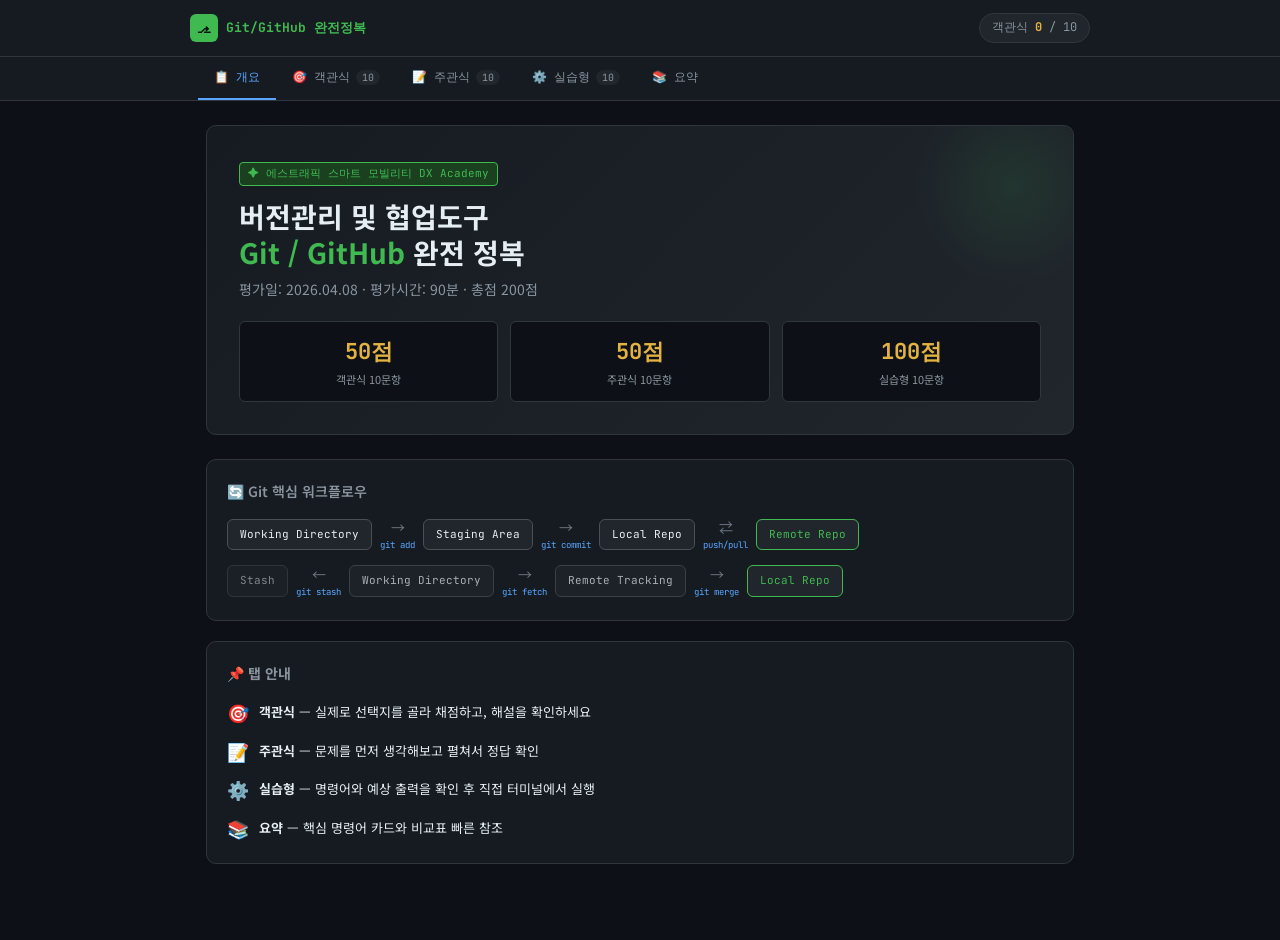
==== python/index.html @ 519155ac "python, git 시험 대비 추가" ====
<!DOCTYPE html>
<html lang="ko">
<head>
<meta charset="UTF-8">
<meta name="viewport" content="width=device-width, initial-scale=1.0">
<title>Git/GitHub 완전 정복 — 버전관리 학습 가이드</title>
<link rel="preconnect" href="https://fonts.googleapis.com">
<link href="https://fonts.googleapis.com/css2?family=JetBrains+Mono:wght@300;400;600;700&family=Noto+Sans+KR:wght@300;400;500;700&display=swap" rel="stylesheet">
<style>
/* ── TOKENS ── */
:root {
  --bg:        #0d1117;
  --bg2:       #161b22;
  --bg3:       #21262d;
  --border:    #30363d;
  --border2:   #484f58;
  --text:      #e6edf3;
  --text2:     #8b949e;
  --text3:     #6e7681;
  --green:     #3fb950;
  --green-dim: #1a4020;
  --blue:      #58a6ff;
  --blue-dim:  #0d2149;
  --orange:    #f0883e;
  --orange-dim:#3d2012;
  --red:       #f85149;
  --red-dim:   #3d0b09;
  --purple:    #bc8cff;
  --yellow:    #e3b341;
  --radius:    10px;
  --radius-sm: 6px;
}

/* ── RESET ── */
*, *::before, *::after { box-sizing: border-box; margin: 0; padding: 0; }
html { scroll-behavior: smooth; }
body {
  font-family: 'Noto Sans KR', sans-serif;
  background: var(--bg);
  color: var(--text);
  line-height: 1.6;
  min-height: 100vh;
}
a { color: var(--blue); text-decoration: none; }

/* ── HEADER ── */
.site-header {
  background: var(--bg2);
  border-bottom: 1px solid var(--border);
  padding: 0 16px;
  position: sticky;
  top: 0;
  z-index: 100;
  backdrop-filter: blur(12px);
}
.header-inner {
  max-width: 900px;
  margin: 0 auto;
  display: flex;
  align-items: center;
  gap: 12px;
  height: 56px;
}
.logo {
  font-family: 'JetBrains Mono', monospace;
  font-size: 13px;
  font-weight: 700;
  color: var(--green);
  white-space: nowrap;
  display: flex;
  align-items: center;
  gap: 8px;
}
.logo-icon {
  width: 28px; height: 28px;
  background: var(--green);
  border-radius: 6px;
  display: grid;
  place-items: center;
  font-size: 14px;
  color: var(--bg);
}
.score-badge {
  margin-left: auto;
  font-family: 'JetBrains Mono', monospace;
  font-size: 12px;
  background: var(--bg3);
  border: 1px solid var(--border);
  border-radius: 20px;
  padding: 4px 12px;
  color: var(--text2);
  white-space: nowrap;
}
.score-badge span { color: var(--yellow); font-weight: 700; }

/* ── NAV ── */
.nav-tabs {
  background: var(--bg2);
  border-bottom: 1px solid var(--border);
  position: sticky;
  top: 56px;
  z-index: 99;
}
.nav-inner {
  max-width: 900px;
  margin: 0 auto;
  display: flex;
  padding: 0 8px;
  overflow-x: auto;
  scrollbar-width: none;
}
.nav-inner::-webkit-scrollbar { display: none; }
.nav-tab {
  font-family: 'JetBrains Mono', monospace;
  font-size: 12px;
  padding: 12px 16px;
  cursor: pointer;
  border-bottom: 2px solid transparent;
  color: var(--text2);
  white-space: nowrap;
  transition: all .2s;
  background: none;
  border-top: none;
  border-left: none;
  border-right: none;
  display: flex;
  align-items: center;
  gap: 6px;
}
.nav-tab:hover { color: var(--text); }
.nav-tab.active { color: var(--blue); border-bottom-color: var(--blue); }
.tab-badge {
  font-size: 10px;
  background: var(--bg3);
  border-radius: 10px;
  padding: 1px 6px;
}
.nav-tab.active .tab-badge { background: var(--blue-dim); color: var(--blue); }

/* ── MAIN ── */
.main {
  max-width: 900px;
  margin: 0 auto;
  padding: 24px 16px 60px;
}
.section { display: none; }
.section.active { display: block; }

/* ── HERO ── */
.hero {
  background: linear-gradient(135deg, var(--bg2) 0%, var(--bg3) 100%);
  border: 1px solid var(--border);
  border-radius: var(--radius);
  padding: 32px;
  margin-bottom: 24px;
  position: relative;
  overflow: hidden;
}
.hero::before {
  content: '';
  position: absolute;
  top: -40px; right: -40px;
  width: 200px; height: 200px;
  background: radial-gradient(circle, rgba(63,185,80,.12) 0%, transparent 70%);
  pointer-events: none;
}
.hero-tag {
  font-family: 'JetBrains Mono', monospace;
  font-size: 11px;
  color: var(--green);
  background: var(--green-dim);
  border: 1px solid var(--green);
  border-radius: 4px;
  padding: 2px 8px;
  display: inline-block;
  margin-bottom: 12px;
}
.hero h1 {
  font-size: clamp(20px, 4vw, 28px);
  font-weight: 700;
  line-height: 1.3;
  margin-bottom: 8px;
}
.hero h1 em { color: var(--green); font-style: normal; }
.hero p { color: var(--text2); font-size: 14px; margin-bottom: 20px; }
.score-grid {
  display: grid;
  grid-template-columns: repeat(3, 1fr);
  gap: 12px;
}
.score-card {
  background: var(--bg);
  border: 1px solid var(--border);
  border-radius: var(--radius-sm);
  padding: 12px;
  text-align: center;
}
.score-card .num {
  font-family: 'JetBrains Mono', monospace;
  font-size: 22px;
  font-weight: 700;
  color: var(--yellow);
}
.score-card .label { font-size: 11px; color: var(--text2); margin-top: 2px; }

/* ── SECTION HEADING ── */
.section-head {
  display: flex;
  align-items: center;
  gap: 10px;
  margin-bottom: 20px;
  padding-bottom: 12px;
  border-bottom: 1px solid var(--border);
}
.section-head h2 {
  font-size: 16px;
  font-weight: 700;
}
.section-head .badge {
  font-family: 'JetBrains Mono', monospace;
  font-size: 11px;
  background: var(--blue-dim);
  color: var(--blue);
  border-radius: 4px;
  padding: 2px 8px;
}

/* ── QUIZ CARD ── */
.quiz-card {
  background: var(--bg2);
  border: 1px solid var(--border);
  border-radius: var(--radius);
  margin-bottom: 16px;
  overflow: hidden;
  transition: border-color .2s;
}
.quiz-card.correct { border-color: var(--green); }
.quiz-card.wrong   { border-color: var(--red); }

.quiz-header {
  padding: 16px 20px 12px;
  display: flex;
  gap: 12px;
  align-items: flex-start;
}
.q-num {
  font-family: 'JetBrains Mono', monospace;
  font-size: 11px;
  font-weight: 700;
  color: var(--bg);
  background: var(--blue);
  border-radius: 4px;
  padding: 2px 8px;
  white-space: nowrap;
  flex-shrink: 0;
  margin-top: 2px;
}
.quiz-card.correct .q-num { background: var(--green); }
.quiz-card.wrong   .q-num { background: var(--red); }
.q-text { font-size: 14px; font-weight: 500; line-height: 1.5; }

.options { padding: 0 20px 16px; display: flex; flex-direction: column; gap: 8px; }
.option {
  display: flex;
  align-items: center;
  gap: 10px;
  padding: 10px 14px;
  border: 1px solid var(--border);
  border-radius: var(--radius-sm);
  cursor: pointer;
  transition: all .15s;
  font-size: 13px;
  line-height: 1.5;
  background: var(--bg3);
}
.option:hover:not(.disabled) { border-color: var(--blue); background: var(--blue-dim); }
.option.selected { border-color: var(--blue); background: var(--blue-dim); }
.option.correct-ans { border-color: var(--green) !important; background: var(--green-dim) !important; }
.option.wrong-sel   { border-color: var(--red)   !important; background: var(--red-dim)   !important; }
.option.disabled { cursor: default; }

.opt-circle {
  width: 22px; height: 22px;
  border: 1.5px solid var(--border2);
  border-radius: 50%;
  display: grid;
  place-items: center;
  font-family: 'JetBrains Mono', monospace;
  font-size: 10px;
  font-weight: 700;
  color: var(--text2);
  flex-shrink: 0;
  transition: all .15s;
}
.option.selected   .opt-circle { border-color: var(--blue); color: var(--blue); }
.option.correct-ans .opt-circle { border-color: var(--green); color: var(--green); background: var(--green-dim); }
.option.wrong-sel   .opt-circle { border-color: var(--red); color: var(--red); background: var(--red-dim); }

.quiz-footer { padding: 0 20px 16px; display: flex; gap: 10px; align-items: center; }
.btn-check {
  font-family: 'JetBrains Mono', monospace;
  font-size: 12px;
  font-weight: 700;
  padding: 8px 18px;
  border-radius: var(--radius-sm);
  border: none;
  cursor: pointer;
  background: var(--blue);
  color: #fff;
  transition: opacity .15s, transform .1s;
}
.btn-check:hover { opacity: .85; }
.btn-check:active { transform: scale(.97); }
.btn-check:disabled { opacity: .4; cursor: default; }
.btn-reset {
  font-family: 'JetBrains Mono', monospace;
  font-size: 12px;
  padding: 8px 14px;
  border-radius: var(--radius-sm);
  border: 1px solid var(--border2);
  cursor: pointer;
  background: transparent;
  color: var(--text2);
  transition: all .15s;
}
.btn-reset:hover { border-color: var(--text2); color: var(--text); }
.result-msg {
  font-family: 'JetBrains Mono', monospace;
  font-size: 12px;
  display: none;
}
.result-msg.show { display: block; }
.result-msg.correct-msg { color: var(--green); }
.result-msg.wrong-msg   { color: var(--red); }

/* ── EXPLANATION ── */
.explanation {
  margin: 0 20px 16px;
  padding: 12px 14px;
  background: var(--bg);
  border-left: 3px solid var(--blue);
  border-radius: 0 var(--radius-sm) var(--radius-sm) 0;
  font-size: 13px;
  color: var(--text2);
  display: none;
  line-height: 1.6;
}
.explanation.show { display: block; }
.explanation strong { color: var(--text); }
.explanation .tip-label {
  font-family: 'JetBrains Mono', monospace;
  font-size: 10px;
  color: var(--blue);
  margin-bottom: 6px;
  display: block;
}
.explanation code {
  font-family: 'JetBrains Mono', monospace;
  font-size: 12px;
  background: var(--bg3);
  padding: 1px 5px;
  border-radius: 3px;
  color: var(--orange);
}

/* ── QUIZ PROGRESS BAR ── */
.quiz-progress {
  background: var(--bg2);
  border: 1px solid var(--border);
  border-radius: var(--radius);
  padding: 16px 20px;
  margin-bottom: 20px;
  display: flex;
  align-items: center;
  gap: 16px;
}
.progress-bar-wrap {
  flex: 1;
  height: 6px;
  background: var(--bg3);
  border-radius: 3px;
  overflow: hidden;
}
.progress-bar-fill {
  height: 100%;
  background: linear-gradient(90deg, var(--blue), var(--green));
  border-radius: 3px;
  transition: width .4s ease;
  width: 0%;
}
.progress-stats {
  font-family: 'JetBrains Mono', monospace;
  font-size: 12px;
  color: var(--text2);
  white-space: nowrap;
}
.progress-stats span { color: var(--yellow); }
.btn-reset-all {
  font-family: 'JetBrains Mono', monospace;
  font-size: 11px;
  padding: 6px 12px;
  border-radius: var(--radius-sm);
  border: 1px solid var(--border2);
  cursor: pointer;
  background: transparent;
  color: var(--text3);
  white-space: nowrap;
  transition: all .15s;
}
.btn-reset-all:hover { border-color: var(--orange); color: var(--orange); }

/* ── SUBJECTIVE (주관식) ── */
.subj-card {
  background: var(--bg2);
  border: 1px solid var(--border);
  border-radius: var(--radius);
  margin-bottom: 14px;
  overflow: hidden;
}
.subj-header {
  padding: 16px 20px;
  display: flex;
  justify-content: space-between;
  align-items: flex-start;
  cursor: pointer;
  gap: 12px;
  user-select: none;
  transition: background .15s;
}
.subj-header:hover { background: var(--bg3); }
.subj-q {
  display: flex;
  gap: 10px;
  align-items: flex-start;
  flex: 1;
}
.subj-num {
  font-family: 'JetBrains Mono', monospace;
  font-size: 11px;
  font-weight: 700;
  color: var(--bg);
  background: var(--purple);
  border-radius: 4px;
  padding: 2px 8px;
  white-space: nowrap;
  flex-shrink: 0;
  margin-top: 2px;
}
.subj-title { font-size: 14px; font-weight: 500; line-height: 1.5; }
.chevron {
  width: 20px; height: 20px;
  border-radius: 4px;
  display: grid;
  place-items: center;
  color: var(--text3);
  flex-shrink: 0;
  transition: transform .25s;
  font-size: 12px;
}
.subj-card.open .chevron { transform: rotate(180deg); }
.subj-body {
  display: none;
  padding: 0 20px 20px;
  border-top: 1px solid var(--border);
}
.subj-card.open .subj-body { display: block; }

.answer-box {
  margin-top: 14px;
  padding: 14px 16px;
  background: var(--bg);
  border: 1px solid var(--border);
  border-radius: var(--radius-sm);
}
.answer-label {
  font-family: 'JetBrains Mono', monospace;
  font-size: 10px;
  color: var(--green);
  margin-bottom: 8px;
  display: block;
}
.answer-content { font-size: 13px; line-height: 1.7; color: var(--text); }
.answer-content p { margin-bottom: 8px; }
.answer-content p:last-child { margin-bottom: 0; }
.answer-content strong { color: var(--yellow); }
.answer-content em { color: var(--blue); font-style: normal; }

/* ── TABLE ── */
.md-table {
  width: 100%;
  border-collapse: collapse;
  margin: 10px 0;
  font-size: 12px;
}
.md-table th {
  background: var(--bg3);
  color: var(--text2);
  font-weight: 600;
  text-align: left;
  padding: 8px 10px;
  border: 1px solid var(--border);
  font-family: 'JetBrains Mono', monospace;
}
.md-table td {
  padding: 7px 10px;
  border: 1px solid var(--border);
  vertical-align: top;
  line-height: 1.5;
}
.md-table tr:nth-child(even) td { background: rgba(255,255,255,.02); }
.md-table code {
  font-family: 'JetBrains Mono', monospace;
  font-size: 11px;
  background: var(--bg3);
  padding: 1px 5px;
  border-radius: 3px;
  color: var(--orange);
}

/* ── CODE BLOCK ── */
.code-block {
  background: var(--bg3);
  border: 1px solid var(--border);
  border-radius: var(--radius-sm);
  padding: 14px 16px;
  margin: 10px 0;
  overflow-x: auto;
  position: relative;
}
.code-block pre {
  font-family: 'JetBrains Mono', monospace;
  font-size: 12px;
  line-height: 1.6;
  color: var(--text);
  white-space: pre;
}
.code-block .comment { color: var(--text3); }
.code-block .cmd     { color: var(--green); }
.code-block .flag    { color: var(--blue); }
.code-block .str     { color: var(--orange); }
.copy-btn {
  position: absolute;
  top: 8px; right: 8px;
  font-family: 'JetBrains Mono', monospace;
  font-size: 10px;
  padding: 3px 8px;
  border-radius: 4px;
  border: 1px solid var(--border2);
  background: var(--bg2);
  color: var(--text3);
  cursor: pointer;
  transition: all .15s;
}
.copy-btn:hover { border-color: var(--green); color: var(--green); }

/* ── PRACTICAL ── */
.prac-card {
  background: var(--bg2);
  border: 1px solid var(--border);
  border-radius: var(--radius);
  margin-bottom: 14px;
  overflow: hidden;
}
.prac-header {
  padding: 16px 20px;
  display: flex;
  justify-content: space-between;
  align-items: flex-start;
  cursor: pointer;
  gap: 12px;
  user-select: none;
  transition: background .15s;
}
.prac-header:hover { background: var(--bg3); }
.prac-num {
  font-family: 'JetBrains Mono', monospace;
  font-size: 11px;
  font-weight: 700;
  color: var(--bg);
  background: var(--orange);
  border-radius: 4px;
  padding: 2px 8px;
  white-space: nowrap;
  flex-shrink: 0;
  margin-top: 2px;
}
.prac-title { font-size: 14px; font-weight: 500; line-height: 1.5; }
.prac-cmd-tag {
  font-family: 'JetBrains Mono', monospace;
  font-size: 11px;
  color: var(--orange);
  background: var(--orange-dim);
  border: 1px solid var(--orange);
  border-radius: 4px;
  padding: 2px 8px;
  white-space: nowrap;
  flex-shrink: 0;
}
.prac-body {
  display: none;
  padding: 16px 20px 20px;
  border-top: 1px solid var(--border);
}
.prac-card.open .prac-body { display: block; }

.prac-section-title {
  font-family: 'JetBrains Mono', monospace;
  font-size: 10px;
  color: var(--text3);
  margin: 14px 0 6px;
  text-transform: uppercase;
  letter-spacing: .06em;
}
.prac-section-title:first-child { margin-top: 0; }
.tip-box {
  margin-top: 12px;
  padding: 10px 14px;
  background: var(--orange-dim);
  border-left: 3px solid var(--orange);
  border-radius: 0 var(--radius-sm) var(--radius-sm) 0;
  font-size: 12px;
  color: var(--text2);
  line-height: 1.6;
}

/* ── SUMMARY ── */
.summary-grid {
  display: grid;
  grid-template-columns: repeat(auto-fill, minmax(200px, 1fr));
  gap: 10px;
  margin-bottom: 24px;
}
.cmd-chip {
  background: var(--bg2);
  border: 1px solid var(--border);
  border-radius: var(--radius-sm);
  padding: 12px 14px;
  transition: border-color .15s;
}
.cmd-chip:hover { border-color: var(--border2); }
.cmd-chip .cmd-name {
  font-family: 'JetBrains Mono', monospace;
  font-size: 12px;
  color: var(--green);
  margin-bottom: 4px;
  word-break: break-all;
}
.cmd-chip .cmd-desc { font-size: 12px; color: var(--text2); }

.flow-box {
  background: var(--bg2);
  border: 1px solid var(--border);
  border-radius: var(--radius);
  padding: 20px;
  margin-bottom: 20px;
  overflow-x: auto;
}
.flow-box h3 { font-size: 14px; font-weight: 600; margin-bottom: 14px; color: var(--text2); }
.flow-row {
  display: flex;
  align-items: center;
  gap: 8px;
  flex-wrap: nowrap;
  font-size: 12px;
  margin-bottom: 10px;
}
.flow-node {
  background: var(--bg3);
  border: 1px solid var(--border2);
  border-radius: var(--radius-sm);
  padding: 6px 12px;
  font-family: 'JetBrains Mono', monospace;
  color: var(--text);
  white-space: nowrap;
  font-size: 11px;
}
.flow-node.highlight { border-color: var(--green); color: var(--green); }
.flow-arrow {
  color: var(--text3);
  font-size: 14px;
  display: flex;
  flex-direction: column;
  align-items: center;
}
.flow-arrow span {
  font-family: 'JetBrains Mono', monospace;
  font-size: 9px;
  color: var(--blue);
  white-space: nowrap;
}

/* ── SCROLL TOP ── */
.scroll-top {
  position: fixed;
  bottom: 20px; right: 20px;
  width: 40px; height: 40px;
  border-radius: 50%;
  background: var(--bg2);
  border: 1px solid var(--border2);
  cursor: pointer;
  display: none;
  place-items: center;
  color: var(--text2);
  font-size: 16px;
  transition: all .2s;
  z-index: 200;
}
.scroll-top.show { display: grid; }
.scroll-top:hover { border-color: var(--blue); color: var(--blue); }

/* ── RESPONSIVE ── */
@media (max-width: 600px) {
  .hero { padding: 20px 16px; }
  .quiz-header, .options, .quiz-footer { padding-left: 14px; padding-right: 14px; }
  .explanation { margin: 0 14px 14px; }
  .score-grid { grid-template-columns: repeat(3, 1fr); }
  .score-card .num { font-size: 18px; }
  .summary-grid { grid-template-columns: 1fr 1fr; }
  .flow-row { font-size: 10px; }
}

/* ── ANIMATIONS ── */
@keyframes fadeIn {
  from { opacity: 0; transform: translateY(8px); }
  to   { opacity: 1; transform: translateY(0); }
}
.quiz-card, .subj-card, .prac-card {
  animation: fadeIn .3s ease both;
}

/* stagger */
.quiz-card:nth-child(1)  { animation-delay: .03s; }
.quiz-card:nth-child(2)  { animation-delay: .06s; }
.quiz-card:nth-child(3)  { animation-delay: .09s; }
.quiz-card:nth-child(4)  { animation-delay: .12s; }
.quiz-card:nth-child(5)  { animation-delay: .15s; }
</style>
</head>
<body>

<!-- HEADER -->
<header class="site-header">
  <div class="header-inner">
    <div class="logo">
      <div class="logo-icon">⎇</div>
      Git/GitHub 완전정복
    </div>
    <div class="score-badge" id="headerScore">객관식 <span id="scoreDisplay">0</span> / 10</div>
  </div>
</header>

<!-- NAV -->
<nav class="nav-tabs">
  <div class="nav-inner">
    <button class="nav-tab active" data-tab="overview">📋 개요</button>
    <button class="nav-tab" data-tab="quiz">🎯 객관식 <span class="tab-badge">10</span></button>
    <button class="nav-tab" data-tab="subjective">📝 주관식 <span class="tab-badge">10</span></button>
    <button class="nav-tab" data-tab="practical">⚙️ 실습형 <span class="tab-badge">10</span></button>
    <button class="nav-tab" data-tab="summary">📚 요약</button>
  </div>
</nav>

<main class="main">

<!-- ════════════════════════════════════════════ -->
<!-- OVERVIEW -->
<!-- ════════════════════════════════════════════ -->
<section class="section active" id="sec-overview">
  <div class="hero">
    <span class="hero-tag">✦ 에스트래픽 스마트 모빌리티 DX Academy</span>
    <h1>버전관리 및 협업도구<br><em>Git / GitHub</em> 완전 정복</h1>
    <p>평가일: 2026.04.08 · 평가시간: 90분 · 총점 200점</p>
    <div class="score-grid">
      <div class="score-card">
        <div class="num">50점</div>
        <div class="label">객관식 10문항</div>
      </div>
      <div class="score-card">
        <div class="num">50점</div>
        <div class="label">주관식 10문항</div>
      </div>
      <div class="score-card">
        <div class="num">100점</div>
        <div class="label">실습형 10문항</div>
      </div>
    </div>
  </div>

  <div class="flow-box">
    <h3>🔄 Git 핵심 워크플로우</h3>
    <div class="flow-row">
      <div class="flow-node">Working Directory</div>
      <div class="flow-arrow">→<span>git add</span></div>
      <div class="flow-node">Staging Area</div>
      <div class="flow-arrow">→<span>git commit</span></div>
      <div class="flow-node">Local Repo</div>
      <div class="flow-arrow">⇄<span>push/pull</span></div>
      <div class="flow-node highlight">Remote Repo</div>
    </div>
    <div class="flow-row" style="margin-bottom:0">
      <div class="flow-node" style="opacity:.5">Stash</div>
      <div class="flow-arrow">←<span>git stash</span></div>
      <div class="flow-node" style="opacity:.7">Working Directory</div>
      <div class="flow-arrow">→<span>git fetch</span></div>
      <div class="flow-node" style="opacity:.7">Remote Tracking</div>
      <div class="flow-arrow">→<span>git merge</span></div>
      <div class="flow-node highlight">Local Repo</div>
    </div>
  </div>

  <div style="background:var(--bg2);border:1px solid var(--border);border-radius:var(--radius);padding:20px;margin-bottom:16px;">
    <h3 style="font-size:14px;margin-bottom:14px;color:var(--text2);">📌 탭 안내</h3>
    <div style="display:grid;gap:10px;font-size:13px;">
      <div style="display:flex;gap:10px;align-items:center;">
        <span style="font-size:18px;">🎯</span>
        <div><strong>객관식</strong> — 실제로 선택지를 골라 채점하고, 해설을 확인하세요</div>
      </div>
      <div style="display:flex;gap:10px;align-items:center;">
        <span style="font-size:18px;">📝</span>
        <div><strong>주관식</strong> — 문제를 먼저 생각해보고 펼쳐서 정답 확인</div>
      </div>
      <div style="display:flex;gap:10px;align-items:center;">
        <span style="font-size:18px;">⚙️</span>
        <div><strong>실습형</strong> — 명령어와 예상 출력을 확인 후 직접 터미널에서 실행</div>
      </div>
      <div style="display:flex;gap:10px;align-items:center;">
        <span style="font-size:18px;">📚</span>
        <div><strong>요약</strong> — 핵심 명령어 카드와 비교표 빠른 참조</div>
      </div>
    </div>
  </div>
</section>

<!-- ════════════════════════════════════════════ -->
<!-- QUIZ (객관식) -->
<!-- ════════════════════════════════════════════ -->
<section class="section" id="sec-quiz">
  <div class="section-head">
    <h2>🎯 객관식 문항</h2>
    <span class="badge">각 5점 × 10문항 = 50점</span>
  </div>

  <!-- Progress -->
  <div class="quiz-progress">
    <div class="progress-bar-wrap">
      <div class="progress-bar-fill" id="progressFill"></div>
    </div>
    <div class="progress-stats"><span id="answeredCount">0</span> / 10 완료</div>
    <button class="btn-reset-all" onclick="resetAllQuiz()">↺ 초기화</button>
  </div>

  <div id="quizContainer"></div>
</section>

<!-- ════════════════════════════════════════════ -->
<!-- SUBJECTIVE (주관식) -->
<!-- ════════════════════════════════════════════ -->
<section class="section" id="sec-subjective">
  <div class="section-head">
    <h2>📝 주관식 문항</h2>
    <span class="badge">각 5점 × 10문항 = 50점</span>
  </div>
  <div id="subjContainer"></div>
</section>

<!-- ════════════════════════════════════════════ -->
<!-- PRACTICAL (실습형) -->
<!-- ════════════════════════════════════════════ -->
<section class="section" id="sec-practical">
  <div class="section-head">
    <h2>⚙️ 실습형 문항</h2>
    <span class="badge">각 10점 × 10문항 = 100점</span>
  </div>
  <p style="font-size:13px;color:var(--text2);margin-bottom:20px;">
    실제 터미널에서 명령어를 직접 실행하고 캡처 이미지를 첨부하세요. 아래는 정답 명령어와 예상 출력 예시입니다.
  </p>
  <div id="pracContainer"></div>
</section>

<!-- ════════════════════════════════════════════ -->
<!-- SUMMARY -->
<!-- ════════════════════════════════════════════ -->
<section class="section" id="sec-summary">
  <div class="section-head">
    <h2>📚 핵심 명령어 요약</h2>
    <span class="badge">빠른 참조</span>
  </div>

  <div class="summary-grid" id="summaryGrid"></div>

  <!-- Comparison tables -->
  <div style="background:var(--bg2);border:1px solid var(--border);border-radius:var(--radius);padding:20px;margin-bottom:16px;">
    <h3 style="font-size:14px;margin-bottom:14px;">reset vs revert vs restore</h3>
    <table class="md-table">
      <thead><tr><th>명령어</th><th>히스토리</th><th>안전성</th><th>사용 시점</th></tr></thead>
      <tbody>
        <tr><td><code>git reset</code></td><td>커밋 삭제 (재작성)</td><td style="color:var(--red)">⚠ 위험</td><td>로컬 개인 작업</td></tr>
        <tr><td><code>git revert</code></td><td>새 커밋 추가 (보존)</td><td style="color:var(--green)">✓ 안전</td><td>공유/원격 브랜치</td></tr>
        <tr><td><code>git restore</code></td><td>영향 없음</td><td style="color:var(--green)">✓ 안전</td><td>파일 복원/unstage</td></tr>
      </tbody>
    </table>
  </div>

  <div style="background:var(--bg2);border:1px solid var(--border);border-radius:var(--radius);padding:20px;margin-bottom:16px;">
    <h3 style="font-size:14px;margin-bottom:14px;">fetch vs pull</h3>
    <table class="md-table">
      <thead><tr><th>명령어</th><th>동작</th><th>로컬 브랜치 영향</th></tr></thead>
      <tbody>
        <tr><td><code>git fetch</code></td><td>원격 다운로드만</td><td>변경 없음</td></tr>
        <tr><td><code>git pull</code></td><td>fetch + merge 자동</td><td>자동 병합</td></tr>
      </tbody>
    </table>
  </div>

  <div style="background:var(--bg2);border:1px solid var(--border);border-radius:var(--radius);padding:20px;margin-bottom:16px;">
    <h3 style="font-size:14px;margin-bottom:14px;">reset 옵션 비교</h3>
    <table class="md-table">
      <thead><tr><th>옵션</th><th>커밋 취소</th><th>스테이징 유지</th><th>파일 내용 유지</th></tr></thead>
      <tbody>
        <tr><td><code>--soft</code></td><td style="color:var(--green)">✓</td><td style="color:var(--green)">✓</td><td style="color:var(--green)">✓</td></tr>
        <tr><td><code>--mixed</code> (기본)</td><td style="color:var(--green)">✓</td><td style="color:var(--red)">✗</td><td style="color:var(--green)">✓</td></tr>
        <tr><td><code>--hard</code></td><td style="color:var(--green)">✓</td><td style="color:var(--red)">✗</td><td style="color:var(--red)">✗</td></tr>
      </tbody>
    </table>
  </div>

  <div style="background:var(--bg2);border:1px solid var(--border);border-radius:var(--radius);padding:20px;margin-bottom:16px;">
    <h3 style="font-size:14px;margin-bottom:14px;">checkout vs switch vs restore</h3>
    <table class="md-table">
      <thead><tr><th>목적</th><th>구버전</th><th>신버전 (2.23+)</th></tr></thead>
      <tbody>
        <tr><td>브랜치 전환</td><td><code>git checkout &lt;branch&gt;</code></td><td><code>git switch &lt;branch&gt;</code></td></tr>
        <tr><td>브랜치 생성+전환</td><td><code>git checkout -b &lt;branch&gt;</code></td><td><code>git switch -c &lt;branch&gt;</code></td></tr>
        <tr><td>파일 복원</td><td><code>git checkout -- &lt;file&gt;</code></td><td><code>git restore &lt;file&gt;</code></td></tr>
        <tr><td>unstage</td><td><code>git reset HEAD &lt;file&gt;</code></td><td><code>git restore --staged &lt;file&gt;</code></td></tr>
      </tbody>
    </table>
  </div>
</section>

</main>

<!-- Scroll top -->
<button class="scroll-top" id="scrollTopBtn" onclick="window.scrollTo({top:0,behavior:'smooth'})">↑</button>

<script>
/* ═══════════════════ DATA ═══════════════════ */

const QUIZ_DATA = [
  {
    q: "Git에서 새로운 로컬 저장소를 초기화하는 명령어는?",
    options: ["git clone", "git init", "git start", "git create"],
    answer: 1,
    explain: `<span class="tip-label">▶ 핵심 포인트</span>
<strong>git init</strong> 을 실행하면 현재 디렉토리에 <code>.git</code> 숨김 폴더가 생성되어 Git 저장소가 됩니다.<br>
• <code>git clone</code> — 원격 저장소를 로컬로 복제<br>
• <code>git start / git create</code> — 존재하지 않는 명령어`
  },
  {
    q: "원격 저장소의 내용을 로컬로 가져오되, 자동 병합(merge)을 하지 않는 명령어는?",
    options: ["git pull", "git clone", "git fetch", "git download"],
    answer: 2,
    explain: `<span class="tip-label">▶ 핵심 포인트</span>
<strong>git fetch</strong> 는 원격 변경사항을 다운로드하지만 로컬 브랜치를 변경하지 않습니다.<br>
<code>git pull</code> = <code>git fetch</code> + <code>git merge</code> 의 단축 명령어입니다.`
  },
  {
    q: "현재 작업 디렉토리의 변경 사항을 스테이징 영역에 추가하는 명령어로 올바른 것은?",
    options: ["git commit -m 'msg'", "git push origin main", "git add .", "git status"],
    answer: 2,
    explain: `<span class="tip-label">▶ 핵심 포인트</span>
Git 3단계 흐름: <strong>Working Dir → (git add) → Staging Area → (git commit) → Repository</strong><br>
• <code>git add .</code> — 현재 디렉토리 전체 변경사항 스테이징<br>
• <code>git add 파일명</code> — 특정 파일만 스테이징`
  },
  {
    q: "Git에서 커밋 히스토리를 확인하는 명령어는?",
    options: ["git history", "git log", "git show", "git diff"],
    answer: 1,
    explain: `<span class="tip-label">▶ 핵심 포인트</span>
<strong>git log</strong> 는 커밋 ID, 작성자, 날짜, 메시지를 보여줍니다.<br>
유용한 옵션: <code>--oneline</code> (한 줄 요약) · <code>--graph</code> (브랜치 그래프) · <code>--all</code> (전체 브랜치)`
  },
  {
    q: "원격 저장소를 로컬에 복사할 때 사용하는 명령어는?",
    options: ["git init", "git pull", "git fetch", "git clone"],
    answer: 3,
    explain: `<span class="tip-label">▶ 핵심 포인트</span>
<strong>git clone [URL]</strong> 을 실행하면 URL 기준으로 디렉토리가 자동 생성되고 <code>origin</code> 원격이 등록됩니다.<br>
<code>git init</code> 은 빈 저장소를 새로 만들 때, <code>git pull</code> 은 이미 연결된 원격에서 갱신할 때 사용합니다.`
  },
  {
    q: "새로운 브랜치를 생성하고 해당 브랜치로 동시에 전환하는 명령어는?",
    options: ["git branch new-branch", "git checkout -b new-branch", "git switch new-branch", "git create new-branch"],
    answer: 1,
    explain: `<span class="tip-label">▶ 핵심 포인트</span>
<strong>git checkout -b new-branch</strong> 는 브랜치 생성 + 즉시 전환을 동시에 합니다.<br>
신버전 방식: <code>git switch -c new-branch</code> (<code>-c</code> = create)<br>
• <code>git branch new-branch</code> — 생성만 (전환 안 됨)<br>
• <code>git switch new-branch</code> — 기존 브랜치로 전환만`
  },
  {
    q: "특정 커밋을 취소하는 새로운 커밋을 생성하는 명령어는?",
    options: ["git reset --hard HEAD~1", "git revert HEAD", "git checkout HEAD", "git clean -f"],
    answer: 1,
    explain: `<span class="tip-label">▶ 핵심 포인트</span>
<strong>git revert HEAD</strong> 는 이전 커밋의 반대 작업을 하는 새 커밋을 생성합니다. 히스토리를 보존하므로 안전합니다.<br>
• <code>git reset --hard HEAD~1</code> — 커밋 자체를 삭제 (히스토리 재작성, 위험)`
  },
  {
    q: "현재 작업 상태(추적되지 않는 파일, 스테이징 여부 등)를 확인하는 명령어는?",
    options: ["git log", "git diff", "git status", "git show"],
    answer: 2,
    explain: `<span class="tip-label">▶ 핵심 포인트</span>
<strong>git status</strong> 는 현재 브랜치, 스테이징된 파일, 추적되지 않는 파일 등 전체 작업 상태를 보여줍니다.<br>
• <code>git diff</code> — 파일 내용의 변경 사항(diff) 비교<br>
• <code>git log</code> — 커밋 히스토리 조회`
  },
  {
    q: "로컬 브랜치에서 원격 저장소로 변경 사항을 업로드하는 명령어는?",
    options: ["git pull origin main", "git fetch origin", "git push origin main", "git upload origin main"],
    answer: 2,
    explain: `<span class="tip-label">▶ 핵심 포인트</span>
방향을 기억하세요: <strong>push</strong> = 로컬 → 원격, <strong>pull</strong> = 원격 → 로컬<br>
<code>git push origin main</code> 은 로컬의 <code>main</code> 브랜치를 원격 <code>origin</code> 에 업로드합니다.`
  },
  {
    q: "Git 사용자 이름과 이메일을 전역(global)으로 설정하는 올바른 명령어는?",
    options: [
      "git config --global user.name '이름'  /  git config --global user.email '이메일'",
      "git setup --name '이름'  /  git setup --email '이메일'",
      "git init --user '이름'  /  git init --email '이메일'",
      "git account --name '이름'  /  git account --email '이메일'"
    ],
    answer: 0,
    explain: `<span class="tip-label">▶ 핵심 포인트</span>
<strong>git config --global</strong> 은 홈 디렉토리의 <code>~/.gitconfig</code> 파일에 저장되어 모든 저장소에 적용됩니다.<br>
• <code>--global</code> — 전체 사용자 (모든 저장소)<br>
• <code>--local</code> — 현재 저장소만<br>
나머지 보기의 <code>git setup</code>, <code>git account</code> 는 존재하지 않습니다.`
  }
];

const SUBJ_DATA = [
  {
    q: "git add와 git commit의 차이점을 서술하시오.",
    answer: `<p><strong>git add</strong>: 변경된 파일을 <em>스테이징 영역(Staging Area)</em>에 추가합니다. "어떤 파일을 저장할지 선택"하는 단계입니다.</p>
<p><strong>git commit</strong>: 스테이징 영역의 파일을 <em>로컬 저장소에 영구 기록</em>합니다. "선택한 변경사항을 스냅샷으로 확정"하는 단계입니다.</p>
<div class="code-block"><pre><span class="comment">Working Dir  →[git add]→  Staging Area  →[git commit]→  Local Repo</span></pre></div>`
  },
  {
    q: "git pull과 git fetch의 차이점을 설명하시오.",
    answer: `<table class="md-table"><thead><tr><th>명령어</th><th>동작</th><th>로컬 브랜치 영향</th></tr></thead><tbody>
<tr><td><code>git fetch</code></td><td>원격 변경사항을 로컬에 다운로드</td><td>변경 없음</td></tr>
<tr><td><code>git pull</code></td><td>fetch + merge 자동 실행</td><td>자동 병합으로 변경됨</td></tr>
</tbody></table>
<div class="code-block"><pre><span class="comment"># git pull과 동일한 동작</span>
<span class="cmd">git fetch</span> origin
<span class="cmd">git merge</span> origin/main</pre></div>`
  },
  {
    q: "git reset과 git revert의 차이점을 설명하시오.",
    answer: `<table class="md-table"><thead><tr><th>명령어</th><th>히스토리</th><th>안전성</th><th>사용 시점</th></tr></thead><tbody>
<tr><td><code>git reset</code></td><td>커밋 삭제 (재작성)</td><td>공유 브랜치 위험</td><td>로컬 개인 작업</td></tr>
<tr><td><code>git revert</code></td><td>새 커밋 추가 (보존)</td><td>안전</td><td>공유/원격 브랜치</td></tr>
</tbody></table>
<div class="code-block"><pre><span class="cmd">git reset</span> <span class="flag">--hard</span> HEAD~1  <span class="comment"># 커밋 삭제</span>
<span class="cmd">git revert</span> HEAD          <span class="comment"># 반대 작업 커밋 생성</span></pre></div>`
  },
  {
    q: "GitHub에서 Fork란 무엇이며, 언제 사용하는지 설명하시오.",
    answer: `<p><strong>Fork</strong>란 다른 사람의 GitHub 저장소를 <em>내 계정으로 복사</em>하는 기능입니다.</p>
<p><strong>사용하는 경우:</strong></p>
<p>• 오픈소스 프로젝트에 기여하고 싶을 때 (원본에 직접 Push 권한 없음)<br>
• 남의 프로젝트를 기반으로 독립 개발하고 싶을 때<br>
• 수정 후 <em>Pull Request</em>로 변경사항을 원본에 제안할 때</p>
<div class="code-block"><pre>원본 저장소 → <span class="str">[Fork]</span> → 내 저장소
내 저장소 작업 → <span class="str">[Pull Request]</span> → 원본에 반영 요청</pre></div>`
  },
  {
    q: "git remote add origin [URL] 명령어의 의미를 설명하시오.",
    answer: `<p>로컬 Git 저장소에 <em>원격 저장소를 등록</em>하는 명령어입니다.</p>
<table class="md-table"><thead><tr><th>구성 요소</th><th>의미</th></tr></thead><tbody>
<tr><td><code>git remote add</code></td><td>원격 저장소 주소 추가</td></tr>
<tr><td><code>origin</code></td><td>원격 저장소의 별칭(alias) — 관례적 이름</td></tr>
<tr><td><code>[URL]</code></td><td>실제 원격 저장소 주소</td></tr>
</tbody></table>
<div class="code-block"><pre><span class="cmd">git remote add</span> origin https://github.com/user/repo.git
<span class="cmd">git remote -v</span>
<span class="comment"># origin  https://github.com/user/repo.git (fetch)
# origin  https://github.com/user/repo.git (push)</span></pre></div>`
  },
  {
    q: "git checkout과 git switch의 공통점과 차이점을 설명하시오.",
    answer: `<p><strong>공통점:</strong> 두 명령어 모두 <em>브랜치를 전환</em>하는 데 사용됩니다.</p>
<table class="md-table"><thead><tr><th>항목</th><th>git checkout</th><th>git switch</th></tr></thead><tbody>
<tr><td>도입</td><td>구버전부터</td><td>Git 2.23+ (2019)</td></tr>
<tr><td>브랜치 전환</td><td><code>checkout &lt;branch&gt;</code></td><td><code>switch &lt;branch&gt;</code></td></tr>
<tr><td>생성+전환</td><td><code>checkout -b &lt;branch&gt;</code></td><td><code>switch -c &lt;branch&gt;</code></td></tr>
<tr><td>파일 복원</td><td>가능 (<code>-- file</code>)</td><td>불가 (git restore 사용)</td></tr>
</tbody></table>`
  },
  {
    q: "git clean -fd 명령어가 하는 역할을 설명하시오.",
    answer: `<p>Git이 <em>추적하지 않는(Untracked) 파일과 디렉토리를 삭제</em>합니다.</p>
<table class="md-table"><thead><tr><th>옵션</th><th>의미</th></tr></thead><tbody>
<tr><td><code>-f</code></td><td>force — 강제 삭제 (기본 보호 해제)</td></tr>
<tr><td><code>-d</code></td><td>directory — 빈 디렉토리도 함께 삭제</td></tr>
</tbody></table>
<div class="code-block"><pre><span class="cmd">git clean</span> <span class="flag">-fdn</span>  <span class="comment"># dry-run: 삭제될 목록 미리 확인</span>
<span class="cmd">git clean</span> <span class="flag">-fd</span>   <span class="comment"># 실제 삭제 실행 (복구 불가!)</span></pre></div>`
  },
  {
    q: "git restore 명령어의 용도와 사용 예시를 작성하시오.",
    answer: `<p>작업 디렉토리나 스테이징 영역의 파일을 <em>이전 상태로 복원</em>하는 명령어입니다. (Git 2.23+ 도입)</p>
<div class="code-block"><pre><span class="comment"># 워킹 디렉토리 변경사항 되돌리기</span>
<span class="cmd">git restore</span> index.html

<span class="comment"># 스테이징 영역에서 파일 제거 (unstage)</span>
<span class="cmd">git restore</span> <span class="flag">--staged</span> index.html

<span class="comment"># 특정 커밋 기준으로 복원</span>
<span class="cmd">git restore</span> <span class="flag">--source=HEAD~2</span> index.html</pre></div>`
  },
  {
    q: "git branch -d [브랜치명]과 git branch -D [브랜치명]의 차이를 설명하시오.",
    answer: `<table class="md-table"><thead><tr><th>명령어</th><th>설명</th><th>조건</th></tr></thead><tbody>
<tr><td><code>git branch -d</code></td><td>안전 삭제</td><td>merge 완료된 브랜치만 삭제</td></tr>
<tr><td><code>git branch -D</code></td><td>강제 삭제</td><td>merge 여부 무관하게 삭제</td></tr>
</tbody></table>
<div class="code-block"><pre><span class="cmd">git branch</span> <span class="flag">-d</span> feature/login
<span class="comment"># error: not fully merged → merge 안 됐으면 거부</span>

<span class="cmd">git branch</span> <span class="flag">-D</span> feature/login
<span class="comment"># 강제 삭제 — 작업 내용 손실 주의!</span></pre></div>`
  },
  {
    q: "git log --oneline --graph --all 명령어 각 옵션의 의미를 설명하시오.",
    answer: `<table class="md-table"><thead><tr><th>옵션</th><th>의미</th></tr></thead><tbody>
<tr><td><code>--oneline</code></td><td>각 커밋을 한 줄로 축약 (단축 해시 + 메시지)</td></tr>
<tr><td><code>--graph</code></td><td>브랜치와 병합 내역을 ASCII 그래프로 시각화</td></tr>
<tr><td><code>--all</code></td><td>모든 브랜치의 커밋 히스토리 표시</td></tr>
</tbody></table>
<div class="code-block"><pre><span class="cmd">git log</span> <span class="flag">--oneline --graph --all</span>

* a1b2c3d <span class="str">(HEAD -> main)</span> Add login feature
| * d4e5f6g <span class="str">(feature/signup)</span> Add signup page
|/
* 7h8i9j0 Initial commit</pre></div>`
  }
];

const PRAC_DATA = [
  {
    num: "21번", cmd: "git config", title: "사용자 이름과 이메일 전역 설정 후 확인",
    commands: `git config --global user.name "홍길동"
git config --global user.email "hong@example.com"
git config --list`,
    output: `user.name=홍길동
user.email=hong@example.com
core.repositoryformatversion=0
core.filemode=true
...`,
    tip: "설정 파일 위치: ~/.gitconfig (홈 디렉토리). --local 옵션은 현재 저장소에만 적용됩니다."
  },
  {
    num: "22번", cmd: "git init", title: "새 디렉토리 생성 후 저장소 초기화 및 .git 폴더 확인",
    commands: `mkdir my-project
cd my-project
git init
ls -la`,
    output: `Initialized empty Git repository in /home/user/my-project/.git/
drwxr-xr-x  .git/`,
    tip: ".git 폴더 안에 Git의 모든 메타데이터(commits, branches, config 등)가 저장됩니다."
  },
  {
    num: "23번", cmd: "git remote", title: "원격 저장소 추가 후 git remote -v로 확인",
    commands: `git remote add origin https://github.com/username/repo.git
git remote -v`,
    output: `origin  https://github.com/username/repo.git (fetch)
origin  https://github.com/username/repo.git (push)`,
    tip: "origin은 원격 저장소의 별칭입니다. 여러 원격을 등록할 때는 다른 이름(upstream 등)을 사용합니다."
  },
  {
    num: "24번", cmd: "git branch", title: "새로운 브랜치 생성 후 git branch -a로 전체 목록 확인",
    commands: `git branch feature/login
git branch -a`,
    output: `  feature/login
* main
remotes/origin/main`,
    tip: "* 표시는 현재 체크아웃된 브랜치입니다. -a는 원격 브랜치 포함 전체 목록을 보여줍니다."
  },
  {
    num: "25번", cmd: "git add", title: "새 파일 생성 후 스테이징 영역 추가 및 git status 확인",
    commands: `echo "Hello Git" > hello.txt
git add hello.txt
git status`,
    output: `On branch main
Changes to be committed:
  (use "git restore --staged <file>..." to unstage)
        new file:   hello.txt`,
    tip: "'Changes to be committed' 섹션에 파일이 보이면 스테이징 성공입니다."
  },
  {
    num: "26번", cmd: "git commit", title: "스테이징된 파일을 커밋 후 git log로 히스토리 확인",
    commands: `git commit -m "Add hello.txt"
git log`,
    output: `[main (root-commit) a1b2c3d] Add hello.txt
 1 file changed, 1 insertion(+)

commit a1b2c3d4e5f6...
Author: 홍길동 <hong@example.com>
Date:   Tue Apr 8 10:00:00 2026 +0900

    Add hello.txt`,
    tip: "git log --oneline으로 한 줄 요약 확인도 가능합니다."
  },
  {
    num: "27번", cmd: "git push", title: "로컬 커밋을 원격으로 업로드 후 GitHub에서 확인",
    commands: `git push origin main`,
    output: `Enumerating objects: 3, done.
Counting objects: 100% (3/3), done.
Writing objects: 100% (3/3), 220 bytes | 220.00 KiB/s, done.
To https://github.com/username/repo.git
 * [new branch]      main -> main`,
    tip: "GitHub 저장소 페이지를 브라우저로 열어 hello.txt 파일이 보이는지 확인하세요."
  },
  {
    num: "28번", cmd: "git pull", title: "원격 저장소의 최신 내용을 가져오고 로컬 파일 변화 확인",
    commands: `git pull origin main`,
    output: `From https://github.com/username/repo
 * branch            main     -> FETCH_HEAD
Already up to date.

# 새 파일이 있는 경우:
Updating a1b2c3d..e4f5g6h
Fast-forward
 README.md | 1 +
 1 file changed, 1 insertion(+)`,
    tip: "원격에 새 커밋이 있으면 Fast-forward merge로 자동 병합됩니다. 충돌 시 수동으로 해결해야 합니다."
  },
  {
    num: "29번", cmd: "git clone", title: "GitHub 공개 저장소를 복제 후 생성된 폴더 구조 확인",
    commands: `git clone https://github.com/username/repo.git
cd repo
ls -la`,
    output: `Cloning into 'repo'...
remote: Enumerating objects: 10, done.
remote: Counting objects: 100% (10/10), done.
Receiving objects: 100% (10/10), done.

.git/
README.md
hello.txt`,
    tip: "clone 시 원격 저장소 URL 기준으로 디렉토리가 자동 생성되고 origin이 자동 등록됩니다."
  },
  {
    num: "30번", cmd: "git reset", title: "최근 커밋을 soft/hard로 되돌리고 git log로 변화 확인",
    commands: `# soft 방식 — 커밋만 취소, 파일 보존 (staged 상태)
git reset --soft HEAD~1
git log --oneline
git status

# hard 방식 — 커밋 + 파일 변경 모두 취소
git reset --hard HEAD~1
git log --oneline`,
    output: `# --soft 실행 후:
# 커밋이 사라지고 파일은 staged 상태로 남음
Changes to be committed:
  modified: hello.txt

# --hard 실행 후:
# 커밋이 사라지고 파일도 이전 커밋 상태로 복원됨`,
    tip: "--hard는 작업 내용이 모두 사라지므로 주의! 공유 브랜치에서는 git revert를 사용하세요."
  }
];

const SUMMARY_CMDS = [
  { cmd: "git init", desc: "저장소 초기화" },
  { cmd: "git clone [URL]", desc: "원격 저장소 복제" },
  { cmd: "git status", desc: "현재 작업 상태 확인" },
  { cmd: "git add .", desc: "전체 변경사항 스테이징" },
  { cmd: 'git commit -m "msg"', desc: "커밋 생성" },
  { cmd: "git push origin main", desc: "원격으로 업로드" },
  { cmd: "git pull origin main", desc: "원격에서 다운로드+병합" },
  { cmd: "git fetch", desc: "원격 다운로드만 (merge 없음)" },
  { cmd: "git checkout -b feature", desc: "브랜치 생성+전환 (구버전)" },
  { cmd: "git switch -c feature", desc: "브랜치 생성+전환 (신버전)" },
  { cmd: "git merge feature", desc: "브랜치 병합" },
  { cmd: "git log --oneline --graph --all", desc: "전체 히스토리 시각화" },
  { cmd: "git revert HEAD", desc: "안전하게 커밋 취소" },
  { cmd: "git reset --soft HEAD~1", desc: "커밋만 취소 (파일 보존)" },
  { cmd: "git reset --hard HEAD~1", desc: "커밋+파일 모두 취소" },
  { cmd: "git stash", desc: "변경사항 임시 저장" },
  { cmd: "git stash pop", desc: "임시 저장 복원" },
  { cmd: "git remote add origin URL", desc: "원격 저장소 등록" },
  { cmd: "git remote -v", desc: "원격 저장소 목록 확인" },
  { cmd: "git branch -a", desc: "전체 브랜치 목록" },
  { cmd: "git branch -d branch", desc: "브랜치 안전 삭제" },
  { cmd: "git branch -D branch", desc: "브랜치 강제 삭제" },
  { cmd: "git restore file", desc: "파일 변경사항 복원" },
  { cmd: "git restore --staged file", desc: "unstage (스테이징 취소)" },
  { cmd: "git clean -fd", desc: "미추적 파일/폴더 삭제" },
  { cmd: "git config --global", desc: "전역 Git 설정" },
];

/* ═══════════════════ STATE ═══════════════════ */
let quizState = Array(10).fill(null).map(() => ({ selected: null, checked: false }));

/* ═══════════════════ RENDER ═══════════════════ */

function renderQuiz() {
  const container = document.getElementById('quizContainer');
  container.innerHTML = QUIZ_DATA.map((q, i) => `
    <div class="quiz-card" id="qcard-${i}">
      <div class="quiz-header">
        <span class="q-num" id="qnum-${i}">${i+1}번</span>
        <span class="q-text">${q.q}</span>
      </div>
      <div class="options" id="opts-${i}">
        ${q.options.map((opt, j) => `
          <div class="option" id="opt-${i}-${j}" onclick="selectOption(${i},${j})">
            <div class="opt-circle">${['①','②','③','④'][j]}</div>
            <span>${opt}</span>
          </div>
        `).join('')}
      </div>
      <div class="explanation" id="exp-${i}">${q.explain}</div>
      <div class="quiz-footer">
        <button class="btn-check" id="btn-${i}" onclick="checkAnswer(${i})" disabled>채점하기</button>
        <button class="btn-reset" onclick="resetQuiz(${i})">↺</button>
        <span class="result-msg" id="rmsg-${i}"></span>
      </div>
    </div>
  `).join('');
}

function selectOption(qi, oi) {
  const state = quizState[qi];
  if (state.checked) return;
  state.selected = oi;
  // update UI
  for (let j = 0; j < 4; j++) {
    const el = document.getElementById(`opt-${qi}-${j}`);
    el.classList.toggle('selected', j === oi);
  }
  document.getElementById(`btn-${qi}`).disabled = false;
}

function checkAnswer(qi) {
  const state = quizState[qi];
  if (state.checked || state.selected === null) return;
  state.checked = true;

  const q = QUIZ_DATA[qi];
  const correct = q.answer;
  const sel = state.selected;
  const isCorrect = sel === correct;

  const card = document.getElementById(`qcard-${qi}`);
  card.classList.add(isCorrect ? 'correct' : 'wrong');

  // Mark options
  for (let j = 0; j < 4; j++) {
    const el = document.getElementById(`opt-${qi}-${j}`);
    el.classList.add('disabled');
    if (j === correct) el.classList.add('correct-ans');
    if (j === sel && !isCorrect) el.classList.add('wrong-sel');
  }

  // Result message
  const rmsg = document.getElementById(`rmsg-${qi}`);
  rmsg.textContent = isCorrect ? '✓ 정답!' : `✗ 오답 — 정답: ${['①','②','③','④'][correct]}`;
  rmsg.className = 'result-msg show ' + (isCorrect ? 'correct-msg' : 'wrong-msg');

  // Show explanation
  document.getElementById(`exp-${qi}`).classList.add('show');
  document.getElementById(`btn-${qi}`).disabled = true;

  updateProgress();
}

function resetQuiz(qi) {
  quizState[qi] = { selected: null, checked: false };
  const card = document.getElementById(`qcard-${qi}`);
  card.classList.remove('correct', 'wrong');
  for (let j = 0; j < 4; j++) {
    const el = document.getElementById(`opt-${qi}-${j}`);
    el.className = 'option';
  }
  document.getElementById(`exp-${qi}`).classList.remove('show');
  document.getElementById(`rmsg-${qi}`).className = 'result-msg';
  const btn = document.getElementById(`btn-${qi}`);
  btn.disabled = true;
  updateProgress();
}

function resetAllQuiz() {
  for (let i = 0; i < 10; i++) resetQuiz(i);
}

function updateProgress() {
  const answered = quizState.filter(s => s.checked).length;
  const correct = quizState.filter((s, i) => s.checked && s.selected === QUIZ_DATA[i].answer).length;
  document.getElementById('progressFill').style.width = (answered / 10 * 100) + '%';
  document.getElementById('answeredCount').textContent = answered;
  document.getElementById('scoreDisplay').textContent = correct;
}

function renderSubjective() {
  const container = document.getElementById('subjContainer');
  container.innerHTML = SUBJ_DATA.map((item, i) => `
    <div class="subj-card" id="subj-${i}">
      <div class="subj-header" onclick="toggleSubj(${i})">
        <div class="subj-q">
          <span class="subj-num">${i+11}번</span>
          <span class="subj-title">${item.q}</span>
        </div>
        <div class="chevron">▼</div>
      </div>
      <div class="subj-body">
        <div class="answer-box">
          <span class="answer-label">▶ 정답 및 해설</span>
          <div class="answer-content">${item.answer}</div>
        </div>
      </div>
    </div>
  `).join('');
}

function toggleSubj(i) {
  document.getElementById(`subj-${i}`).classList.toggle('open');
}

function renderPractical() {
  const container = document.getElementById('pracContainer');
  container.innerHTML = PRAC_DATA.map((item, i) => `
    <div class="prac-card" id="prac-${i}">
      <div class="prac-header" onclick="togglePrac(${i})">
        <div style="display:flex;gap:10px;align-items:flex-start;flex:1;">
          <span class="prac-num">${item.num}</span>
          <div>
            <div style="margin-bottom:4px;"><span class="prac-cmd-tag">${item.cmd}</span></div>
            <div class="prac-title">${item.title}</div>
          </div>
        </div>
        <div class="chevron">▼</div>
      </div>
      <div class="prac-body">
        <div class="prac-section-title">📌 사용 명령어</div>
        <div class="code-block">
          <button class="copy-btn" onclick="copyCode(this, ${i})">복사</button>
          <pre>${highlightCode(item.commands)}</pre>
        </div>
        <div class="prac-section-title">💻 예상 출력</div>
        <div class="code-block">
          <pre><span class="comment">${escapeHtml(item.output)}</span></pre>
        </div>
        <div class="tip-box">💡 ${item.tip}</div>
      </div>
    </div>
  `).join('');
}

function togglePrac(i) {
  document.getElementById(`prac-${i}`).classList.toggle('open');
}

function highlightCode(code) {
  return escapeHtml(code)
    .replace(/^(git\s+\S+)/gm, '<span class="cmd">$1</span>')
    .replace(/(--[\w-]+|-[a-zA-Z])/g, '<span class="flag">$1</span>')
    .replace(/(#.*)$/gm, '<span class="comment">$1</span>')
    .replace(/"([^"]*)"/g, '"<span class="str">$1</span>"');
}

function escapeHtml(str) {
  return str.replace(/&/g,'&amp;').replace(/</g,'&lt;').replace(/>/g,'&gt;');
}

function copyCode(btn, i) {
  navigator.clipboard.writeText(PRAC_DATA[i].commands).then(() => {
    btn.textContent = '✓ 복사됨';
    setTimeout(() => btn.textContent = '복사', 1500);
  });
}

function renderSummary() {
  const grid = document.getElementById('summaryGrid');
  grid.innerHTML = SUMMARY_CMDS.map(c => `
    <div class="cmd-chip">
      <div class="cmd-name">${escapeHtml(c.cmd)}</div>
      <div class="cmd-desc">${c.desc}</div>
    </div>
  `).join('');
}

/* ═══════════════════ TABS ═══════════════════ */
const TAB_MAP = {
  overview:   'sec-overview',
  quiz:       'sec-quiz',
  subjective: 'sec-subjective',
  practical:  'sec-practical',
  summary:    'sec-summary',
};

document.querySelectorAll('.nav-tab').forEach(btn => {
  btn.addEventListener('click', () => {
    document.querySelectorAll('.nav-tab').forEach(b => b.classList.remove('active'));
    document.querySelectorAll('.section').forEach(s => s.classList.remove('active'));
    btn.classList.add('active');
    document.getElementById(TAB_MAP[btn.dataset.tab]).classList.add('active');
    window.scrollTo({ top: 0, behavior: 'smooth' });
  });
});

/* ═══════════════════ SCROLL TOP ═══════════════════ */
const scrollBtn = document.getElementById('scrollTopBtn');
window.addEventListener('scroll', () => {
  scrollBtn.classList.toggle('show', window.scrollY > 300);
});

/* ═══════════════════ INIT ═══════════════════ */
renderQuiz();
renderSubjective();
renderPractical();
renderSummary();
</script>
</body>
</html>
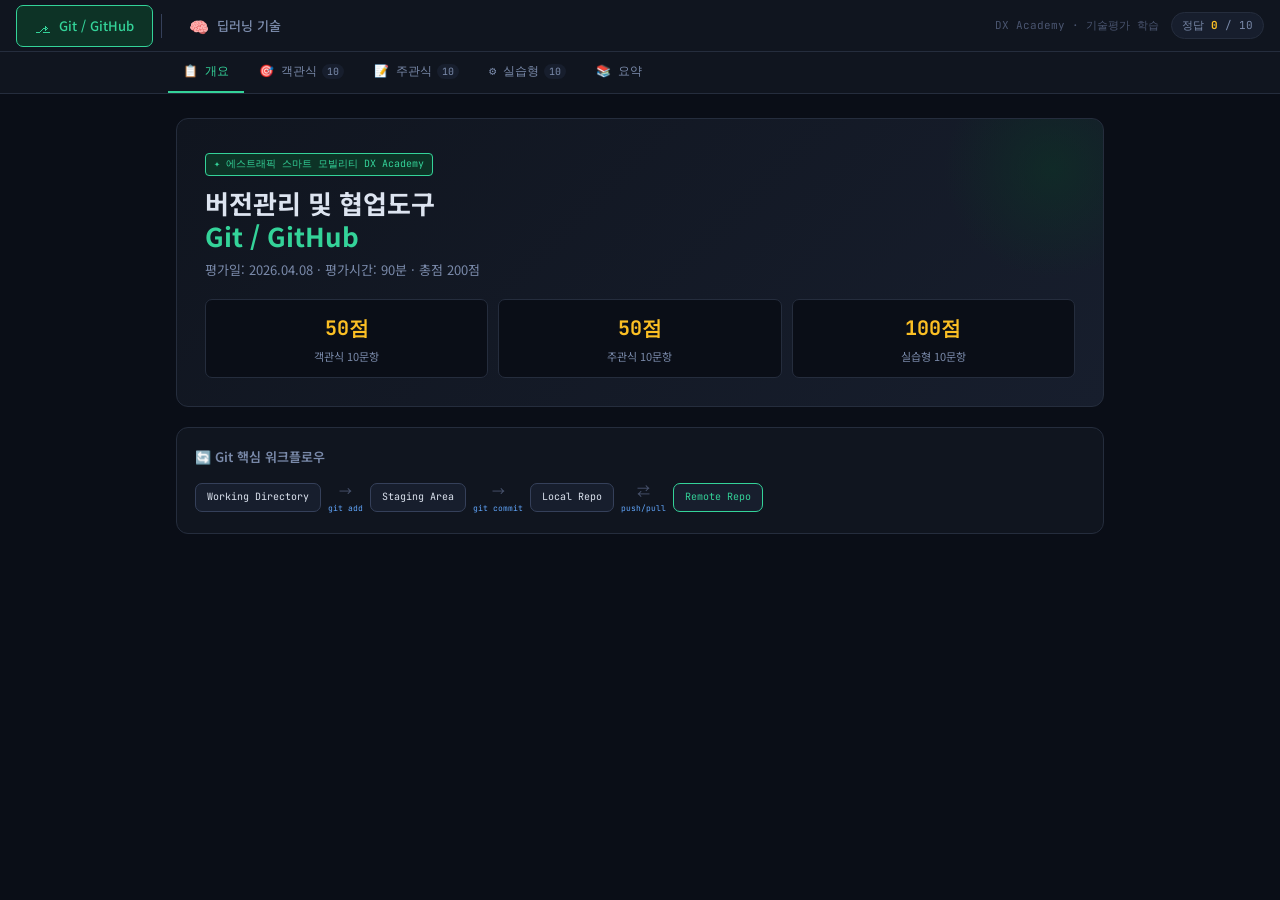
==== commit b098c67e: "python에 딥러닝 내용 추가" ====
--- a/python/index.html
+++ b/python/index.html
@@ -3,106 +3,148 @@
 <head>
 <meta charset="UTF-8">
 <meta name="viewport" content="width=device-width, initial-scale=1.0">
-<title>Git/GitHub 완전 정복 — 버전관리 학습 가이드</title>
+<title>DX Academy — 기술 평가 학습 가이드</title>
 <link rel="preconnect" href="https://fonts.googleapis.com">
 <link href="https://fonts.googleapis.com/css2?family=JetBrains+Mono:wght@300;400;600;700&family=Noto+Sans+KR:wght@300;400;500;700&display=swap" rel="stylesheet">
 <style>
-/* ── TOKENS ── */
+/* ══════════════════════════════════════
+   DESIGN TOKENS
+══════════════════════════════════════ */
 :root {
-  --bg:        #0d1117;
-  --bg2:       #161b22;
-  --bg3:       #21262d;
-  --border:    #30363d;
-  --border2:   #484f58;
-  --text:      #e6edf3;
-  --text2:     #8b949e;
-  --text3:     #6e7681;
-  --green:     #3fb950;
-  --green-dim: #1a4020;
-  --blue:      #58a6ff;
-  --blue-dim:  #0d2149;
-  --orange:    #f0883e;
-  --orange-dim:#3d2012;
-  --red:       #f85149;
-  --red-dim:   #3d0b09;
-  --purple:    #bc8cff;
-  --yellow:    #e3b341;
-  --radius:    10px;
-  --radius-sm: 6px;
-}
-
-/* ── RESET ── */
+  --bg:         #0a0e17;
+  --bg2:        #10151f;
+  --bg3:        #171e2d;
+  --bg4:        #1e2738;
+  --border:     #252d3d;
+  --border2:    #35405a;
+  --text:       #dde4f0;
+  --text2:      #7a8aaa;
+  --text3:      #4a5570;
+  --red:        #f87171;
+  --red-dim:    #3b0d0d;
+  --yellow:     #fbbf24;
+  --radius:     12px;
+  --radius-sm:  7px;
+
+  /* Git theme */
+  --git-accent:     #34d399;
+  --git-accent-dim: #0d3326;
+  --git-blue:       #60a5fa;
+  --git-blue-dim:   #0c1e3d;
+
+  /* DL theme */
+  --dl-accent:      #a78bfa;
+  --dl-accent-dim:  #1e1040;
+  --dl-cyan:        #22d3ee;
+  --dl-cyan-dim:    #062535;
+
+  /* Active subject vars (swapped via JS class) */
+  --accent:     #34d399;
+  --accent-dim: #0d3326;
+  --hi:         #60a5fa;
+  --hi-dim:     #0c1e3d;
+}
+body.dl-mode {
+  --accent:     #a78bfa;
+  --accent-dim: #1e1040;
+  --hi:         #22d3ee;
+  --hi-dim:     #062535;
+}
+
 *, *::before, *::after { box-sizing: border-box; margin: 0; padding: 0; }
 html { scroll-behavior: smooth; }
 body {
   font-family: 'Noto Sans KR', sans-serif;
   background: var(--bg);
   color: var(--text);
-  line-height: 1.6;
+  line-height: 1.65;
   min-height: 100vh;
 }
-a { color: var(--blue); text-decoration: none; }
-
-/* ── HEADER ── */
-.site-header {
+
+/* ══════════════════════════════════════
+   SUBJECT SWITCHER (top bar)
+══════════════════════════════════════ */
+.subject-bar {
   background: var(--bg2);
   border-bottom: 1px solid var(--border);
   padding: 0 16px;
+  display: flex;
+  align-items: center;
+  gap: 0;
+  height: 52px;
   position: sticky;
   top: 0;
-  z-index: 100;
-  backdrop-filter: blur(12px);
-}
-.header-inner {
-  max-width: 900px;
-  margin: 0 auto;
-  display: flex;
-  align-items: center;
-  gap: 12px;
-  height: 56px;
-}
-.logo {
-  font-family: 'JetBrains Mono', monospace;
-  font-size: 13px;
-  font-weight: 700;
-  color: var(--green);
-  white-space: nowrap;
+  z-index: 200;
+}
+.subject-btn {
   display: flex;
   align-items: center;
   gap: 8px;
-}
-.logo-icon {
-  width: 28px; height: 28px;
-  background: var(--green);
-  border-radius: 6px;
-  display: grid;
-  place-items: center;
-  font-size: 14px;
-  color: var(--bg);
-}
-.score-badge {
+  padding: 8px 18px;
+  border-radius: var(--radius-sm);
+  cursor: pointer;
+  font-size: 13px;
+  font-weight: 500;
+  border: 1px solid transparent;
+  background: transparent;
+  color: var(--text2);
+  transition: all .2s;
+  white-space: nowrap;
+  font-family: 'Noto Sans KR', sans-serif;
+}
+.subject-btn .icon {
+  font-size: 16px;
+}
+.subject-btn.active.git-btn {
+  background: var(--git-accent-dim);
+  border-color: var(--git-accent);
+  color: var(--git-accent);
+}
+.subject-btn.active.dl-btn {
+  background: var(--dl-accent-dim);
+  border-color: var(--dl-accent);
+  color: var(--dl-accent);
+}
+.subject-btn:not(.active):hover { background: var(--bg3); color: var(--text); }
+.subject-divider { width: 1px; height: 24px; background: var(--border2); margin: 0 8px; }
+.site-title {
   margin-left: auto;
   font-family: 'JetBrains Mono', monospace;
-  font-size: 12px;
+  font-size: 11px;
+  color: var(--text3);
+  white-space: nowrap;
+}
+.score-pill {
+  margin-left: 12px;
+  font-family: 'JetBrains Mono', monospace;
+  font-size: 11px;
   background: var(--bg3);
   border: 1px solid var(--border);
   border-radius: 20px;
-  padding: 4px 12px;
+  padding: 3px 10px;
   color: var(--text2);
   white-space: nowrap;
 }
-.score-badge span { color: var(--yellow); font-weight: 700; }
-
-/* ── NAV ── */
+.score-pill span { color: var(--yellow); font-weight: 700; }
+
+/* ══════════════════════════════════════
+   SUBJECT PANELS (wrap everything)
+══════════════════════════════════════ */
+.subject-panel { display: none; }
+.subject-panel.active { display: block; }
+
+/* ══════════════════════════════════════
+   NAV TABS
+══════════════════════════════════════ */
 .nav-tabs {
   background: var(--bg2);
   border-bottom: 1px solid var(--border);
   position: sticky;
-  top: 56px;
-  z-index: 99;
+  top: 52px;
+  z-index: 150;
 }
 .nav-inner {
-  max-width: 900px;
+  max-width: 960px;
   margin: 0 auto;
   display: flex;
   padding: 0 8px;
@@ -113,81 +155,69 @@
 .nav-tab {
   font-family: 'JetBrains Mono', monospace;
   font-size: 12px;
-  padding: 12px 16px;
+  padding: 11px 15px;
   cursor: pointer;
+  border: none;
   border-bottom: 2px solid transparent;
   color: var(--text2);
   white-space: nowrap;
-  transition: all .2s;
+  transition: all .18s;
   background: none;
-  border-top: none;
-  border-left: none;
-  border-right: none;
-  display: flex;
-  align-items: center;
-  gap: 6px;
+  display: flex; align-items: center; gap: 5px;
 }
 .nav-tab:hover { color: var(--text); }
-.nav-tab.active { color: var(--blue); border-bottom-color: var(--blue); }
-.tab-badge {
+.nav-tab.active { color: var(--accent); border-bottom-color: var(--accent); }
+.tab-count {
   font-size: 10px;
   background: var(--bg3);
   border-radius: 10px;
-  padding: 1px 6px;
-}
-.nav-tab.active .tab-badge { background: var(--blue-dim); color: var(--blue); }
-
-/* ── MAIN ── */
-.main {
-  max-width: 900px;
-  margin: 0 auto;
-  padding: 24px 16px 60px;
-}
+  padding: 1px 5px;
+}
+.nav-tab.active .tab-count { background: var(--accent-dim); color: var(--accent); }
+
+/* ══════════════════════════════════════
+   MAIN / SECTIONS
+══════════════════════════════════════ */
+.main { max-width: 960px; margin: 0 auto; padding: 24px 16px 80px; }
 .section { display: none; }
 .section.active { display: block; }
 
-/* ── HERO ── */
+/* ══════════════════════════════════════
+   HERO
+══════════════════════════════════════ */
 .hero {
-  background: linear-gradient(135deg, var(--bg2) 0%, var(--bg3) 100%);
+  background: linear-gradient(135deg, var(--bg2), var(--bg3));
   border: 1px solid var(--border);
   border-radius: var(--radius);
-  padding: 32px;
-  margin-bottom: 24px;
+  padding: 28px;
+  margin-bottom: 20px;
   position: relative;
   overflow: hidden;
 }
-.hero::before {
+.hero::after {
   content: '';
   position: absolute;
-  top: -40px; right: -40px;
-  width: 200px; height: 200px;
-  background: radial-gradient(circle, rgba(63,185,80,.12) 0%, transparent 70%);
+  top: -60px; right: -60px;
+  width: 220px; height: 220px;
+  background: radial-gradient(circle, var(--accent-dim) 0%, transparent 70%);
+  opacity: .6;
   pointer-events: none;
 }
 .hero-tag {
   font-family: 'JetBrains Mono', monospace;
-  font-size: 11px;
-  color: var(--green);
-  background: var(--green-dim);
-  border: 1px solid var(--green);
+  font-size: 10px;
+  color: var(--accent);
+  background: var(--accent-dim);
+  border: 1px solid var(--accent);
   border-radius: 4px;
   padding: 2px 8px;
   display: inline-block;
-  margin-bottom: 12px;
-}
-.hero h1 {
-  font-size: clamp(20px, 4vw, 28px);
-  font-weight: 700;
-  line-height: 1.3;
-  margin-bottom: 8px;
-}
-.hero h1 em { color: var(--green); font-style: normal; }
-.hero p { color: var(--text2); font-size: 14px; margin-bottom: 20px; }
-.score-grid {
-  display: grid;
-  grid-template-columns: repeat(3, 1fr);
-  gap: 12px;
-}
+  margin-bottom: 10px;
+}
+.hero h1 { font-size: clamp(18px, 3.5vw, 26px); font-weight: 700; line-height: 1.3; margin-bottom: 6px; }
+.hero h1 em { color: var(--accent); font-style: normal; }
+.hero p { color: var(--text2); font-size: 13px; margin-bottom: 18px; }
+.score-grid { display: grid; grid-template-columns: repeat(3, 1fr); gap: 10px; }
 .score-card {
   background: var(--bg);
   border: 1px solid var(--border);
@@ -195,1336 +225,1069 @@
   padding: 12px;
   text-align: center;
 }
-.score-card .num {
-  font-family: 'JetBrains Mono', monospace;
-  font-size: 22px;
-  font-weight: 700;
-  color: var(--yellow);
-}
-.score-card .label { font-size: 11px; color: var(--text2); margin-top: 2px; }
-
-/* ── SECTION HEADING ── */
-.section-head {
-  display: flex;
-  align-items: center;
-  gap: 10px;
-  margin-bottom: 20px;
-  padding-bottom: 12px;
-  border-bottom: 1px solid var(--border);
-}
-.section-head h2 {
-  font-size: 16px;
-  font-weight: 700;
-}
-.section-head .badge {
-  font-family: 'JetBrains Mono', monospace;
-  font-size: 11px;
-  background: var(--blue-dim);
-  color: var(--blue);
-  border-radius: 4px;
-  padding: 2px 8px;
-}
-
-/* ── QUIZ CARD ── */
-.quiz-card {
+.score-card .num { font-family: 'JetBrains Mono', monospace; font-size: 20px; font-weight: 700; color: var(--yellow); }
+.score-card .lbl { font-size: 11px; color: var(--text2); margin-top: 2px; }
+
+/* ══════════════════════════════════════
+   SECTION HEADING
+══════════════════════════════════════ */
+.sec-head { display: flex; align-items: center; gap: 8px; margin-bottom: 18px; padding-bottom: 10px; border-bottom: 1px solid var(--border); }
+.sec-head h2 { font-size: 15px; font-weight: 700; }
+.sec-badge { font-family: 'JetBrains Mono', monospace; font-size: 10px; background: var(--hi-dim); color: var(--hi); border-radius: 4px; padding: 2px 7px; }
+
+/* ══════════════════════════════════════
+   QUIZ (객관식)
+══════════════════════════════════════ */
+.qprogress {
   background: var(--bg2);
   border: 1px solid var(--border);
   border-radius: var(--radius);
-  margin-bottom: 16px;
-  overflow: hidden;
-  transition: border-color .2s;
-}
-.quiz-card.correct { border-color: var(--green); }
-.quiz-card.wrong   { border-color: var(--red); }
-
-.quiz-header {
-  padding: 16px 20px 12px;
-  display: flex;
-  gap: 12px;
-  align-items: flex-start;
-}
-.q-num {
-  font-family: 'JetBrains Mono', monospace;
-  font-size: 11px;
-  font-weight: 700;
-  color: var(--bg);
-  background: var(--blue);
-  border-radius: 4px;
-  padding: 2px 8px;
-  white-space: nowrap;
-  flex-shrink: 0;
-  margin-top: 2px;
-}
-.quiz-card.correct .q-num { background: var(--green); }
-.quiz-card.wrong   .q-num { background: var(--red); }
-.q-text { font-size: 14px; font-weight: 500; line-height: 1.5; }
-
-.options { padding: 0 20px 16px; display: flex; flex-direction: column; gap: 8px; }
-.option {
+  padding: 14px 18px;
+  margin-bottom: 18px;
   display: flex;
   align-items: center;
-  gap: 10px;
-  padding: 10px 14px;
-  border: 1px solid var(--border);
-  border-radius: var(--radius-sm);
-  cursor: pointer;
+  gap: 14px;
+}
+.pbar-wrap { flex: 1; height: 5px; background: var(--bg3); border-radius: 3px; overflow: hidden; }
+.pbar-fill { height: 100%; background: linear-gradient(90deg, var(--hi), var(--accent)); border-radius: 3px; transition: width .4s; width: 0%; }
+.pstat { font-family: 'JetBrains Mono', monospace; font-size: 11px; color: var(--text2); white-space: nowrap; }
+.pstat span { color: var(--yellow); }
+.btn-rst-all {
+  font-family: 'JetBrains Mono', monospace; font-size: 10px;
+  padding: 5px 10px; border-radius: var(--radius-sm);
+  border: 1px solid var(--border2); cursor: pointer;
+  background: transparent; color: var(--text3); white-space: nowrap;
   transition: all .15s;
-  font-size: 13px;
-  line-height: 1.5;
-  background: var(--bg3);
-}
-.option:hover:not(.disabled) { border-color: var(--blue); background: var(--blue-dim); }
-.option.selected { border-color: var(--blue); background: var(--blue-dim); }
-.option.correct-ans { border-color: var(--green) !important; background: var(--green-dim) !important; }
-.option.wrong-sel   { border-color: var(--red)   !important; background: var(--red-dim)   !important; }
-.option.disabled { cursor: default; }
-
-.opt-circle {
-  width: 22px; height: 22px;
-  border: 1.5px solid var(--border2);
-  border-radius: 50%;
-  display: grid;
-  place-items: center;
-  font-family: 'JetBrains Mono', monospace;
-  font-size: 10px;
-  font-weight: 700;
-  color: var(--text2);
-  flex-shrink: 0;
-  transition: all .15s;
-}
-.option.selected   .opt-circle { border-color: var(--blue); color: var(--blue); }
-.option.correct-ans .opt-circle { border-color: var(--green); color: var(--green); background: var(--green-dim); }
-.option.wrong-sel   .opt-circle { border-color: var(--red); color: var(--red); background: var(--red-dim); }
-
-.quiz-footer { padding: 0 20px 16px; display: flex; gap: 10px; align-items: center; }
-.btn-check {
-  font-family: 'JetBrains Mono', monospace;
-  font-size: 12px;
-  font-weight: 700;
-  padding: 8px 18px;
-  border-radius: var(--radius-sm);
-  border: none;
-  cursor: pointer;
-  background: var(--blue);
-  color: #fff;
-  transition: opacity .15s, transform .1s;
-}
-.btn-check:hover { opacity: .85; }
-.btn-check:active { transform: scale(.97); }
-.btn-check:disabled { opacity: .4; cursor: default; }
-.btn-reset {
-  font-family: 'JetBrains Mono', monospace;
-  font-size: 12px;
-  padding: 8px 14px;
-  border-radius: var(--radius-sm);
-  border: 1px solid var(--border2);
-  cursor: pointer;
-  background: transparent;
-  color: var(--text2);
-  transition: all .15s;
-}
-.btn-reset:hover { border-color: var(--text2); color: var(--text); }
-.result-msg {
-  font-family: 'JetBrains Mono', monospace;
-  font-size: 12px;
-  display: none;
-}
-.result-msg.show { display: block; }
-.result-msg.correct-msg { color: var(--green); }
-.result-msg.wrong-msg   { color: var(--red); }
-
-/* ── EXPLANATION ── */
-.explanation {
-  margin: 0 20px 16px;
-  padding: 12px 14px;
-  background: var(--bg);
-  border-left: 3px solid var(--blue);
-  border-radius: 0 var(--radius-sm) var(--radius-sm) 0;
-  font-size: 13px;
-  color: var(--text2);
-  display: none;
-  line-height: 1.6;
-}
-.explanation.show { display: block; }
-.explanation strong { color: var(--text); }
-.explanation .tip-label {
-  font-family: 'JetBrains Mono', monospace;
-  font-size: 10px;
-  color: var(--blue);
-  margin-bottom: 6px;
-  display: block;
-}
-.explanation code {
-  font-family: 'JetBrains Mono', monospace;
-  font-size: 12px;
-  background: var(--bg3);
-  padding: 1px 5px;
-  border-radius: 3px;
-  color: var(--orange);
-}
-
-/* ── QUIZ PROGRESS BAR ── */
-.quiz-progress {
-  background: var(--bg2);
-  border: 1px solid var(--border);
-  border-radius: var(--radius);
-  padding: 16px 20px;
-  margin-bottom: 20px;
-  display: flex;
-  align-items: center;
-  gap: 16px;
-}
-.progress-bar-wrap {
-  flex: 1;
-  height: 6px;
-  background: var(--bg3);
-  border-radius: 3px;
-  overflow: hidden;
-}
-.progress-bar-fill {
-  height: 100%;
-  background: linear-gradient(90deg, var(--blue), var(--green));
-  border-radius: 3px;
-  transition: width .4s ease;
-  width: 0%;
-}
-.progress-stats {
-  font-family: 'JetBrains Mono', monospace;
-  font-size: 12px;
-  color: var(--text2);
-  white-space: nowrap;
-}
-.progress-stats span { color: var(--yellow); }
-.btn-reset-all {
-  font-family: 'JetBrains Mono', monospace;
-  font-size: 11px;
-  padding: 6px 12px;
-  border-radius: var(--radius-sm);
-  border: 1px solid var(--border2);
-  cursor: pointer;
-  background: transparent;
-  color: var(--text3);
-  white-space: nowrap;
-  transition: all .15s;
-}
-.btn-reset-all:hover { border-color: var(--orange); color: var(--orange); }
-
-/* ── SUBJECTIVE (주관식) ── */
-.subj-card {
+}
+.btn-rst-all:hover { border-color: var(--red); color: var(--red); }
+
+.qcard {
   background: var(--bg2);
   border: 1px solid var(--border);
   border-radius: var(--radius);
   margin-bottom: 14px;
   overflow: hidden;
-}
-.subj-header {
-  padding: 16px 20px;
-  display: flex;
-  justify-content: space-between;
-  align-items: flex-start;
-  cursor: pointer;
-  gap: 12px;
-  user-select: none;
-  transition: background .15s;
-}
-.subj-header:hover { background: var(--bg3); }
-.subj-q {
-  display: flex;
-  gap: 10px;
-  align-items: flex-start;
-  flex: 1;
-}
-.subj-num {
-  font-family: 'JetBrains Mono', monospace;
-  font-size: 11px;
-  font-weight: 700;
-  color: var(--bg);
-  background: var(--purple);
-  border-radius: 4px;
-  padding: 2px 8px;
-  white-space: nowrap;
-  flex-shrink: 0;
-  margin-top: 2px;
-}
-.subj-title { font-size: 14px; font-weight: 500; line-height: 1.5; }
-.chevron {
-  width: 20px; height: 20px;
-  border-radius: 4px;
-  display: grid;
-  place-items: center;
-  color: var(--text3);
-  flex-shrink: 0;
-  transition: transform .25s;
-  font-size: 12px;
-}
-.subj-card.open .chevron { transform: rotate(180deg); }
-.subj-body {
-  display: none;
-  padding: 0 20px 20px;
-  border-top: 1px solid var(--border);
-}
-.subj-card.open .subj-body { display: block; }
-
-.answer-box {
-  margin-top: 14px;
-  padding: 14px 16px;
-  background: var(--bg);
+  animation: fadeUp .3s ease both;
+}
+.qcard.correct-card { border-color: var(--accent); }
+.qcard.wrong-card   { border-color: var(--red); }
+
+.qhead { padding: 15px 18px 10px; display: flex; gap: 10px; align-items: flex-start; }
+.qnum {
+  font-family: 'JetBrains Mono', monospace; font-size: 10px; font-weight: 700;
+  color: var(--bg); background: var(--hi); border-radius: 4px;
+  padding: 2px 7px; white-space: nowrap; flex-shrink: 0; margin-top: 2px;
+}
+.qcard.correct-card .qnum { background: var(--accent); }
+.qcard.wrong-card   .qnum { background: var(--red); }
+.qtext { font-size: 13.5px; font-weight: 500; line-height: 1.55; }
+
+.opts { padding: 0 18px 13px; display: flex; flex-direction: column; gap: 7px; }
+.opt {
+  display: flex; align-items: flex-start; gap: 9px;
+  padding: 9px 13px;
   border: 1px solid var(--border);
   border-radius: var(--radius-sm);
-}
-.answer-label {
-  font-family: 'JetBrains Mono', monospace;
-  font-size: 10px;
-  color: var(--green);
-  margin-bottom: 8px;
-  display: block;
-}
-.answer-content { font-size: 13px; line-height: 1.7; color: var(--text); }
-.answer-content p { margin-bottom: 8px; }
-.answer-content p:last-child { margin-bottom: 0; }
-.answer-content strong { color: var(--yellow); }
-.answer-content em { color: var(--blue); font-style: normal; }
-
-/* ── TABLE ── */
-.md-table {
-  width: 100%;
-  border-collapse: collapse;
-  margin: 10px 0;
-  font-size: 12px;
-}
-.md-table th {
+  cursor: pointer; transition: all .14s;
+  font-size: 13px; line-height: 1.5;
   background: var(--bg3);
-  color: var(--text2);
-  font-weight: 600;
-  text-align: left;
-  padding: 8px 10px;
-  border: 1px solid var(--border);
-  font-family: 'JetBrains Mono', monospace;
-}
-.md-table td {
-  padding: 7px 10px;
-  border: 1px solid var(--border);
-  vertical-align: top;
-  line-height: 1.5;
-}
-.md-table tr:nth-child(even) td { background: rgba(255,255,255,.02); }
-.md-table code {
-  font-family: 'JetBrains Mono', monospace;
-  font-size: 11px;
-  background: var(--bg3);
-  padding: 1px 5px;
-  border-radius: 3px;
-  color: var(--orange);
-}
-
-/* ── CODE BLOCK ── */
-.code-block {
-  background: var(--bg3);
-  border: 1px solid var(--border);
-  border-radius: var(--radius-sm);
-  padding: 14px 16px;
-  margin: 10px 0;
-  overflow-x: auto;
-  position: relative;
-}
-.code-block pre {
-  font-family: 'JetBrains Mono', monospace;
-  font-size: 12px;
-  line-height: 1.6;
-  color: var(--text);
-  white-space: pre;
-}
-.code-block .comment { color: var(--text3); }
-.code-block .cmd     { color: var(--green); }
-.code-block .flag    { color: var(--blue); }
-.code-block .str     { color: var(--orange); }
-.copy-btn {
-  position: absolute;
-  top: 8px; right: 8px;
-  font-family: 'JetBrains Mono', monospace;
-  font-size: 10px;
-  padding: 3px 8px;
-  border-radius: 4px;
-  border: 1px solid var(--border2);
-  background: var(--bg2);
-  color: var(--text3);
-  cursor: pointer;
-  transition: all .15s;
-}
-.copy-btn:hover { border-color: var(--green); color: var(--green); }
-
-/* ── PRACTICAL ── */
-.prac-card {
+}
+.opt:hover:not(.dis) { border-color: var(--hi); background: var(--hi-dim); }
+.opt.sel      { border-color: var(--hi); background: var(--hi-dim); }
+.opt.ok-ans   { border-color: var(--accent) !important; background: var(--accent-dim) !important; }
+.opt.bad-sel  { border-color: var(--red) !important; background: var(--red-dim) !important; }
+.opt.dis      { cursor: default; }
+.opt-circ {
+  width: 20px; height: 20px; border: 1.5px solid var(--border2);
+  border-radius: 50%; display: grid; place-items: center;
+  font-family: 'JetBrains Mono', monospace; font-size: 9px; font-weight: 700;
+  color: var(--text2); flex-shrink: 0; transition: all .14s; margin-top: 1px;
+}
+.opt.sel    .opt-circ { border-color: var(--hi);    color: var(--hi); }
+.opt.ok-ans .opt-circ { border-color: var(--accent); color: var(--accent); background: var(--accent-dim); }
+.opt.bad-sel .opt-circ { border-color: var(--red); color: var(--red); background: var(--red-dim); }
+
+.qfooter { padding: 0 18px 14px; display: flex; gap: 8px; align-items: center; }
+.btn-check {
+  font-family: 'JetBrains Mono', monospace; font-size: 11px; font-weight: 700;
+  padding: 7px 16px; border-radius: var(--radius-sm); border: none; cursor: pointer;
+  background: var(--hi); color: var(--bg); transition: opacity .15s, transform .1s;
+}
+.btn-check:hover { opacity: .85; } .btn-check:active { transform: scale(.97); }
+.btn-check:disabled { opacity: .35; cursor: default; }
+.btn-reset-one {
+  font-family: 'JetBrains Mono', monospace; font-size: 11px;
+  padding: 7px 12px; border-radius: var(--radius-sm);
+  border: 1px solid var(--border2); cursor: pointer;
+  background: transparent; color: var(--text2); transition: all .14s;
+}
+.btn-reset-one:hover { border-color: var(--text2); color: var(--text); }
+.rmsg { font-family: 'JetBrains Mono', monospace; font-size: 11px; display: none; }
+.rmsg.show { display: block; }
+.rmsg.ok  { color: var(--accent); }
+.rmsg.bad { color: var(--red); }
+
+.explain {
+  margin: 0 18px 14px;
+  padding: 11px 13px;
+  background: var(--bg);
+  border-left: 3px solid var(--hi);
+  border-radius: 0 var(--radius-sm) var(--radius-sm) 0;
+  font-size: 12.5px; color: var(--text2); display: none; line-height: 1.65;
+}
+.explain.show { display: block; }
+.explain .tlabel {
+  font-family: 'JetBrains Mono', monospace; font-size: 9px;
+  color: var(--hi); margin-bottom: 5px; display: block;
+}
+.explain strong { color: var(--text); }
+.explain code {
+  font-family: 'JetBrains Mono', monospace; font-size: 11.5px;
+  background: var(--bg3); padding: 1px 5px; border-radius: 3px; color: var(--yellow);
+}
+
+/* ══════════════════════════════════════
+   ACCORDION (주관식 / 실습형)
+══════════════════════════════════════ */
+.acc-card {
   background: var(--bg2);
   border: 1px solid var(--border);
   border-radius: var(--radius);
-  margin-bottom: 14px;
+  margin-bottom: 12px;
   overflow: hidden;
-}
-.prac-header {
-  padding: 16px 20px;
-  display: flex;
-  justify-content: space-between;
-  align-items: flex-start;
-  cursor: pointer;
-  gap: 12px;
-  user-select: none;
-  transition: background .15s;
-}
-.prac-header:hover { background: var(--bg3); }
-.prac-num {
-  font-family: 'JetBrains Mono', monospace;
-  font-size: 11px;
-  font-weight: 700;
-  color: var(--bg);
-  background: var(--orange);
-  border-radius: 4px;
-  padding: 2px 8px;
-  white-space: nowrap;
-  flex-shrink: 0;
-  margin-top: 2px;
-}
-.prac-title { font-size: 14px; font-weight: 500; line-height: 1.5; }
-.prac-cmd-tag {
-  font-family: 'JetBrains Mono', monospace;
-  font-size: 11px;
-  color: var(--orange);
-  background: var(--orange-dim);
-  border: 1px solid var(--orange);
-  border-radius: 4px;
-  padding: 2px 8px;
-  white-space: nowrap;
-  flex-shrink: 0;
-}
-.prac-body {
-  display: none;
-  padding: 16px 20px 20px;
-  border-top: 1px solid var(--border);
-}
-.prac-card.open .prac-body { display: block; }
-
-.prac-section-title {
-  font-family: 'JetBrains Mono', monospace;
-  font-size: 10px;
-  color: var(--text3);
-  margin: 14px 0 6px;
-  text-transform: uppercase;
-  letter-spacing: .06em;
-}
-.prac-section-title:first-child { margin-top: 0; }
+  animation: fadeUp .3s ease both;
+}
+.acc-header {
+  padding: 14px 18px;
+  display: flex; justify-content: space-between; align-items: flex-start;
+  cursor: pointer; gap: 10px; user-select: none; transition: background .14s;
+}
+.acc-header:hover { background: var(--bg3); }
+.acc-q { display: flex; gap: 9px; align-items: flex-start; flex: 1; }
+.acc-num {
+  font-family: 'JetBrains Mono', monospace; font-size: 10px; font-weight: 700;
+  color: var(--bg); border-radius: 4px; padding: 2px 7px; white-space: nowrap;
+  flex-shrink: 0; margin-top: 2px;
+}
+.num-subj { background: var(--dl-accent); }
+body.dl-mode .num-subj { background: var(--dl-accent); }
+.num-prac  { background: var(--yellow); color: #000 !important; }
+/* For git mode, subjective = green */
+.git-panel .num-subj { background: var(--git-accent); }
+.git-panel .num-prac  { background: var(--yellow); }
+.dl-panel  .num-subj { background: var(--dl-accent); }
+.dl-panel  .num-prac  { background: var(--yellow); }
+
+.acc-title { font-size: 13.5px; font-weight: 500; line-height: 1.5; }
+.chevron { width: 18px; height: 18px; display: grid; place-items: center; color: var(--text3); flex-shrink: 0; transition: transform .22s; font-size: 11px; }
+.acc-card.open .chevron { transform: rotate(180deg); }
+.acc-body { display: none; padding: 0 18px 18px; border-top: 1px solid var(--border); }
+.acc-card.open .acc-body { display: block; }
+
+/* ══════════════════════════════════════
+   ANSWER BOX
+══════════════════════════════════════ */
+.ans-box {
+  margin-top: 13px; padding: 13px 15px;
+  background: var(--bg); border: 1px solid var(--border); border-radius: var(--radius-sm);
+}
+.ans-label {
+  font-family: 'JetBrains Mono', monospace; font-size: 9px;
+  color: var(--accent); margin-bottom: 7px; display: block;
+}
+.ans-content { font-size: 13px; line-height: 1.75; }
+.ans-content p { margin-bottom: 7px; }
+.ans-content p:last-child { margin-bottom: 0; }
+.ans-content strong { color: var(--yellow); }
+.ans-content em     { color: var(--hi); font-style: normal; }
+
+/* ══════════════════════════════════════
+   CODE BLOCK
+══════════════════════════════════════ */
+.cb {
+  background: var(--bg3); border: 1px solid var(--border);
+  border-radius: var(--radius-sm); padding: 13px 15px; margin: 9px 0;
+  overflow-x: auto; position: relative;
+}
+.cb pre { font-family: 'JetBrains Mono', monospace; font-size: 12px; line-height: 1.6; color: var(--text); white-space: pre; }
+.cb .cm  { color: var(--text3); }
+.cb .kw  { color: var(--hi); }
+.cb .fn  { color: var(--accent); }
+.cb .st  { color: var(--yellow); }
+.cb .nm  { color: var(--red); }
+.copy-btn {
+  position: absolute; top: 7px; right: 7px;
+  font-family: 'JetBrains Mono', monospace; font-size: 10px;
+  padding: 3px 7px; border-radius: 4px;
+  border: 1px solid var(--border2); background: var(--bg2); color: var(--text3);
+  cursor: pointer; transition: all .14s;
+}
+.copy-btn:hover { border-color: var(--accent); color: var(--accent); }
+
+/* ══════════════════════════════════════
+   TABLE
+══════════════════════════════════════ */
+.tbl { width: 100%; border-collapse: collapse; margin: 9px 0; font-size: 12px; }
+.tbl th { background: var(--bg3); color: var(--text2); font-weight: 600; text-align: left; padding: 7px 9px; border: 1px solid var(--border); font-family: 'JetBrains Mono', monospace; }
+.tbl td { padding: 6px 9px; border: 1px solid var(--border); vertical-align: top; line-height: 1.5; }
+.tbl tr:nth-child(even) td { background: rgba(255,255,255,.02); }
+.tbl code { font-family: 'JetBrains Mono', monospace; font-size: 11px; background: var(--bg3); padding: 1px 4px; border-radius: 3px; color: var(--yellow); }
+
+/* ══════════════════════════════════════
+   PRACTICAL extras
+══════════════════════════════════════ */
+.prac-tag {
+  font-family: 'JetBrains Mono', monospace; font-size: 10px;
+  color: var(--yellow); background: rgba(251,191,36,.12);
+  border: 1px solid var(--yellow); border-radius: 4px;
+  padding: 2px 7px; white-space: nowrap; flex-shrink: 0;
+}
+.ptitle { font-size: 10px; font-family: 'JetBrains Mono', monospace; color: var(--text3); margin: 12px 0 5px; text-transform: uppercase; letter-spacing: .05em; }
+.ptitle:first-child { margin-top: 0; }
 .tip-box {
-  margin-top: 12px;
-  padding: 10px 14px;
-  background: var(--orange-dim);
-  border-left: 3px solid var(--orange);
+  margin-top: 10px; padding: 9px 13px;
+  background: rgba(251,191,36,.07);
+  border-left: 3px solid var(--yellow);
   border-radius: 0 var(--radius-sm) var(--radius-sm) 0;
-  font-size: 12px;
-  color: var(--text2);
-  line-height: 1.6;
-}
-
-/* ── SUMMARY ── */
-.summary-grid {
-  display: grid;
-  grid-template-columns: repeat(auto-fill, minmax(200px, 1fr));
-  gap: 10px;
-  margin-bottom: 24px;
-}
-.cmd-chip {
-  background: var(--bg2);
-  border: 1px solid var(--border);
-  border-radius: var(--radius-sm);
-  padding: 12px 14px;
-  transition: border-color .15s;
-}
-.cmd-chip:hover { border-color: var(--border2); }
-.cmd-chip .cmd-name {
-  font-family: 'JetBrains Mono', monospace;
-  font-size: 12px;
-  color: var(--green);
-  margin-bottom: 4px;
-  word-break: break-all;
-}
-.cmd-chip .cmd-desc { font-size: 12px; color: var(--text2); }
-
-.flow-box {
-  background: var(--bg2);
-  border: 1px solid var(--border);
-  border-radius: var(--radius);
-  padding: 20px;
-  margin-bottom: 20px;
-  overflow-x: auto;
-}
-.flow-box h3 { font-size: 14px; font-weight: 600; margin-bottom: 14px; color: var(--text2); }
-.flow-row {
-  display: flex;
-  align-items: center;
-  gap: 8px;
-  flex-wrap: nowrap;
-  font-size: 12px;
-  margin-bottom: 10px;
-}
-.flow-node {
-  background: var(--bg3);
-  border: 1px solid var(--border2);
-  border-radius: var(--radius-sm);
-  padding: 6px 12px;
-  font-family: 'JetBrains Mono', monospace;
-  color: var(--text);
-  white-space: nowrap;
-  font-size: 11px;
-}
-.flow-node.highlight { border-color: var(--green); color: var(--green); }
-.flow-arrow {
-  color: var(--text3);
-  font-size: 14px;
-  display: flex;
-  flex-direction: column;
-  align-items: center;
-}
-.flow-arrow span {
-  font-family: 'JetBrains Mono', monospace;
-  font-size: 9px;
-  color: var(--blue);
-  white-space: nowrap;
-}
-
-/* ── SCROLL TOP ── */
+  font-size: 12px; color: var(--text2); line-height: 1.6;
+}
+
+/* ══════════════════════════════════════
+   SUMMARY
+══════════════════════════════════════ */
+.sum-grid { display: grid; grid-template-columns: repeat(auto-fill, minmax(190px, 1fr)); gap: 9px; margin-bottom: 22px; }
+.sum-chip {
+  background: var(--bg2); border: 1px solid var(--border);
+  border-radius: var(--radius-sm); padding: 11px 13px; transition: border-color .14s;
+}
+.sum-chip:hover { border-color: var(--border2); }
+.sum-chip .cn { font-family: 'JetBrains Mono', monospace; font-size: 11.5px; color: var(--accent); margin-bottom: 3px; word-break: break-all; }
+.sum-chip .cd { font-size: 11.5px; color: var(--text2); }
+
+/* ══════════════════════════════════════
+   FLOW DIAGRAM
+══════════════════════════════════════ */
+.flow-box { background: var(--bg2); border: 1px solid var(--border); border-radius: var(--radius); padding: 18px; margin-bottom: 18px; overflow-x: auto; }
+.flow-box h3 { font-size: 13px; font-weight: 600; margin-bottom: 13px; color: var(--text2); }
+.flow-row { display: flex; align-items: center; gap: 7px; flex-wrap: nowrap; margin-bottom: 9px; }
+.flow-row:last-child { margin-bottom: 0; }
+.fnode { background: var(--bg3); border: 1px solid var(--border2); border-radius: var(--radius-sm); padding: 5px 11px; font-family: 'JetBrains Mono', monospace; font-size: 10px; color: var(--text); white-space: nowrap; }
+.fnode.hi { border-color: var(--accent); color: var(--accent); }
+.farrow { color: var(--text3); font-size: 13px; display: flex; flex-direction: column; align-items: center; }
+.farrow small { font-family: 'JetBrains Mono', monospace; font-size: 8px; color: var(--hi); white-space: nowrap; }
+
+/* ══════════════════════════════════════
+   MISC
+══════════════════════════════════════ */
 .scroll-top {
-  position: fixed;
-  bottom: 20px; right: 20px;
-  width: 40px; height: 40px;
-  border-radius: 50%;
-  background: var(--bg2);
-  border: 1px solid var(--border2);
-  cursor: pointer;
-  display: none;
-  place-items: center;
-  color: var(--text2);
-  font-size: 16px;
-  transition: all .2s;
-  z-index: 200;
+  position: fixed; bottom: 18px; right: 18px;
+  width: 38px; height: 38px; border-radius: 50%;
+  background: var(--bg2); border: 1px solid var(--border2);
+  cursor: pointer; display: none; place-items: center;
+  color: var(--text2); font-size: 15px; transition: all .2s; z-index: 300;
 }
 .scroll-top.show { display: grid; }
-.scroll-top:hover { border-color: var(--blue); color: var(--blue); }
-
-/* ── RESPONSIVE ── */
-@media (max-width: 600px) {
-  .hero { padding: 20px 16px; }
-  .quiz-header, .options, .quiz-footer { padding-left: 14px; padding-right: 14px; }
-  .explanation { margin: 0 14px 14px; }
-  .score-grid { grid-template-columns: repeat(3, 1fr); }
-  .score-card .num { font-size: 18px; }
-  .summary-grid { grid-template-columns: 1fr 1fr; }
-  .flow-row { font-size: 10px; }
-}
-
-/* ── ANIMATIONS ── */
-@keyframes fadeIn {
-  from { opacity: 0; transform: translateY(8px); }
+.scroll-top:hover { border-color: var(--accent); color: var(--accent); }
+
+@keyframes fadeUp {
+  from { opacity: 0; transform: translateY(7px); }
   to   { opacity: 1; transform: translateY(0); }
 }
-.quiz-card, .subj-card, .prac-card {
-  animation: fadeIn .3s ease both;
-}
-
-/* stagger */
-.quiz-card:nth-child(1)  { animation-delay: .03s; }
-.quiz-card:nth-child(2)  { animation-delay: .06s; }
-.quiz-card:nth-child(3)  { animation-delay: .09s; }
-.quiz-card:nth-child(4)  { animation-delay: .12s; }
-.quiz-card:nth-child(5)  { animation-delay: .15s; }
+.qcard:nth-child(1){ animation-delay:.02s } .qcard:nth-child(2){ animation-delay:.04s }
+.qcard:nth-child(3){ animation-delay:.06s } .qcard:nth-child(4){ animation-delay:.08s }
+.qcard:nth-child(5){ animation-delay:.10s } .acc-card:nth-child(n){ animation-delay:.04s }
+
+@media(max-width:600px){
+  .subject-btn { padding: 6px 12px; font-size: 12px; }
+  .score-grid { gap: 7px; }
+  .score-card .num { font-size: 17px; }
+  .sum-grid { grid-template-columns: 1fr 1fr; }
+  .hero { padding: 18px 14px; }
+}
 </style>
 </head>
 <body>
 
-<!-- HEADER -->
-<header class="site-header">
-  <div class="header-inner">
-    <div class="logo">
-      <div class="logo-icon">⎇</div>
-      Git/GitHub 완전정복
+<!-- ══════════════════════════════════════
+     SUBJECT SWITCHER BAR
+══════════════════════════════════════ -->
+<div class="subject-bar">
+  <button class="subject-btn git-btn active" onclick="switchSubject('git')">
+    <span class="icon">⎇</span> Git / GitHub
+  </button>
+  <div class="subject-divider"></div>
+  <button class="subject-btn dl-btn" onclick="switchSubject('dl')">
+    <span class="icon">🧠</span> 딥러닝 기술
+  </button>
+  <span class="site-title">DX Academy · 기술평가 학습</span>
+  <div class="score-pill" id="scorePill">정답 <span id="scoreNum">0</span> / 10</div>
+</div>
+
+<!-- ══════════════════════════════════════
+     GIT PANEL
+══════════════════════════════════════ -->
+<div class="subject-panel git-panel active" id="panel-git">
+
+  <nav class="nav-tabs">
+    <div class="nav-inner">
+      <button class="nav-tab active" data-subject="git" data-tab="overview">📋 개요</button>
+      <button class="nav-tab" data-subject="git" data-tab="quiz">🎯 객관식 <span class="tab-count">10</span></button>
+      <button class="nav-tab" data-subject="git" data-tab="subj">📝 주관식 <span class="tab-count">10</span></button>
+      <button class="nav-tab" data-subject="git" data-tab="prac">⚙️ 실습형 <span class="tab-count">10</span></button>
+      <button class="nav-tab" data-subject="git" data-tab="sum">📚 요약</button>
     </div>
-    <div class="score-badge" id="headerScore">객관식 <span id="scoreDisplay">0</span> / 10</div>
-  </div>
-</header>
-
-<!-- NAV -->
-<nav class="nav-tabs">
-  <div class="nav-inner">
-    <button class="nav-tab active" data-tab="overview">📋 개요</button>
-    <button class="nav-tab" data-tab="quiz">🎯 객관식 <span class="tab-badge">10</span></button>
-    <button class="nav-tab" data-tab="subjective">📝 주관식 <span class="tab-badge">10</span></button>
-    <button class="nav-tab" data-tab="practical">⚙️ 실습형 <span class="tab-badge">10</span></button>
-    <button class="nav-tab" data-tab="summary">📚 요약</button>
-  </div>
-</nav>
-
-<main class="main">
-
-<!-- ════════════════════════════════════════════ -->
-<!-- OVERVIEW -->
-<!-- ════════════════════════════════════════════ -->
-<section class="section active" id="sec-overview">
-  <div class="hero">
-    <span class="hero-tag">✦ 에스트래픽 스마트 모빌리티 DX Academy</span>
-    <h1>버전관리 및 협업도구<br><em>Git / GitHub</em> 완전 정복</h1>
-    <p>평가일: 2026.04.08 · 평가시간: 90분 · 총점 200점</p>
-    <div class="score-grid">
-      <div class="score-card">
-        <div class="num">50점</div>
-        <div class="label">객관식 10문항</div>
-      </div>
-      <div class="score-card">
-        <div class="num">50점</div>
-        <div class="label">주관식 10문항</div>
-      </div>
-      <div class="score-card">
-        <div class="num">100점</div>
-        <div class="label">실습형 10문항</div>
-      </div>
+  </nav>
+
+  <main class="main">
+    <!-- GIT OVERVIEW -->
+    <section class="section active" id="git-overview">
+      <div class="hero">
+        <span class="hero-tag">✦ 에스트래픽 스마트 모빌리티 DX Academy</span>
+        <h1>버전관리 및 협업도구<br><em>Git / GitHub</em></h1>
+        <p>평가일: 2026.04.08 · 평가시간: 90분 · 총점 200점</p>
+        <div class="score-grid">
+          <div class="score-card"><div class="num">50점</div><div class="lbl">객관식 10문항</div></div>
+          <div class="score-card"><div class="num">50점</div><div class="lbl">주관식 10문항</div></div>
+          <div class="score-card"><div class="num">100점</div><div class="lbl">실습형 10문항</div></div>
+        </div>
+      </div>
+      <div class="flow-box">
+        <h3>🔄 Git 핵심 워크플로우</h3>
+        <div class="flow-row">
+          <div class="fnode">Working Directory</div>
+          <div class="farrow">→<small>git add</small></div>
+          <div class="fnode">Staging Area</div>
+          <div class="farrow">→<small>git commit</small></div>
+          <div class="fnode">Local Repo</div>
+          <div class="farrow">⇄<small>push/pull</small></div>
+          <div class="fnode hi">Remote Repo</div>
+        </div>
+      </div>
+    </section>
+    <!-- GIT QUIZ -->
+    <section class="section" id="git-quiz">
+      <div class="sec-head"><h2>🎯 객관식 문항</h2><span class="sec-badge">각 5점 × 10문항 = 50점</span></div>
+      <div class="qprogress">
+        <div class="pbar-wrap"><div class="pbar-fill" id="git-pbar"></div></div>
+        <div class="pstat"><span id="git-answered">0</span> / 10 완료</div>
+        <button class="btn-rst-all" onclick="resetAll('git')">↺ 초기화</button>
+      </div>
+      <div id="git-quiz-container"></div>
+    </section>
+    <!-- GIT SUBJ -->
+    <section class="section" id="git-subj">
+      <div class="sec-head"><h2>📝 주관식 문항</h2><span class="sec-badge">각 5점 × 10문항 = 50점</span></div>
+      <div id="git-subj-container"></div>
+    </section>
+    <!-- GIT PRAC -->
+    <section class="section" id="git-prac">
+      <div class="sec-head"><h2>⚙️ 실습형 문항</h2><span class="sec-badge">각 10점 × 10문항 = 100점</span></div>
+      <p style="font-size:13px;color:var(--text2);margin-bottom:18px;">터미널에서 직접 실행 후 캡처를 첨부하세요. 정답 명령어와 예상 출력을 확인하세요.</p>
+      <div id="git-prac-container"></div>
+    </section>
+    <!-- GIT SUMMARY -->
+    <section class="section" id="git-sum">
+      <div class="sec-head"><h2>📚 핵심 명령어 요약</h2><span class="sec-badge">빠른 참조</span></div>
+      <div id="git-sum-container"></div>
+    </section>
+  </main>
+</div>
+
+<!-- ══════════════════════════════════════
+     DEEP LEARNING PANEL
+══════════════════════════════════════ -->
+<div class="subject-panel dl-panel" id="panel-dl">
+
+  <nav class="nav-tabs">
+    <div class="nav-inner">
+      <button class="nav-tab active" data-subject="dl" data-tab="overview">📋 개요</button>
+      <button class="nav-tab" data-subject="dl" data-tab="quiz">🎯 객관식 <span class="tab-count">10</span></button>
+      <button class="nav-tab" data-subject="dl" data-tab="subj">📝 주관식 <span class="tab-count">10</span></button>
+      <button class="nav-tab" data-subject="dl" data-tab="prac">⚙️ 실습형 <span class="tab-count">10</span></button>
+      <button class="nav-tab" data-subject="dl" data-tab="sum">📚 요약</button>
     </div>
-  </div>
-
-  <div class="flow-box">
-    <h3>🔄 Git 핵심 워크플로우</h3>
-    <div class="flow-row">
-      <div class="flow-node">Working Directory</div>
-      <div class="flow-arrow">→<span>git add</span></div>
-      <div class="flow-node">Staging Area</div>
-      <div class="flow-arrow">→<span>git commit</span></div>
-      <div class="flow-node">Local Repo</div>
-      <div class="flow-arrow">⇄<span>push/pull</span></div>
-      <div class="flow-node highlight">Remote Repo</div>
-    </div>
-    <div class="flow-row" style="margin-bottom:0">
-      <div class="flow-node" style="opacity:.5">Stash</div>
-      <div class="flow-arrow">←<span>git stash</span></div>
-      <div class="flow-node" style="opacity:.7">Working Directory</div>
-      <div class="flow-arrow">→<span>git fetch</span></div>
-      <div class="flow-node" style="opacity:.7">Remote Tracking</div>
-      <div class="flow-arrow">→<span>git merge</span></div>
-      <div class="flow-node highlight">Local Repo</div>
-    </div>
-  </div>
-
-  <div style="background:var(--bg2);border:1px solid var(--border);border-radius:var(--radius);padding:20px;margin-bottom:16px;">
-    <h3 style="font-size:14px;margin-bottom:14px;color:var(--text2);">📌 탭 안내</h3>
-    <div style="display:grid;gap:10px;font-size:13px;">
-      <div style="display:flex;gap:10px;align-items:center;">
-        <span style="font-size:18px;">🎯</span>
-        <div><strong>객관식</strong> — 실제로 선택지를 골라 채점하고, 해설을 확인하세요</div>
-      </div>
-      <div style="display:flex;gap:10px;align-items:center;">
-        <span style="font-size:18px;">📝</span>
-        <div><strong>주관식</strong> — 문제를 먼저 생각해보고 펼쳐서 정답 확인</div>
-      </div>
-      <div style="display:flex;gap:10px;align-items:center;">
-        <span style="font-size:18px;">⚙️</span>
-        <div><strong>실습형</strong> — 명령어와 예상 출력을 확인 후 직접 터미널에서 실행</div>
-      </div>
-      <div style="display:flex;gap:10px;align-items:center;">
-        <span style="font-size:18px;">📚</span>
-        <div><strong>요약</strong> — 핵심 명령어 카드와 비교표 빠른 참조</div>
-      </div>
-    </div>
-  </div>
-</section>
-
-<!-- ════════════════════════════════════════════ -->
-<!-- QUIZ (객관식) -->
-<!-- ════════════════════════════════════════════ -->
-<section class="section" id="sec-quiz">
-  <div class="section-head">
-    <h2>🎯 객관식 문항</h2>
-    <span class="badge">각 5점 × 10문항 = 50점</span>
-  </div>
-
-  <!-- Progress -->
-  <div class="quiz-progress">
-    <div class="progress-bar-wrap">
-      <div class="progress-bar-fill" id="progressFill"></div>
-    </div>
-    <div class="progress-stats"><span id="answeredCount">0</span> / 10 완료</div>
-    <button class="btn-reset-all" onclick="resetAllQuiz()">↺ 초기화</button>
-  </div>
-
-  <div id="quizContainer"></div>
-</section>
-
-<!-- ════════════════════════════════════════════ -->
-<!-- SUBJECTIVE (주관식) -->
-<!-- ════════════════════════════════════════════ -->
-<section class="section" id="sec-subjective">
-  <div class="section-head">
-    <h2>📝 주관식 문항</h2>
-    <span class="badge">각 5점 × 10문항 = 50점</span>
-  </div>
-  <div id="subjContainer"></div>
-</section>
-
-<!-- ════════════════════════════════════════════ -->
-<!-- PRACTICAL (실습형) -->
-<!-- ════════════════════════════════════════════ -->
-<section class="section" id="sec-practical">
-  <div class="section-head">
-    <h2>⚙️ 실습형 문항</h2>
-    <span class="badge">각 10점 × 10문항 = 100점</span>
-  </div>
-  <p style="font-size:13px;color:var(--text2);margin-bottom:20px;">
-    실제 터미널에서 명령어를 직접 실행하고 캡처 이미지를 첨부하세요. 아래는 정답 명령어와 예상 출력 예시입니다.
-  </p>
-  <div id="pracContainer"></div>
-</section>
-
-<!-- ════════════════════════════════════════════ -->
-<!-- SUMMARY -->
-<!-- ════════════════════════════════════════════ -->
-<section class="section" id="sec-summary">
-  <div class="section-head">
-    <h2>📚 핵심 명령어 요약</h2>
-    <span class="badge">빠른 참조</span>
-  </div>
-
-  <div class="summary-grid" id="summaryGrid"></div>
-
-  <!-- Comparison tables -->
-  <div style="background:var(--bg2);border:1px solid var(--border);border-radius:var(--radius);padding:20px;margin-bottom:16px;">
-    <h3 style="font-size:14px;margin-bottom:14px;">reset vs revert vs restore</h3>
-    <table class="md-table">
-      <thead><tr><th>명령어</th><th>히스토리</th><th>안전성</th><th>사용 시점</th></tr></thead>
-      <tbody>
-        <tr><td><code>git reset</code></td><td>커밋 삭제 (재작성)</td><td style="color:var(--red)">⚠ 위험</td><td>로컬 개인 작업</td></tr>
-        <tr><td><code>git revert</code></td><td>새 커밋 추가 (보존)</td><td style="color:var(--green)">✓ 안전</td><td>공유/원격 브랜치</td></tr>
-        <tr><td><code>git restore</code></td><td>영향 없음</td><td style="color:var(--green)">✓ 안전</td><td>파일 복원/unstage</td></tr>
-      </tbody>
-    </table>
-  </div>
-
-  <div style="background:var(--bg2);border:1px solid var(--border);border-radius:var(--radius);padding:20px;margin-bottom:16px;">
-    <h3 style="font-size:14px;margin-bottom:14px;">fetch vs pull</h3>
-    <table class="md-table">
-      <thead><tr><th>명령어</th><th>동작</th><th>로컬 브랜치 영향</th></tr></thead>
-      <tbody>
-        <tr><td><code>git fetch</code></td><td>원격 다운로드만</td><td>변경 없음</td></tr>
-        <tr><td><code>git pull</code></td><td>fetch + merge 자동</td><td>자동 병합</td></tr>
-      </tbody>
-    </table>
-  </div>
-
-  <div style="background:var(--bg2);border:1px solid var(--border);border-radius:var(--radius);padding:20px;margin-bottom:16px;">
-    <h3 style="font-size:14px;margin-bottom:14px;">reset 옵션 비교</h3>
-    <table class="md-table">
-      <thead><tr><th>옵션</th><th>커밋 취소</th><th>스테이징 유지</th><th>파일 내용 유지</th></tr></thead>
-      <tbody>
-        <tr><td><code>--soft</code></td><td style="color:var(--green)">✓</td><td style="color:var(--green)">✓</td><td style="color:var(--green)">✓</td></tr>
-        <tr><td><code>--mixed</code> (기본)</td><td style="color:var(--green)">✓</td><td style="color:var(--red)">✗</td><td style="color:var(--green)">✓</td></tr>
-        <tr><td><code>--hard</code></td><td style="color:var(--green)">✓</td><td style="color:var(--red)">✗</td><td style="color:var(--red)">✗</td></tr>
-      </tbody>
-    </table>
-  </div>
-
-  <div style="background:var(--bg2);border:1px solid var(--border);border-radius:var(--radius);padding:20px;margin-bottom:16px;">
-    <h3 style="font-size:14px;margin-bottom:14px;">checkout vs switch vs restore</h3>
-    <table class="md-table">
-      <thead><tr><th>목적</th><th>구버전</th><th>신버전 (2.23+)</th></tr></thead>
-      <tbody>
-        <tr><td>브랜치 전환</td><td><code>git checkout &lt;branch&gt;</code></td><td><code>git switch &lt;branch&gt;</code></td></tr>
-        <tr><td>브랜치 생성+전환</td><td><code>git checkout -b &lt;branch&gt;</code></td><td><code>git switch -c &lt;branch&gt;</code></td></tr>
-        <tr><td>파일 복원</td><td><code>git checkout -- &lt;file&gt;</code></td><td><code>git restore &lt;file&gt;</code></td></tr>
-        <tr><td>unstage</td><td><code>git reset HEAD &lt;file&gt;</code></td><td><code>git restore --staged &lt;file&gt;</code></td></tr>
-      </tbody>
-    </table>
-  </div>
-</section>
-
-</main>
-
-<!-- Scroll top -->
-<button class="scroll-top" id="scrollTopBtn" onclick="window.scrollTo({top:0,behavior:'smooth'})">↑</button>
-
+  </nav>
+
+  <main class="main">
+    <!-- DL OVERVIEW -->
+    <section class="section active" id="dl-overview">
+      <div class="hero">
+        <span class="hero-tag">✦ 에스트래픽 스마트 모빌리티 DX Academy</span>
+        <h1>딥러닝 기술<br><em>Python / TensorFlow / DNN / CNN</em></h1>
+        <p>평가일: 2026.04.08 · 평가시간: 90분 · 총점 200점</p>
+        <div class="score-grid">
+          <div class="score-card"><div class="num">50점</div><div class="lbl">객관식 10문항</div></div>
+          <div class="score-card"><div class="num">50점</div><div class="lbl">주관식 10문항</div></div>
+          <div class="score-card"><div class="num">100점</div><div class="lbl">실습형 10문항</div></div>
+        </div>
+      </div>
+      <div class="flow-box">
+        <h3>🧠 딥러닝 학습 파이프라인</h3>
+        <div class="flow-row">
+          <div class="fnode">Raw Data</div>
+          <div class="farrow">→<small>전처리</small></div>
+          <div class="fnode">NumPy/Pandas</div>
+          <div class="farrow">→<small>모델 정의</small></div>
+          <div class="fnode">Keras Model</div>
+          <div class="farrow">→<small>compile</small></div>
+          <div class="fnode hi">학습 (fit)</div>
+        </div>
+        <div class="flow-row">
+          <div class="fnode hi">학습 (fit)</div>
+          <div class="farrow">→<small>evaluate</small></div>
+          <div class="fnode">정확도 확인</div>
+          <div class="farrow">→<small>predict</small></div>
+          <div class="fnode">추론 결과</div>
+        </div>
+      </div>
+      <div class="flow-box">
+        <h3>🏗️ CNN 구조</h3>
+        <div class="flow-row">
+          <div class="fnode">Input Image</div>
+          <div class="farrow">→</div>
+          <div class="fnode">Conv2D + ReLU</div>
+          <div class="farrow">→</div>
+          <div class="fnode">MaxPooling</div>
+          <div class="farrow">→</div>
+          <div class="fnode">Flatten</div>
+          <div class="farrow">→</div>
+          <div class="fnode">Dense</div>
+          <div class="farrow">→</div>
+          <div class="fnode hi">Softmax Output</div>
+        </div>
+      </div>
+    </section>
+    <!-- DL QUIZ -->
+    <section class="section" id="dl-quiz">
+      <div class="sec-head"><h2>🎯 객관식 문항</h2><span class="sec-badge">각 5점 × 10문항 = 50점</span></div>
+      <div class="qprogress">
+        <div class="pbar-wrap"><div class="pbar-fill" id="dl-pbar"></div></div>
+        <div class="pstat"><span id="dl-answered">0</span> / 10 완료</div>
+        <button class="btn-rst-all" onclick="resetAll('dl')">↺ 초기화</button>
+      </div>
+      <div id="dl-quiz-container"></div>
+    </section>
+    <!-- DL SUBJ -->
+    <section class="section" id="dl-subj">
+      <div class="sec-head"><h2>📝 주관식 문항</h2><span class="sec-badge">각 5점 × 10문항 = 50점</span></div>
+      <div id="dl-subj-container"></div>
+    </section>
+    <!-- DL PRAC -->
+    <section class="section" id="dl-prac">
+      <div class="sec-head"><h2>⚙️ 실습형 문항</h2><span class="sec-badge">각 10점 × 10문항 = 100점</span></div>
+      <p style="font-size:13px;color:var(--text2);margin-bottom:18px;">Python 환경(Jupyter / Colab)에서 직접 실행 후 결과를 캡처하세요.</p>
+      <div id="dl-prac-container"></div>
+    </section>
+    <!-- DL SUMMARY -->
+    <section class="section" id="dl-sum">
+      <div class="sec-head"><h2>📚 핵심 개념 요약</h2><span class="sec-badge">빠른 참조</span></div>
+      <div id="dl-sum-container"></div>
+    </section>
+  </main>
+</div>
+
+<button class="scroll-top" id="scrollTop" onclick="window.scrollTo({top:0,behavior:'smooth'})">↑</button>
+
+<!-- ══════════════════════════════════════
+     JAVASCRIPT DATA & LOGIC
+══════════════════════════════════════ -->
 <script>
-/* ═══════════════════ DATA ═══════════════════ */
-
-const QUIZ_DATA = [
-  {
-    q: "Git에서 새로운 로컬 저장소를 초기화하는 명령어는?",
-    options: ["git clone", "git init", "git start", "git create"],
-    answer: 1,
-    explain: `<span class="tip-label">▶ 핵심 포인트</span>
-<strong>git init</strong> 을 실행하면 현재 디렉토리에 <code>.git</code> 숨김 폴더가 생성되어 Git 저장소가 됩니다.<br>
-• <code>git clone</code> — 원격 저장소를 로컬로 복제<br>
-• <code>git start / git create</code> — 존재하지 않는 명령어`
-  },
-  {
-    q: "원격 저장소의 내용을 로컬로 가져오되, 자동 병합(merge)을 하지 않는 명령어는?",
-    options: ["git pull", "git clone", "git fetch", "git download"],
-    answer: 2,
-    explain: `<span class="tip-label">▶ 핵심 포인트</span>
-<strong>git fetch</strong> 는 원격 변경사항을 다운로드하지만 로컬 브랜치를 변경하지 않습니다.<br>
-<code>git pull</code> = <code>git fetch</code> + <code>git merge</code> 의 단축 명령어입니다.`
-  },
-  {
-    q: "현재 작업 디렉토리의 변경 사항을 스테이징 영역에 추가하는 명령어로 올바른 것은?",
-    options: ["git commit -m 'msg'", "git push origin main", "git add .", "git status"],
-    answer: 2,
-    explain: `<span class="tip-label">▶ 핵심 포인트</span>
-Git 3단계 흐름: <strong>Working Dir → (git add) → Staging Area → (git commit) → Repository</strong><br>
-• <code>git add .</code> — 현재 디렉토리 전체 변경사항 스테이징<br>
-• <code>git add 파일명</code> — 특정 파일만 스테이징`
-  },
-  {
-    q: "Git에서 커밋 히스토리를 확인하는 명령어는?",
-    options: ["git history", "git log", "git show", "git diff"],
-    answer: 1,
-    explain: `<span class="tip-label">▶ 핵심 포인트</span>
-<strong>git log</strong> 는 커밋 ID, 작성자, 날짜, 메시지를 보여줍니다.<br>
-유용한 옵션: <code>--oneline</code> (한 줄 요약) · <code>--graph</code> (브랜치 그래프) · <code>--all</code> (전체 브랜치)`
-  },
-  {
-    q: "원격 저장소를 로컬에 복사할 때 사용하는 명령어는?",
-    options: ["git init", "git pull", "git fetch", "git clone"],
-    answer: 3,
-    explain: `<span class="tip-label">▶ 핵심 포인트</span>
-<strong>git clone [URL]</strong> 을 실행하면 URL 기준으로 디렉토리가 자동 생성되고 <code>origin</code> 원격이 등록됩니다.<br>
-<code>git init</code> 은 빈 저장소를 새로 만들 때, <code>git pull</code> 은 이미 연결된 원격에서 갱신할 때 사용합니다.`
-  },
-  {
-    q: "새로운 브랜치를 생성하고 해당 브랜치로 동시에 전환하는 명령어는?",
-    options: ["git branch new-branch", "git checkout -b new-branch", "git switch new-branch", "git create new-branch"],
-    answer: 1,
-    explain: `<span class="tip-label">▶ 핵심 포인트</span>
-<strong>git checkout -b new-branch</strong> 는 브랜치 생성 + 즉시 전환을 동시에 합니다.<br>
-신버전 방식: <code>git switch -c new-branch</code> (<code>-c</code> = create)<br>
-• <code>git branch new-branch</code> — 생성만 (전환 안 됨)<br>
-• <code>git switch new-branch</code> — 기존 브랜치로 전환만`
-  },
-  {
-    q: "특정 커밋을 취소하는 새로운 커밋을 생성하는 명령어는?",
-    options: ["git reset --hard HEAD~1", "git revert HEAD", "git checkout HEAD", "git clean -f"],
-    answer: 1,
-    explain: `<span class="tip-label">▶ 핵심 포인트</span>
-<strong>git revert HEAD</strong> 는 이전 커밋의 반대 작업을 하는 새 커밋을 생성합니다. 히스토리를 보존하므로 안전합니다.<br>
-• <code>git reset --hard HEAD~1</code> — 커밋 자체를 삭제 (히스토리 재작성, 위험)`
-  },
-  {
-    q: "현재 작업 상태(추적되지 않는 파일, 스테이징 여부 등)를 확인하는 명령어는?",
-    options: ["git log", "git diff", "git status", "git show"],
-    answer: 2,
-    explain: `<span class="tip-label">▶ 핵심 포인트</span>
-<strong>git status</strong> 는 현재 브랜치, 스테이징된 파일, 추적되지 않는 파일 등 전체 작업 상태를 보여줍니다.<br>
-• <code>git diff</code> — 파일 내용의 변경 사항(diff) 비교<br>
-• <code>git log</code> — 커밋 히스토리 조회`
-  },
-  {
-    q: "로컬 브랜치에서 원격 저장소로 변경 사항을 업로드하는 명령어는?",
-    options: ["git pull origin main", "git fetch origin", "git push origin main", "git upload origin main"],
-    answer: 2,
-    explain: `<span class="tip-label">▶ 핵심 포인트</span>
-방향을 기억하세요: <strong>push</strong> = 로컬 → 원격, <strong>pull</strong> = 원격 → 로컬<br>
-<code>git push origin main</code> 은 로컬의 <code>main</code> 브랜치를 원격 <code>origin</code> 에 업로드합니다.`
-  },
-  {
-    q: "Git 사용자 이름과 이메일을 전역(global)으로 설정하는 올바른 명령어는?",
-    options: [
-      "git config --global user.name '이름'  /  git config --global user.email '이메일'",
-      "git setup --name '이름'  /  git setup --email '이메일'",
-      "git init --user '이름'  /  git init --email '이메일'",
-      "git account --name '이름'  /  git account --email '이메일'"
-    ],
-    answer: 0,
-    explain: `<span class="tip-label">▶ 핵심 포인트</span>
-<strong>git config --global</strong> 은 홈 디렉토리의 <code>~/.gitconfig</code> 파일에 저장되어 모든 저장소에 적용됩니다.<br>
-• <code>--global</code> — 전체 사용자 (모든 저장소)<br>
-• <code>--local</code> — 현재 저장소만<br>
-나머지 보기의 <code>git setup</code>, <code>git account</code> 는 존재하지 않습니다.`
+/* ─── GIT DATA ─── */
+const GIT_QUIZ = [
+  { q:"Git에서 새로운 로컬 저장소를 초기화하는 명령어는?",
+    opts:["git clone","git init","git start","git create"], ans:1,
+    exp:`<span class="tlabel">▶ 핵심 포인트</span><strong>git init</strong> 실행 시 현재 디렉토리에 <code>.git</code> 폴더가 생성됩니다.<br>• <code>git clone</code> — 원격 저장소 복제 · <code>git start/create</code> — 존재하지 않음` },
+  { q:"원격 저장소의 내용을 로컬로 가져오되, 자동 병합(merge)을 하지 않는 명령어는?",
+    opts:["git pull","git clone","git fetch","git download"], ans:2,
+    exp:`<span class="tlabel">▶ 핵심 포인트</span><strong>git fetch</strong> 는 원격 변경사항만 다운로드, merge 없음.<br><code>git pull</code> = <code>git fetch</code> + <code>git merge</code>` },
+  { q:"현재 작업 디렉토리의 변경 사항을 스테이징 영역에 추가하는 명령어로 올바른 것은?",
+    opts:["git commit -m 'msg'","git push origin main","git add .","git status"], ans:2,
+    exp:`<span class="tlabel">▶ 핵심 포인트</span>워크플로우: <strong>Working Dir → (git add) → Staging → (git commit) → Repo</strong>` },
+  { q:"Git에서 커밋 히스토리를 확인하는 명령어는?",
+    opts:["git history","git log","git show","git diff"], ans:1,
+    exp:`<span class="tlabel">▶ 핵심 포인트</span><strong>git log</strong> 는 커밋 ID·작성자·날짜·메시지를 보여줍니다.<br>유용한 옵션: <code>--oneline</code> · <code>--graph</code> · <code>--all</code>` },
+  { q:"원격 저장소를 로컬에 복사할 때 사용하는 명령어는?",
+    opts:["git init","git pull","git fetch","git clone"], ans:3,
+    exp:`<span class="tlabel">▶ 핵심 포인트</span><strong>git clone [URL]</strong> 실행 시 디렉토리 자동 생성 + <code>origin</code> 원격 등록` },
+  { q:"새로운 브랜치를 생성하고 해당 브랜치로 동시에 전환하는 명령어는?",
+    opts:["git branch new-branch","git checkout -b new-branch","git switch new-branch","git create new-branch"], ans:1,
+    exp:`<span class="tlabel">▶ 핵심 포인트</span><strong>git checkout -b</strong> = 생성 + 전환 동시에.<br>신버전: <code>git switch -c new-branch</code>` },
+  { q:"특정 커밋을 취소하는 새로운 커밋을 생성하는 명령어는?",
+    opts:["git reset --hard HEAD~1","git revert HEAD","git checkout HEAD","git clean -f"], ans:1,
+    exp:`<span class="tlabel">▶ 핵심 포인트</span><strong>git revert</strong> 는 히스토리를 보존하므로 공유 브랜치에서 안전합니다.` },
+  { q:"현재 작업 상태(추적되지 않는 파일, 스테이징 여부 등)를 확인하는 명령어는?",
+    opts:["git log","git diff","git status","git show"], ans:2,
+    exp:`<span class="tlabel">▶ 핵심 포인트</span><strong>git status</strong> 는 현재 브랜치·스테이징 여부·미추적 파일 등을 종합 표시` },
+  { q:"로컬 브랜치에서 원격 저장소로 변경 사항을 업로드하는 명령어는?",
+    opts:["git pull origin main","git fetch origin","git push origin main","git upload origin main"], ans:2,
+    exp:`<span class="tlabel">▶ 핵심 포인트</span><strong>push</strong> = 로컬→원격, <strong>pull</strong> = 원격→로컬. 방향을 기억하세요!` },
+  { q:"Git 사용자 이름과 이메일을 전역(global)으로 설정하는 올바른 명령어는?",
+    opts:["git config --global user.name '이름'  /  git config --global user.email '이메일'","git setup --name '이름'  /  git setup --email '이메일'","git init --user '이름'  /  git init --email '이메일'","git account --name '이름'  /  git account --email '이메일'"], ans:0,
+    exp:`<span class="tlabel">▶ 핵심 포인트</span><strong>git config --global</strong> 은 <code>~/.gitconfig</code> 에 저장. <code>--local</code> 은 현재 저장소만 적용` },
+];
+
+const GIT_SUBJ = [
+  { q:"git add와 git commit의 차이점을 서술하시오.",
+    a:`<p><strong>git add</strong>: 변경된 파일을 <em>스테이징 영역(Staging Area)</em>에 추가합니다.</p>
+<p><strong>git commit</strong>: 스테이징 영역의 파일을 <em>로컬 저장소에 영구 기록</em>합니다.</p>
+<div class="cb"><pre>Working Dir  <span class="kw">→[git add]→</span>  Staging  <span class="kw">→[git commit]→</span>  Local Repo</pre></div>` },
+  { q:"git pull과 git fetch의 차이점을 설명하시오.",
+    a:`<table class="tbl"><thead><tr><th>명령어</th><th>동작</th><th>로컬 브랜치 영향</th></tr></thead><tbody>
+<tr><td><code>git fetch</code></td><td>원격 다운로드만</td><td>변경 없음</td></tr>
+<tr><td><code>git pull</code></td><td>fetch + merge 자동</td><td>자동 병합</td></tr></tbody></table>
+<div class="cb"><pre><span class="cm"># git pull = fetch + merge</span>
+<span class="kw">git fetch</span> origin
+<span class="kw">git merge</span> origin/main</pre></div>` },
+  { q:"git reset과 git revert의 차이점을 설명하시오.",
+    a:`<table class="tbl"><thead><tr><th>명령어</th><th>히스토리</th><th>안전성</th><th>사용 시점</th></tr></thead><tbody>
+<tr><td><code>git reset</code></td><td>커밋 삭제</td><td>위험</td><td>로컬 작업</td></tr>
+<tr><td><code>git revert</code></td><td>새 커밋 추가</td><td>안전</td><td>공유 브랜치</td></tr></tbody></table>` },
+  { q:"GitHub에서 Fork란 무엇이며, 언제 사용하는지 설명하시오.",
+    a:`<p><strong>Fork</strong>: 다른 사람의 GitHub 저장소를 <em>내 계정으로 복사</em>하는 기능.</p>
+<p>오픈소스 기여, Pull Request 제안 시 사용합니다.</p>` },
+  { q:"git remote add origin [URL] 명령어의 의미를 설명하시오.",
+    a:`<p>로컬 저장소에 원격 저장소를 <em>등록</em>하는 명령어입니다.</p>
+<div class="cb"><pre><span class="kw">git remote add</span> origin https://github.com/user/repo.git
+<span class="kw">git remote -v</span>  <span class="cm"># 등록 확인</span></pre></div>` },
+  { q:"git checkout과 git switch의 공통점과 차이점을 설명하시오.",
+    a:`<p><strong>공통점</strong>: 둘 다 브랜치를 전환합니다.</p>
+<table class="tbl"><thead><tr><th>항목</th><th>checkout</th><th>switch (2.23+)</th></tr></thead><tbody>
+<tr><td>브랜치 전환</td><td><code>checkout branch</code></td><td><code>switch branch</code></td></tr>
+<tr><td>생성+전환</td><td><code>checkout -b</code></td><td><code>switch -c</code></td></tr>
+<tr><td>파일 복원</td><td>가능</td><td>불가 (git restore)</td></tr></tbody></table>` },
+  { q:"git clean -fd 명령어가 하는 역할을 설명하시오.",
+    a:`<p>Git이 추적하지 않는 파일/디렉토리를 <em>강제 삭제</em>합니다.</p>
+<div class="cb"><pre><span class="kw">git clean</span> -fdn  <span class="cm"># dry-run (삭제 목록 미리 확인)</span>
+<span class="kw">git clean</span> -fd   <span class="cm"># 실제 삭제 (복구 불가!)</span></pre></div>` },
+  { q:"git restore 명령어의 용도와 사용 예시를 작성하시오.",
+    a:`<p>파일을 <em>이전 상태로 복원</em>하는 명령어 (Git 2.23+)</p>
+<div class="cb"><pre><span class="kw">git restore</span> index.html           <span class="cm"># 변경사항 되돌리기</span>
+<span class="kw">git restore</span> --staged index.html  <span class="cm"># unstage</span></pre></div>` },
+  { q:"git branch -d [브랜치명]과 git branch -D [브랜치명]의 차이를 설명하시오.",
+    a:`<table class="tbl"><thead><tr><th>명령어</th><th>설명</th><th>조건</th></tr></thead><tbody>
+<tr><td><code>-d</code></td><td>안전 삭제</td><td>merge 완료 시만 삭제</td></tr>
+<tr><td><code>-D</code></td><td>강제 삭제</td><td>merge 여부 무관</td></tr></tbody></table>` },
+  { q:"git log --oneline --graph --all 명령어 각 옵션의 의미를 설명하시오.",
+    a:`<table class="tbl"><thead><tr><th>옵션</th><th>의미</th></tr></thead><tbody>
+<tr><td><code>--oneline</code></td><td>커밋 한 줄 요약 (단축 해시+메시지)</td></tr>
+<tr><td><code>--graph</code></td><td>브랜치/병합 ASCII 그래프 표시</td></tr>
+<tr><td><code>--all</code></td><td>모든 브랜치 히스토리 표시</td></tr></tbody></table>` },
+];
+
+const GIT_PRAC = [
+  { n:"21번", tag:"git config", title:"사용자 이름·이메일 전역 설정 후 확인",
+    code:`git config --global user.name "홍길동"\ngit config --global user.email "hong@example.com"\ngit config --list`,
+    out:`user.name=홍길동\nuser.email=hong@example.com\ncore.repositoryformatversion=0\n...`,
+    tip:"설정 파일 위치: ~/.gitconfig. --local 옵션은 현재 저장소에만 적용됩니다." },
+  { n:"22번", tag:"git init", title:"새 디렉토리 생성 후 저장소 초기화 및 .git 폴더 확인",
+    code:`mkdir my-project && cd my-project\ngit init\nls -la`,
+    out:`Initialized empty Git repository in .../my-project/.git/\ndrwxr-xr-x  .git/`,
+    tip:".git 폴더 안에 Git 메타데이터 전체(commits, branches, config)가 저장됩니다." },
+  { n:"23번", tag:"git remote", title:"원격 저장소 추가 후 git remote -v 확인",
+    code:`git remote add origin https://github.com/username/repo.git\ngit remote -v`,
+    out:`origin  https://github.com/username/repo.git (fetch)\norigin  https://github.com/username/repo.git (push)`,
+    tip:"origin은 원격 저장소의 별칭(alias)입니다." },
+  { n:"24번", tag:"git branch", title:"새 브랜치 생성 후 git branch -a 전체 목록 확인",
+    code:`git branch feature/login\ngit branch -a`,
+    out:`  feature/login\n* main\nremotes/origin/main`,
+    tip:"* 표시는 현재 체크아웃된 브랜치. -a는 원격 포함 전체 목록." },
+  { n:"25번", tag:"git add", title:"새 파일 생성 후 스테이징 및 git status 확인",
+    code:`echo "Hello Git" > hello.txt\ngit add hello.txt\ngit status`,
+    out:`On branch main\nChanges to be committed:\n        new file:   hello.txt`,
+    tip:"'Changes to be committed'에 파일이 보이면 스테이징 성공입니다." },
+  { n:"26번", tag:"git commit", title:"커밋 후 git log 히스토리 확인",
+    code:`git commit -m "Add hello.txt"\ngit log --oneline`,
+    out:`a1b2c3d (HEAD -> main) Add hello.txt`,
+    tip:"커밋 메시지는 변경 이유를 명확히 적는 것이 좋습니다." },
+  { n:"27번", tag:"git push", title:"로컬 커밋을 원격으로 업로드 후 GitHub 확인",
+    code:`git push origin main`,
+    out:`Writing objects: 100% (3/3), done.\nTo https://github.com/username/repo.git\n * [new branch]      main -> main`,
+    tip:"GitHub 저장소 페이지에서 파일이 보이는지 브라우저로 확인하세요." },
+  { n:"28번", tag:"git pull", title:"원격 저장소 최신 내용 가져오기 및 변화 확인",
+    code:`git pull origin main`,
+    out:`Already up to date.\n# 새 커밋이 있으면:\nFast-forward\n README.md | 1 +`,
+    tip:"충돌 발생 시 파일을 직접 편집 후 git add → git commit 으로 해결합니다." },
+  { n:"29번", tag:"git clone", title:"공개 저장소 복제 후 폴더 구조 확인",
+    code:`git clone https://github.com/username/repo.git\ncd repo && ls -la`,
+    out:`Cloning into 'repo'...\n.git/\nREADME.md\nhello.txt`,
+    tip:"clone 시 origin이 자동 등록됩니다." },
+  { n:"30번", tag:"git reset", title:"최근 커밋을 soft/hard로 되돌리고 git log 변화 확인",
+    code:`# soft: 커밋만 취소, 파일 staged 유지\ngit reset --soft HEAD~1\ngit log --oneline\n\n# hard: 커밋 + 파일 모두 취소\ngit reset --hard HEAD~1`,
+    out:`# soft 후: 파일은 staged 상태\n# hard 후: 파일도 이전 상태로 복원됨`,
+    tip:"--hard는 작업 내용 전체 소실 주의! 공유 브랜치에서는 git revert를 사용하세요." },
+];
+
+const GIT_SUM = [
+  {c:"git init", d:"저장소 초기화"},{c:"git clone [URL]", d:"원격 저장소 복제"},
+  {c:"git status", d:"현재 상태 확인"},{c:"git add .", d:"전체 변경사항 스테이징"},
+  {c:'git commit -m "msg"', d:"커밋 생성"},{c:"git push origin main", d:"원격 업로드"},
+  {c:"git pull origin main", d:"원격 다운로드+병합"},{c:"git fetch", d:"원격 다운로드만"},
+  {c:"git checkout -b feat", d:"브랜치 생성+전환"},{c:"git switch -c feat", d:"브랜치 생성+전환 (신)"},
+  {c:"git merge feature", d:"브랜치 병합"},{c:"git log --oneline --graph --all", d:"전체 히스토리 시각화"},
+  {c:"git revert HEAD", d:"안전한 커밋 취소"},{c:"git reset --soft HEAD~1", d:"커밋만 취소"},
+  {c:"git reset --hard HEAD~1", d:"커밋+파일 취소"},{c:"git stash", d:"변경사항 임시 저장"},
+  {c:"git remote add origin URL", d:"원격 저장소 등록"},{c:"git remote -v", d:"원격 목록 확인"},
+  {c:"git branch -a", d:"전체 브랜치 목록"},{c:"git branch -D branch", d:"브랜치 강제 삭제"},
+  {c:"git restore file", d:"파일 복원"},{c:"git restore --staged file", d:"unstage"},
+  {c:"git clean -fd", d:"미추적 파일 삭제"},{c:"git config --global", d:"전역 Git 설정"},
+];
+
+const GIT_SUM_TABLES = `
+<div style="background:var(--bg2);border:1px solid var(--border);border-radius:var(--radius);padding:18px;margin-bottom:14px;">
+<h3 style="font-size:13px;margin-bottom:12px;">reset vs revert vs restore</h3>
+<table class="tbl"><thead><tr><th>명령어</th><th>히스토리</th><th>안전성</th><th>사용 시점</th></tr></thead><tbody>
+<tr><td><code>git reset</code></td><td>커밋 삭제</td><td style="color:var(--red)">⚠ 위험</td><td>로컬 개인 작업</td></tr>
+<tr><td><code>git revert</code></td><td>새 커밋 추가</td><td style="color:var(--git-accent)">✓ 안전</td><td>공유/원격 브랜치</td></tr>
+<tr><td><code>git restore</code></td><td>영향 없음</td><td style="color:var(--git-accent)">✓ 안전</td><td>파일 복원/unstage</td></tr>
+</tbody></table></div>
+<div style="background:var(--bg2);border:1px solid var(--border);border-radius:var(--radius);padding:18px;margin-bottom:14px;">
+<h3 style="font-size:13px;margin-bottom:12px;">reset 옵션 비교</h3>
+<table class="tbl"><thead><tr><th>옵션</th><th>커밋 취소</th><th>스테이징 유지</th><th>파일 유지</th></tr></thead><tbody>
+<tr><td><code>--soft</code></td><td style="color:var(--git-accent)">✓</td><td style="color:var(--git-accent)">✓</td><td style="color:var(--git-accent)">✓</td></tr>
+<tr><td><code>--mixed</code></td><td style="color:var(--git-accent)">✓</td><td style="color:var(--red)">✗</td><td style="color:var(--git-accent)">✓</td></tr>
+<tr><td><code>--hard</code></td><td style="color:var(--git-accent)">✓</td><td style="color:var(--red)">✗</td><td style="color:var(--red)">✗</td></tr>
+</tbody></table></div>`;
+
+/* ─── DEEP LEARNING DATA ─── */
+const DL_QUIZ = [
+  { q:"Python에서 리스트의 슬라이싱 결과로 올바른 것은? (lst = [10, 20, 30, 40, 50])",
+    opts:["lst[1:3]  →  [10, 20]","lst[1:3]  →  [20, 30]","lst[1:3]  →  [20, 30, 40]","lst[1:3]  →  [30, 40]"], ans:1,
+    exp:`<span class="tlabel">▶ 핵심 포인트</span>슬라이싱 <code>[start:end]</code> 는 <strong>start 포함, end 미포함</strong>입니다.<br>인덱스 1 = 20, 인덱스 2 = 30 → <strong>[20, 30]</strong>` },
+  { q:"NumPy에서 2차원 배열의 형태(shape)를 확인하는 올바른 방법은?",
+    opts:["arr.size()","arr.shape","arr.dim","arr.len()"], ans:1,
+    exp:`<span class="tlabel">▶ 핵심 포인트</span><code>arr.shape</code> 는 메서드가 아닌 <strong>속성(attribute)</strong>이라 괄호 없이 사용합니다.<br>• <code>arr.size</code> — 전체 원소 수 · <code>arr.ndim</code> — 차원 수` },
+  { q:"Pandas DataFrame에서 특정 열의 결측값(NaN)을 0으로 채우는 메서드는?",
+    opts:["df.dropna()","df.fillna(0)","df.replace(NaN, 0)","df.isnull(0)"], ans:1,
+    exp:`<span class="tlabel">▶ 핵심 포인트</span><code>df.fillna(0)</code> 은 NaN을 지정 값으로 채웁니다.<br>• <code>dropna()</code> — NaN 행/열 제거 · <code>isnull()</code> — NaN 여부 확인 (True/False)` },
+  { q:"Matplotlib에서 그래프를 화면에 출력하는 명령어는?",
+    opts:["plt.draw()","plt.render()","plt.show()","plt.plot()"], ans:2,
+    exp:`<span class="tlabel">▶ 핵심 포인트</span><code>plt.show()</code> 로 현재까지 설정된 그래프를 화면에 렌더링합니다.<br>• <code>plt.plot()</code> — 데이터를 선 그래프로 등록 (표시는 하지 않음)` },
+  { q:"퍼셉트론에서 입력값과 가중치의 곱의 합에 적용되는 함수로, 출력 여부를 결정하는 함수는?",
+    opts:["손실 함수(Loss Function)","활성화 함수(Activation Function)","목적 함수(Objective Function)","정규화 함수(Normalization Function)"], ans:1,
+    exp:`<span class="tlabel">▶ 핵심 포인트</span><strong>활성화 함수</strong>는 뉴런의 출력을 결정합니다. 대표적으로 Sigmoid, ReLU, Softmax가 있습니다.` },
+  { q:"다층 퍼셉트론(MLP)에서 역전파(Backpropagation) 알고리즘의 주요 목적은?",
+    opts:["데이터 전처리","가중치 초기화","오차를 출력층에서 입력층 방향으로 전달하여 가중치를 업데이트","배치 정규화 수행"], ans:2,
+    exp:`<span class="tlabel">▶ 핵심 포인트</span><strong>역전파</strong>는 출력층의 오차를 체인 룰(Chain Rule)로 입력층까지 역으로 전달하며 <strong>가중치(W)를 업데이트</strong>합니다.` },
+  { q:"CNN(합성곱 신경망)에서 Pooling Layer의 주요 역할은?",
+    opts:["가중치를 학습시킨다","특징 맵(Feature Map)의 크기를 줄여 연산량을 감소시킨다","활성화 함수를 적용한다","데이터를 정규화한다"], ans:1,
+    exp:`<span class="tlabel">▶ 핵심 포인트</span><strong>Pooling</strong> 은 Feature Map의 공간 해상도를 줄여 파라미터 수와 연산량을 줄이고 위치 불변성을 제공합니다.` },
+  { q:"TensorFlow/Keras에서 모델 컴파일 시 분류 문제에 일반적으로 사용되는 손실 함수는?",
+    opts:["mean_squared_error","binary_crossentropy 또는 categorical_crossentropy","mean_absolute_error","huber_loss"], ans:1,
+    exp:`<span class="tlabel">▶ 핵심 포인트</span>이진 분류: <code>binary_crossentropy</code> · 다중 분류: <code>categorical_crossentropy</code> (원-핫) 또는 <code>sparse_categorical_crossentropy</code> (정수 레이블)` },
+  { q:"OpenCV에서 컬러 이미지를 그레이스케일로 변환할 때 사용하는 코드는?",
+    opts:["cv2.cvtColor(img, cv2.COLOR_BGR2GRAY)","cv2.gray(img)","cv2.convert(img, 'gray')","cv2.imread(img, 0)"], ans:0,
+    exp:`<span class="tlabel">▶ 핵심 포인트</span><code>cv2.cvtColor(img, cv2.COLOR_BGR2GRAY)</code> — OpenCV는 기본적으로 BGR 순서입니다 (RGB 아님).` },
+  { q:"YOLO(You Only Look Once) 객체 탐지 알고리즘의 특징으로 올바른 것은?",
+    opts:["이미지를 여러 번 스캔하여 정확도를 높인다","이미지 전체를 한 번에 처리하여 실시간 객체 탐지가 가능하다","객체 분류만 수행하며 위치는 탐지하지 않는다","CNN을 사용하지 않는 독립적인 알고리즘이다"], ans:1,
+    exp:`<span class="tlabel">▶ 핵심 포인트</span>YOLO는 이미지를 <strong>단 한 번의 신경망 추론</strong>으로 분류와 위치(Bounding Box)를 동시에 예측합니다. 이 덕분에 실시간 처리가 가능합니다.` },
+];
+
+const DL_SUBJ = [
+  { q:"리스트 컴프리헨션이란 무엇인지 설명하고, 0~9까지의 짝수만 담는 리스트를 작성하시오.",
+    a:`<p><strong>리스트 컴프리헨션</strong>은 for 루프와 조건식을 한 줄로 표현하여 리스트를 생성하는 파이썬 문법입니다.</p>
+<div class="cb"><pre><span class="cm"># 일반 방식</span>
+evens = []
+<span class="kw">for</span> i <span class="kw">in</span> range(10):
+    <span class="kw">if</span> i % 2 == 0:
+        evens.append(i)
+
+<span class="cm"># 리스트 컴프리헨션</span>
+evens = [i <span class="kw">for</span> i <span class="kw">in</span> range(10) <span class="kw">if</span> i % 2 == 0]
+<span class="fn">print</span>(evens)  <span class="cm"># [0, 2, 4, 6, 8]</span></pre></div>` },
+  { q:"NumPy 배열과 Python 기본 리스트의 차이점을 2가지 이상 서술하시오.",
+    a:`<table class="tbl"><thead><tr><th>항목</th><th>Python 리스트</th><th>NumPy 배열</th></tr></thead><tbody>
+<tr><td>데이터 타입</td><td>혼합 가능</td><td>동일 타입만</td></tr>
+<tr><td>연산 속도</td><td>느림 (반복 루프)</td><td>빠름 (벡터화 연산)</td></tr>
+<tr><td>수학 연산</td><td>원소별 루프 필요</td><td>브로드캐스팅 지원</td></tr>
+<tr><td>메모리</td><td>상대적으로 큰 오버헤드</td><td>연속 메모리, 효율적</td></tr>
+</tbody></table>` },
+  { q:"Pandas에서 DataFrame을 생성하는 방법을 딕셔너리(dict)를 이용한 예시 코드와 함께 설명하시오.",
+    a:`<p><strong>DataFrame</strong>은 2차원 표 형태의 데이터 구조로, 딕셔너리의 key가 컬럼명이 됩니다.</p>
+<div class="cb"><pre><span class="kw">import</span> pandas <span class="kw">as</span> pd
+
+data = {
+    <span class="st">'이름'</span>: [<span class="st">'Alice'</span>, <span class="st">'Bob'</span>, <span class="st">'Charlie'</span>],
+    <span class="st">'나이'</span>: [25, 30, 35],
+    <span class="st">'점수'</span>: [90.5, 85.0, 92.3]
+}
+df = pd.<span class="fn">DataFrame</span>(data)
+<span class="fn">print</span>(df)</pre></div>` },
+  { q:"Seaborn과 Matplotlib의 차이점 및 각각의 장점을 설명하시오.",
+    a:`<table class="tbl"><thead><tr><th>항목</th><th>Matplotlib</th><th>Seaborn</th></tr></thead><tbody>
+<tr><td>특징</td><td>저수준 기본 라이브러리</td><td>Matplotlib 기반 고수준</td></tr>
+<tr><td>장점</td><td>자유도 높음, 세밀한 제어</td><td>통계 시각화 간편, 미려한 기본 스타일</td></tr>
+<tr><td>코드량</td><td>상대적으로 많음</td><td>적은 코드로 복잡한 그래프</td></tr>
+<tr><td>주요 용도</td><td>모든 종류의 커스텀 그래프</td><td>히트맵, 분포도, 상관관계 시각화</td></tr>
+</tbody></table>` },
+  { q:"퍼셉트론(Perceptron)의 한계점과 이를 극복하기 위해 등장한 모델을 설명하시오.",
+    a:`<p><strong>한계</strong>: 단층 퍼셉트론은 XOR 같은 <em>선형 분리 불가능</em> 문제를 해결할 수 없습니다.</p>
+<p><strong>극복</strong>: 은닉층(Hidden Layer)을 추가한 <em>다층 퍼셉트론(MLP)</em>이 등장하였고, 역전파(Backpropagation) 알고리즘으로 학습이 가능해졌습니다.</p>` },
+  { q:"딥러닝에서 과적합(Overfitting)이란 무엇이며, 이를 방지하기 위한 방법을 2가지 이상 서술하시오.",
+    a:`<p><strong>과적합</strong>: 모델이 훈련 데이터에 지나치게 최적화되어 새로운 데이터에서 성능이 떨어지는 현상입니다.</p>
+<p><strong>방지 방법</strong>:<br>
+① <em>드롭아웃(Dropout)</em> — 학습 중 일부 뉴런을 무작위로 비활성화<br>
+② <em>L1/L2 정규화</em> — 가중치에 패널티를 부여<br>
+③ <em>데이터 증강(Augmentation)</em> — 훈련 데이터 인위적으로 늘리기<br>
+④ <em>조기 종료(Early Stopping)</em> — 검증 손실이 증가하면 학습 중단</p>` },
+  { q:"CNN에서 합성곱(Convolution) 연산의 목적과 필터(Filter/Kernel)의 역할을 설명하시오.",
+    a:`<p><strong>합성곱 연산의 목적</strong>: 입력 이미지에서 엣지, 텍스처, 형태 등 <em>지역적 특징(Local Feature)</em>을 추출합니다.</p>
+<p><strong>필터(Kernel)의 역할</strong>: 입력 데이터를 슬라이딩하며 내적을 계산, 특징 맵(Feature Map)을 생성합니다. 각 필터는 특정 패턴(가로선, 세로선 등)에 반응합니다.</p>
+<div class="cb"><pre><span class="cm"># 3×3 필터가 입력을 슬라이딩하며 특징 추출</span>
+<span class="kw">Conv2D</span>(32, kernel_size=(3,3), activation=<span class="st">'relu'</span>)</pre></div>` },
+  { q:"TensorFlow/Keras에서 fit() 메서드의 주요 파라미터(epochs, batch_size, validation_data)를 설명하시오.",
+    a:`<table class="tbl"><thead><tr><th>파라미터</th><th>의미</th><th>예시</th></tr></thead><tbody>
+<tr><td><code>epochs</code></td><td>전체 데이터셋을 몇 번 반복 학습할지</td><td><code>epochs=10</code></td></tr>
+<tr><td><code>batch_size</code></td><td>한 번에 처리할 샘플 수</td><td><code>batch_size=32</code></td></tr>
+<tr><td><code>validation_data</code></td><td>각 epoch 후 검증에 사용할 데이터</td><td><code>validation_data=(X_val, y_val)</code></td></tr>
+</tbody></table>
+<div class="cb"><pre>model.<span class="fn">fit</span>(X_train, y_train,
+         epochs=<span class="nm">10</span>,
+         batch_size=<span class="nm">32</span>,
+         validation_data=(X_val, y_val))</pre></div>` },
+  { q:"OpenCV에서 이미지를 읽고(imread), 화면에 표시하고(imshow), 저장하는(imwrite) 코드를 순서대로 작성하시오.",
+    a:`<div class="cb"><pre><span class="kw">import</span> cv2
+
+<span class="cm"># 1. 이미지 읽기</span>
+img = cv2.<span class="fn">imread</span>(<span class="st">'input.jpg'</span>)
+
+<span class="cm"># 2. 화면에 표시</span>
+cv2.<span class="fn">imshow</span>(<span class="st">'Original'</span>, img)
+cv2.<span class="fn">waitKey</span>(<span class="nm">0</span>)   <span class="cm"># 키 입력 대기</span>
+cv2.<span class="fn">destroyAllWindows</span>()
+
+<span class="cm"># 3. 저장</span>
+cv2.<span class="fn">imwrite</span>(<span class="st">'output.jpg'</span>, img)</pre></div>` },
+  { q:"DNN(심층 신경망)과 CNN(합성곱 신경망)의 구조적 차이점과 CNN이 이미지 처리에 유리한 이유를 설명하시오.",
+    a:`<table class="tbl"><thead><tr><th>항목</th><th>DNN</th><th>CNN</th></tr></thead><tbody>
+<tr><td>주요 레이어</td><td>Dense(Fully Connected)</td><td>Conv2D + Pooling + Dense</td></tr>
+<tr><td>입력 형태</td><td>1D 벡터</td><td>2D/3D 이미지 그대로</td></tr>
+<tr><td>파라미터 수</td><td>매우 많음</td><td>가중치 공유로 적음</td></tr>
+<tr><td>공간 정보</td><td>위치 정보 손실</td><td>공간 구조 보존</td></tr>
+</tbody></table>
+<p><strong>CNN이 유리한 이유</strong>: 필터가 이미지 전체를 슬라이딩하며 <em>가중치를 공유</em>하므로 파라미터가 적고, 위치에 무관한 특징 추출이 가능합니다.</p>` },
+];
+
+const DL_PRAC = [
+  { n:"21번", tag:"NumPy", title:"shape (3,4) 영행렬과 ones 배열 생성 및 출력",
+    code:`import numpy as np\n\n# 영행렬 (zeros)\nzeros = np.zeros((3, 4))\nprint("zeros:\\n", zeros)\n\n# ones 배열\nones = np.ones((3, 4))\nprint("ones:\\n", ones)\n\n# shape 확인\nprint("shape:", zeros.shape)`,
+    out:`zeros:\n [[0. 0. 0. 0.]\n  [0. 0. 0. 0.]\n  [0. 0. 0. 0.]]\nones:\n [[1. 1. 1. 1.]\n  [1. 1. 1. 1.]\n  [1. 1. 1. 1.]]\nshape: (3, 4)`,
+    tip:"np.zeros, np.ones 외에 np.eye(n)으로 단위행렬, np.random.rand()로 난수 배열을 만들 수 있습니다." },
+  { n:"22번", tag:"Pandas", title:"DataFrame 생성 후 head(), info(), describe() 실행",
+    code:`import pandas as pd\n\ndata = {\n    '이름': ['Alice', 'Bob', 'Charlie', 'David', 'Eve'],\n    '나이': [25, 30, 35, 28, 22],\n    '점수': [90.5, 85.0, 92.3, 78.5, 95.0]\n}\ndf = pd.DataFrame(data)\n\nprint(df.head())      # 상위 5행\nprint(df.info())      # 데이터 타입·결측값\nprint(df.describe())  # 기술 통계량`,
+    out:`   이름  나이    점수\n0  Alice  25  90.5\n...\n<class 'pandas.core.frame.DataFrame'>\nRangeIndex: 5 entries\n       나이       점수\ncount  5.0    5.000\nmean  28.0   88.26\nstd    4.74   6.43...`,
+    tip:"info()는 null 수와 dtype 확인, describe()는 평균·표준편차·사분위수를 한번에 보여줍니다." },
+  { n:"23번", tag:"Matplotlib/Seaborn", title:"sin 함수 꺾은선 그래프 + 히트맵 시각화",
+    code:`import numpy as np\nimport matplotlib.pyplot as plt\nimport seaborn as sns\n\n# sin 그래프\nx = np.linspace(0, 2 * np.pi, 100)\ny = np.sin(x)\nplt.figure(figsize=(8, 3))\nplt.plot(x, y, color='steelblue', linewidth=2)\nplt.title('Sin Function')\nplt.xlabel('x'); plt.ylabel('sin(x)')\nplt.grid(True, alpha=0.3)\nplt.tight_layout(); plt.show()\n\n# 히트맵\ndata = np.random.rand(8, 8)\nplt.figure(figsize=(6, 5))\nsns.heatmap(data, annot=True, fmt='.2f', cmap='viridis')\nplt.title('Random Heatmap')\nplt.show()`,
+    out:`[sin 함수 꺾은선 그래프 창 출력]\n[8x8 히트맵 창 출력]`,
+    tip:"plt.tight_layout()은 레이블이 잘리지 않도록 여백을 자동 조정합니다." },
+  { n:"24번", tag:"OpenCV", title:"이미지 그레이스케일 변환 후 원본과 나란히 출력",
+    code:`import cv2\nimport matplotlib.pyplot as plt\n\n# 이미지 읽기\nimg = cv2.imread('sample.jpg')\nimg_rgb = cv2.cvtColor(img, cv2.COLOR_BGR2RGB)  # BGR→RGB\nimg_gray = cv2.cvtColor(img, cv2.COLOR_BGR2GRAY)\n\n# 나란히 출력\nfig, axes = plt.subplots(1, 2, figsize=(10, 4))\naxes[0].imshow(img_rgb)\naxes[0].set_title('Original (RGB)')\naxes[1].imshow(img_gray, cmap='gray')\naxes[1].set_title('Grayscale')\nplt.tight_layout(); plt.show()\n\n# 저장\ncv2.imwrite('gray_output.jpg', img_gray)`,
+    out:`[원본 컬러 이미지와 그레이스케일 이미지 나란히 출력]\ngray_output.jpg 저장 완료`,
+    tip:"OpenCV는 BGR 순서로 읽으므로 Matplotlib 출력 전 cv2.COLOR_BGR2RGB 변환이 필요합니다." },
+  { n:"25번", tag:"퍼셉트론", title:"NumPy로 AND 게이트 구현 및 4가지 입력 검증",
+    code:`import numpy as np\n\ndef perceptron_and(x1, x2):\n    # 가중치와 임계값\n    w1, w2, theta = 0.5, 0.5, 0.7\n    total = w1 * x1 + w2 * x2\n    return 1 if total >= theta else 0\n\n# 4가지 입력 테스트\nfor x1, x2 in [(0,0), (0,1), (1,0), (1,1)]:\n    result = perceptron_and(x1, x2)\n    print(f"AND({x1}, {x2}) = {result}")`,
+    out:`AND(0, 0) = 0\nAND(0, 1) = 0\nAND(1, 0) = 0\nAND(1, 1) = 1`,
+    tip:"AND 게이트: 두 입력이 모두 1일 때만 1을 출력. 가중치와 임계값(theta) 조정으로 OR, NAND도 구현 가능합니다." },
+  { n:"26번", tag:"MLP/Keras", title:"Sequential MLP 모델 정의 후 summary() 출력",
+    code:`import tensorflow as tf\nfrom tensorflow.keras.models import Sequential\nfrom tensorflow.keras.layers import Dense\n\nmodel = Sequential([\n    Dense(64, activation='relu', input_shape=(784,)),  # 입력+은닉층\n    Dense(32, activation='relu'),                       # 은닉층\n    Dense(1,  activation='sigmoid')                     # 출력층\n])\n\nmodel.summary()`,
+    out:`Model: "sequential"\n_________________________________________________________________\nLayer (type)          Output Shape         Param #\n=================================================================\ndense (Dense)         (None, 64)           50240\ndense_1 (Dense)       (None, 32)           2080\ndense_2 (Dense)       (None, 1)            33\n=================================================================\nTotal params: 52,353`,
+    tip:"input_shape는 첫 번째 레이어에만 지정합니다. Dense(units, activation)로 층을 쌓습니다." },
+  { n:"27번", tag:"DNN 학습", title:"MNIST 데이터로 DNN 컴파일 및 5 epochs 학습",
+    code:`import tensorflow as tf\n\n# 데이터 로드 및 전처리\n(X_train, y_train), (X_test, y_test) = tf.keras.datasets.mnist.load_data()\nX_train = X_train.reshape(-1, 784) / 255.0\nX_test  = X_test.reshape(-1, 784)  / 255.0\n\n# 모델 정의\nmodel = tf.keras.Sequential([\n    tf.keras.layers.Dense(128, activation='relu', input_shape=(784,)),\n    tf.keras.layers.Dense(64,  activation='relu'),\n    tf.keras.layers.Dense(10,  activation='softmax')\n])\n\n# 컴파일\nmodel.compile(optimizer='adam',\n              loss='sparse_categorical_crossentropy',\n              metrics=['accuracy'])\n\n# 학습\nmodel.fit(X_train, y_train, epochs=5, batch_size=32, validation_split=0.1)`,
+    out:`Epoch 1/5\n1688/1688 - loss: 0.2541 - accuracy: 0.9253\nEpoch 5/5\n1688/1688 - loss: 0.0612 - accuracy: 0.9813`,
+    tip:"MNIST는 28×28 손글씨 숫자 이미지. reshape(-1, 784)로 1D로 펼치고 /255.0 으로 정규화합니다." },
+  { n:"28번", tag:"CNN 정의", title:"Conv2D→MaxPooling→Flatten→Dense CNN 모델 정의 및 summary()",
+    code:`import tensorflow as tf\nfrom tensorflow.keras import layers, models\n\nmodel = models.Sequential([\n    layers.Conv2D(32, (3,3), activation='relu', input_shape=(28,28,1)),\n    layers.MaxPooling2D((2,2)),\n    layers.Conv2D(64, (3,3), activation='relu'),\n    layers.MaxPooling2D((2,2)),\n    layers.Flatten(),\n    layers.Dense(64, activation='relu'),\n    layers.Dense(10, activation='softmax')\n])\n\nmodel.summary()`,
+    out:`Model: "sequential"\n_________________________________________________________________\nLayer (type)          Output Shape         Param #\n=================================================================\nconv2d (Conv2D)       (None, 26, 26, 32)   320\nmax_pooling2d         (None, 13, 13, 32)   0\nconv2d_1 (Conv2D)     (None, 11, 11, 64)   18496\nmax_pooling2d_1       (None, 5, 5, 64)     0\nflatten (Flatten)     (None, 1600)          0\ndense (Dense)         (None, 64)           102464\ndense_1 (Dense)       (None, 10)           650\n=================================================================\nTotal params: 121,930`,
+    tip:"Flatten() 은 2D Feature Map을 1D 벡터로 펼쳐 Dense 층에 연결합니다." },
+  { n:"29번", tag:"CNN 학습", title:"MNIST CNN 학습 및 테스트 정확도 출력",
+    code:`import tensorflow as tf\n\n# 데이터 로드 및 전처리\n(X_train, y_train), (X_test, y_test) = tf.keras.datasets.mnist.load_data()\nX_train = X_train.reshape(-1,28,28,1).astype('float32') / 255.0\nX_test  = X_test.reshape(-1,28,28,1).astype('float32')  / 255.0\n\n# 모델 (위 28번 모델 재사용)\nmodel.compile(optimizer='adam',\n              loss='sparse_categorical_crossentropy',\n              metrics=['accuracy'])\nmodel.fit(X_train, y_train, epochs=5, batch_size=64, validation_split=0.1)\n\n# 평가\ntest_loss, test_acc = model.evaluate(X_test, y_test, verbose=0)\nprint(f"\\n테스트 정확도: {test_acc:.4f}")`,
+    out:`Epoch 5/5 - accuracy: 0.9921\n\n테스트 정확도: 0.9912`,
+    tip:"CNN은 DNN보다 파라미터가 적으면서 이미지 분류 성능이 높습니다. MNIST에서 99%+ 달성 가능." },
+  { n:"30번", tag:"YOLO", title:"YOLOv8로 샘플 이미지 객체 탐지 및 바운딩 박스 출력",
+    code:`# 설치: pip install ultralytics\nfrom ultralytics import YOLO\nimport cv2, matplotlib.pyplot as plt\n\n# YOLOv8 nano 모델 로드 (자동 다운로드)\nmodel = YOLO('yolov8n.pt')\n\n# 추론 (샘플 이미지)\nresults = model('https://ultralytics.com/images/bus.jpg')\n\n# 결과 시각화\nfor result in results:\n    img_with_boxes = result.plot()  # 바운딩 박스 그리기\n    img_rgb = cv2.cvtColor(img_with_boxes, cv2.COLOR_BGR2RGB)\n    plt.figure(figsize=(10, 8))\n    plt.imshow(img_rgb)\n    plt.axis('off')\n    plt.title('YOLOv8 Detection Result')\n    plt.show()\n    print("탐지된 객체 수:", len(result.boxes))`,
+    out:`[버스 이미지에 바운딩 박스 및 레이블 표시된 결과 출력]\n탐지된 객체 수: 4\n  - person (신뢰도 0.87)\n  - bus (신뢰도 0.95)\n  - ...`,
+    tip:"환경 미지원 시: YOLO 코드 작성만으로도 부분 점수 인정. Google Colab 환경 추천합니다." },
+];
+
+const DL_SUM = [
+  {c:"np.zeros((m,n))", d:"영행렬 생성"},
+  {c:"np.ones((m,n))", d:"1로 채운 배열"},
+  {c:"arr.shape", d:"배열 형태 확인"},
+  {c:"df.fillna(0)", d:"결측값 0으로 채우기"},
+  {c:"df.dropna()", d:"결측값 행 제거"},
+  {c:"df.describe()", d:"기술 통계량"},
+  {c:"plt.show()", d:"그래프 화면 출력"},
+  {c:"sns.heatmap(data)", d:"히트맵 시각화"},
+  {c:"cv2.imread('file')", d:"이미지 읽기"},
+  {c:"cv2.cvtColor(img, ...)", d:"색공간 변환"},
+  {c:"cv2.imwrite('file', img)", d:"이미지 저장"},
+  {c:"model.compile(...)", d:"모델 컴파일"},
+  {c:"model.fit(X, y, ...)", d:"모델 학습"},
+  {c:"model.evaluate(...)", d:"모델 평가"},
+  {c:"model.predict(X)", d:"추론/예측"},
+  {c:"Dense(n, activation)", d:"완전 연결층"},
+  {c:"Conv2D(n, kernel)", d:"합성곱층"},
+  {c:"MaxPooling2D((2,2))", d:"최대 풀링"},
+  {c:"Flatten()", d:"2D→1D 변환"},
+  {c:"Dropout(rate)", d:"드롭아웃 (과적합 방지)"},
+  {c:"activation='relu'", d:"은닉층 활성화"},
+  {c:"activation='softmax'", d:"다중 분류 출력"},
+  {c:"sparse_categorical_crossentropy", d:"다중 분류 손실"},
+  {c:"binary_crossentropy", d:"이진 분류 손실"},
+  {c:"model.summary()", d:"모델 구조 요약"},
+  {c:"YOLO('yolov8n.pt')", d:"YOLO 모델 로드"},
+];
+
+const DL_SUM_TABLES = `
+<div style="background:var(--bg2);border:1px solid var(--border);border-radius:var(--radius);padding:18px;margin-bottom:14px;">
+<h3 style="font-size:13px;margin-bottom:12px;">활성화 함수 비교</h3>
+<table class="tbl"><thead><tr><th>함수</th><th>범위</th><th>주요 사용</th><th>특징</th></tr></thead><tbody>
+<tr><td><code>Sigmoid</code></td><td>(0, 1)</td><td>이진 분류 출력</td><td>기울기 소실 문제</td></tr>
+<tr><td><code>ReLU</code></td><td>[0, ∞)</td><td>은닉층</td><td>빠른 학습, 가장 일반적</td></tr>
+<tr><td><code>Softmax</code></td><td>(0,1) 합=1</td><td>다중 분류 출력</td><td>확률 분포로 변환</td></tr>
+<tr><td><code>tanh</code></td><td>(-1, 1)</td><td>RNN 계열</td><td>중심이 0</td></tr>
+</tbody></table></div>
+<div style="background:var(--bg2);border:1px solid var(--border);border-radius:var(--radius);padding:18px;margin-bottom:14px;">
+<h3 style="font-size:13px;margin-bottom:12px;">손실 함수 선택 기준</h3>
+<table class="tbl"><thead><tr><th>문제 유형</th><th>손실 함수</th><th>출력 활성화</th></tr></thead><tbody>
+<tr><td>이진 분류</td><td><code>binary_crossentropy</code></td><td>sigmoid</td></tr>
+<tr><td>다중 분류 (정수 레이블)</td><td><code>sparse_categorical_crossentropy</code></td><td>softmax</td></tr>
+<tr><td>다중 분류 (원-핫)</td><td><code>categorical_crossentropy</code></td><td>softmax</td></tr>
+<tr><td>회귀</td><td><code>mean_squared_error</code></td><td>linear (없음)</td></tr>
+</tbody></table></div>
+<div style="background:var(--bg2);border:1px solid var(--border);border-radius:var(--radius);padding:18px;margin-bottom:14px;">
+<h3 style="font-size:13px;margin-bottom:12px;">DNN vs CNN 비교</h3>
+<table class="tbl"><thead><tr><th>항목</th><th>DNN</th><th>CNN</th></tr></thead><tbody>
+<tr><td>주요 레이어</td><td>Dense</td><td>Conv2D + Pooling + Dense</td></tr>
+<tr><td>입력 형태</td><td>1D 벡터</td><td>2D/3D 이미지</td></tr>
+<tr><td>파라미터</td><td>많음</td><td>가중치 공유로 적음</td></tr>
+<tr><td>이미지 처리</td><td>공간 정보 손실</td><td>공간 구조 보존</td></tr>
+</tbody></table></div>`;
+
+/* ─── STATE ─── */
+let currentSubject = 'git';
+const quizState = {
+  git: Array(10).fill(null).map(()=>({sel:null, checked:false})),
+  dl:  Array(10).fill(null).map(()=>({sel:null, checked:false})),
+};
+
+/* ─── SUBJECT SWITCH ─── */
+function switchSubject(subj) {
+  currentSubject = subj;
+  document.querySelectorAll('.subject-panel').forEach(p=>p.classList.remove('active'));
+  document.querySelectorAll('.subject-btn').forEach(b=>b.classList.remove('active'));
+  document.getElementById('panel-'+subj).classList.add('active');
+  document.querySelector('.'+subj+'-btn').classList.add('active');
+  document.body.className = subj==='dl' ? 'dl-mode' : '';
+  updateScorePill(subj);
+  window.scrollTo({top:0,behavior:'smooth'});
+}
+
+function updateScorePill(subj) {
+  const s = quizState[subj];
+  const data = subj==='git' ? GIT_QUIZ : DL_QUIZ;
+  const correct = s.filter((x,i)=>x.checked && x.sel===data[i].ans).length;
+  document.getElementById('scoreNum').textContent = correct;
+}
+
+/* ─── TAB SWITCHING ─── */
+document.querySelectorAll('.nav-tab').forEach(btn=>{
+  btn.addEventListener('click', ()=>{
+    const subj = btn.dataset.subject;
+    const tab  = btn.dataset.tab;
+    document.querySelectorAll(`[data-subject="${subj}"].nav-tab`).forEach(b=>b.classList.remove('active'));
+    document.querySelectorAll(`#panel-${subj} .section`).forEach(s=>s.classList.remove('active'));
+    btn.classList.add('active');
+    document.getElementById(`${subj}-${tab}`).classList.add('active');
+    window.scrollTo({top:0,behavior:'smooth'});
+  });
+});
+
+/* ─── RENDER QUIZ ─── */
+function renderQuiz(subj, data) {
+  const container = document.getElementById(`${subj}-quiz-container`);
+  container.innerHTML = data.map((q,i)=>`
+    <div class="qcard" id="${subj}-qc-${i}">
+      <div class="qhead">
+        <span class="qnum" id="${subj}-qnum-${i}">${i+1}번</span>
+        <span class="qtext">${q.q}</span>
+      </div>
+      <div class="opts" id="${subj}-opts-${i}">
+        ${q.opts.map((o,j)=>`
+          <div class="opt" id="${subj}-opt-${i}-${j}" onclick="selectOpt('${subj}',${i},${j})">
+            <div class="opt-circ">${['①','②','③','④'][j]}</div>
+            <span>${o}</span>
+          </div>`).join('')}
+      </div>
+      <div class="explain" id="${subj}-exp-${i}">${q.exp}</div>
+      <div class="qfooter">
+        <button class="btn-check" id="${subj}-btn-${i}" onclick="checkAns('${subj}',${i})" disabled>채점하기</button>
+        <button class="btn-reset-one" onclick="resetOne('${subj}',${i})">↺</button>
+        <span class="rmsg" id="${subj}-rmsg-${i}"></span>
+      </div>
+    </div>`).join('');
+}
+
+function selectOpt(subj, qi, oi) {
+  if (quizState[subj][qi].checked) return;
+  quizState[subj][qi].sel = oi;
+  const data = subj==='git' ? GIT_QUIZ : DL_QUIZ;
+  for (let j=0; j<data[qi].opts.length; j++) {
+    document.getElementById(`${subj}-opt-${qi}-${j}`).classList.toggle('sel', j===oi);
   }
-];
-
-const SUBJ_DATA = [
-  {
-    q: "git add와 git commit의 차이점을 서술하시오.",
-    answer: `<p><strong>git add</strong>: 변경된 파일을 <em>스테이징 영역(Staging Area)</em>에 추가합니다. "어떤 파일을 저장할지 선택"하는 단계입니다.</p>
-<p><strong>git commit</strong>: 스테이징 영역의 파일을 <em>로컬 저장소에 영구 기록</em>합니다. "선택한 변경사항을 스냅샷으로 확정"하는 단계입니다.</p>
-<div class="code-block"><pre><span class="comment">Working Dir  →[git add]→  Staging Area  →[git commit]→  Local Repo</span></pre></div>`
-  },
-  {
-    q: "git pull과 git fetch의 차이점을 설명하시오.",
-    answer: `<table class="md-table"><thead><tr><th>명령어</th><th>동작</th><th>로컬 브랜치 영향</th></tr></thead><tbody>
-<tr><td><code>git fetch</code></td><td>원격 변경사항을 로컬에 다운로드</td><td>변경 없음</td></tr>
-<tr><td><code>git pull</code></td><td>fetch + merge 자동 실행</td><td>자동 병합으로 변경됨</td></tr>
-</tbody></table>
-<div class="code-block"><pre><span class="comment"># git pull과 동일한 동작</span>
-<span class="cmd">git fetch</span> origin
-<span class="cmd">git merge</span> origin/main</pre></div>`
-  },
-  {
-    q: "git reset과 git revert의 차이점을 설명하시오.",
-    answer: `<table class="md-table"><thead><tr><th>명령어</th><th>히스토리</th><th>안전성</th><th>사용 시점</th></tr></thead><tbody>
-<tr><td><code>git reset</code></td><td>커밋 삭제 (재작성)</td><td>공유 브랜치 위험</td><td>로컬 개인 작업</td></tr>
-<tr><td><code>git revert</code></td><td>새 커밋 추가 (보존)</td><td>안전</td><td>공유/원격 브랜치</td></tr>
-</tbody></table>
-<div class="code-block"><pre><span class="cmd">git reset</span> <span class="flag">--hard</span> HEAD~1  <span class="comment"># 커밋 삭제</span>
-<span class="cmd">git revert</span> HEAD          <span class="comment"># 반대 작업 커밋 생성</span></pre></div>`
-  },
-  {
-    q: "GitHub에서 Fork란 무엇이며, 언제 사용하는지 설명하시오.",
-    answer: `<p><strong>Fork</strong>란 다른 사람의 GitHub 저장소를 <em>내 계정으로 복사</em>하는 기능입니다.</p>
-<p><strong>사용하는 경우:</strong></p>
-<p>• 오픈소스 프로젝트에 기여하고 싶을 때 (원본에 직접 Push 권한 없음)<br>
-• 남의 프로젝트를 기반으로 독립 개발하고 싶을 때<br>
-• 수정 후 <em>Pull Request</em>로 변경사항을 원본에 제안할 때</p>
-<div class="code-block"><pre>원본 저장소 → <span class="str">[Fork]</span> → 내 저장소
-내 저장소 작업 → <span class="str">[Pull Request]</span> → 원본에 반영 요청</pre></div>`
-  },
-  {
-    q: "git remote add origin [URL] 명령어의 의미를 설명하시오.",
-    answer: `<p>로컬 Git 저장소에 <em>원격 저장소를 등록</em>하는 명령어입니다.</p>
-<table class="md-table"><thead><tr><th>구성 요소</th><th>의미</th></tr></thead><tbody>
-<tr><td><code>git remote add</code></td><td>원격 저장소 주소 추가</td></tr>
-<tr><td><code>origin</code></td><td>원격 저장소의 별칭(alias) — 관례적 이름</td></tr>
-<tr><td><code>[URL]</code></td><td>실제 원격 저장소 주소</td></tr>
-</tbody></table>
-<div class="code-block"><pre><span class="cmd">git remote add</span> origin https://github.com/user/repo.git
-<span class="cmd">git remote -v</span>
-<span class="comment"># origin  https://github.com/user/repo.git (fetch)
-# origin  https://github.com/user/repo.git (push)</span></pre></div>`
-  },
-  {
-    q: "git checkout과 git switch의 공통점과 차이점을 설명하시오.",
-    answer: `<p><strong>공통점:</strong> 두 명령어 모두 <em>브랜치를 전환</em>하는 데 사용됩니다.</p>
-<table class="md-table"><thead><tr><th>항목</th><th>git checkout</th><th>git switch</th></tr></thead><tbody>
-<tr><td>도입</td><td>구버전부터</td><td>Git 2.23+ (2019)</td></tr>
-<tr><td>브랜치 전환</td><td><code>checkout &lt;branch&gt;</code></td><td><code>switch &lt;branch&gt;</code></td></tr>
-<tr><td>생성+전환</td><td><code>checkout -b &lt;branch&gt;</code></td><td><code>switch -c &lt;branch&gt;</code></td></tr>
-<tr><td>파일 복원</td><td>가능 (<code>-- file</code>)</td><td>불가 (git restore 사용)</td></tr>
-</tbody></table>`
-  },
-  {
-    q: "git clean -fd 명령어가 하는 역할을 설명하시오.",
-    answer: `<p>Git이 <em>추적하지 않는(Untracked) 파일과 디렉토리를 삭제</em>합니다.</p>
-<table class="md-table"><thead><tr><th>옵션</th><th>의미</th></tr></thead><tbody>
-<tr><td><code>-f</code></td><td>force — 강제 삭제 (기본 보호 해제)</td></tr>
-<tr><td><code>-d</code></td><td>directory — 빈 디렉토리도 함께 삭제</td></tr>
-</tbody></table>
-<div class="code-block"><pre><span class="cmd">git clean</span> <span class="flag">-fdn</span>  <span class="comment"># dry-run: 삭제될 목록 미리 확인</span>
-<span class="cmd">git clean</span> <span class="flag">-fd</span>   <span class="comment"># 실제 삭제 실행 (복구 불가!)</span></pre></div>`
-  },
-  {
-    q: "git restore 명령어의 용도와 사용 예시를 작성하시오.",
-    answer: `<p>작업 디렉토리나 스테이징 영역의 파일을 <em>이전 상태로 복원</em>하는 명령어입니다. (Git 2.23+ 도입)</p>
-<div class="code-block"><pre><span class="comment"># 워킹 디렉토리 변경사항 되돌리기</span>
-<span class="cmd">git restore</span> index.html
-
-<span class="comment"># 스테이징 영역에서 파일 제거 (unstage)</span>
-<span class="cmd">git restore</span> <span class="flag">--staged</span> index.html
-
-<span class="comment"># 특정 커밋 기준으로 복원</span>
-<span class="cmd">git restore</span> <span class="flag">--source=HEAD~2</span> index.html</pre></div>`
-  },
-  {
-    q: "git branch -d [브랜치명]과 git branch -D [브랜치명]의 차이를 설명하시오.",
-    answer: `<table class="md-table"><thead><tr><th>명령어</th><th>설명</th><th>조건</th></tr></thead><tbody>
-<tr><td><code>git branch -d</code></td><td>안전 삭제</td><td>merge 완료된 브랜치만 삭제</td></tr>
-<tr><td><code>git branch -D</code></td><td>강제 삭제</td><td>merge 여부 무관하게 삭제</td></tr>
-</tbody></table>
-<div class="code-block"><pre><span class="cmd">git branch</span> <span class="flag">-d</span> feature/login
-<span class="comment"># error: not fully merged → merge 안 됐으면 거부</span>
-
-<span class="cmd">git branch</span> <span class="flag">-D</span> feature/login
-<span class="comment"># 강제 삭제 — 작업 내용 손실 주의!</span></pre></div>`
-  },
-  {
-    q: "git log --oneline --graph --all 명령어 각 옵션의 의미를 설명하시오.",
-    answer: `<table class="md-table"><thead><tr><th>옵션</th><th>의미</th></tr></thead><tbody>
-<tr><td><code>--oneline</code></td><td>각 커밋을 한 줄로 축약 (단축 해시 + 메시지)</td></tr>
-<tr><td><code>--graph</code></td><td>브랜치와 병합 내역을 ASCII 그래프로 시각화</td></tr>
-<tr><td><code>--all</code></td><td>모든 브랜치의 커밋 히스토리 표시</td></tr>
-</tbody></table>
-<div class="code-block"><pre><span class="cmd">git log</span> <span class="flag">--oneline --graph --all</span>
-
-* a1b2c3d <span class="str">(HEAD -> main)</span> Add login feature
-| * d4e5f6g <span class="str">(feature/signup)</span> Add signup page
-|/
-* 7h8i9j0 Initial commit</pre></div>`
+  document.getElementById(`${subj}-btn-${qi}`).disabled = false;
+}
+
+function checkAns(subj, qi) {
+  const st = quizState[subj][qi];
+  if (st.checked || st.sel===null) return;
+  st.checked = true;
+  const data = subj==='git' ? GIT_QUIZ : DL_QUIZ;
+  const correct = data[qi].ans;
+  const isOk = st.sel === correct;
+  const card = document.getElementById(`${subj}-qc-${qi}`);
+  card.classList.add(isOk ? 'correct-card' : 'wrong-card');
+  for (let j=0; j<data[qi].opts.length; j++) {
+    const el = document.getElementById(`${subj}-opt-${qi}-${j}`);
+    el.classList.add('dis');
+    if (j===correct) el.classList.add('ok-ans');
+    if (j===st.sel && !isOk) el.classList.add('bad-sel');
   }
-];
-
-const PRAC_DATA = [
-  {
-    num: "21번", cmd: "git config", title: "사용자 이름과 이메일 전역 설정 후 확인",
-    commands: `git config --global user.name "홍길동"
-git config --global user.email "hong@example.com"
-git config --list`,
-    output: `user.name=홍길동
-user.email=hong@example.com
-core.repositoryformatversion=0
-core.filemode=true
-...`,
-    tip: "설정 파일 위치: ~/.gitconfig (홈 디렉토리). --local 옵션은 현재 저장소에만 적용됩니다."
-  },
-  {
-    num: "22번", cmd: "git init", title: "새 디렉토리 생성 후 저장소 초기화 및 .git 폴더 확인",
-    commands: `mkdir my-project
-cd my-project
-git init
-ls -la`,
-    output: `Initialized empty Git repository in /home/user/my-project/.git/
-drwxr-xr-x  .git/`,
-    tip: ".git 폴더 안에 Git의 모든 메타데이터(commits, branches, config 등)가 저장됩니다."
-  },
-  {
-    num: "23번", cmd: "git remote", title: "원격 저장소 추가 후 git remote -v로 확인",
-    commands: `git remote add origin https://github.com/username/repo.git
-git remote -v`,
-    output: `origin  https://github.com/username/repo.git (fetch)
-origin  https://github.com/username/repo.git (push)`,
-    tip: "origin은 원격 저장소의 별칭입니다. 여러 원격을 등록할 때는 다른 이름(upstream 등)을 사용합니다."
-  },
-  {
-    num: "24번", cmd: "git branch", title: "새로운 브랜치 생성 후 git branch -a로 전체 목록 확인",
-    commands: `git branch feature/login
-git branch -a`,
-    output: `  feature/login
-* main
-remotes/origin/main`,
-    tip: "* 표시는 현재 체크아웃된 브랜치입니다. -a는 원격 브랜치 포함 전체 목록을 보여줍니다."
-  },
-  {
-    num: "25번", cmd: "git add", title: "새 파일 생성 후 스테이징 영역 추가 및 git status 확인",
-    commands: `echo "Hello Git" > hello.txt
-git add hello.txt
-git status`,
-    output: `On branch main
-Changes to be committed:
-  (use "git restore --staged <file>..." to unstage)
-        new file:   hello.txt`,
-    tip: "'Changes to be committed' 섹션에 파일이 보이면 스테이징 성공입니다."
-  },
-  {
-    num: "26번", cmd: "git commit", title: "스테이징된 파일을 커밋 후 git log로 히스토리 확인",
-    commands: `git commit -m "Add hello.txt"
-git log`,
-    output: `[main (root-commit) a1b2c3d] Add hello.txt
- 1 file changed, 1 insertion(+)
-
-commit a1b2c3d4e5f6...
-Author: 홍길동 <hong@example.com>
-Date:   Tue Apr 8 10:00:00 2026 +0900
-
-    Add hello.txt`,
-    tip: "git log --oneline으로 한 줄 요약 확인도 가능합니다."
-  },
-  {
-    num: "27번", cmd: "git push", title: "로컬 커밋을 원격으로 업로드 후 GitHub에서 확인",
-    commands: `git push origin main`,
-    output: `Enumerating objects: 3, done.
-Counting objects: 100% (3/3), done.
-Writing objects: 100% (3/3), 220 bytes | 220.00 KiB/s, done.
-To https://github.com/username/repo.git
- * [new branch]      main -> main`,
-    tip: "GitHub 저장소 페이지를 브라우저로 열어 hello.txt 파일이 보이는지 확인하세요."
-  },
-  {
-    num: "28번", cmd: "git pull", title: "원격 저장소의 최신 내용을 가져오고 로컬 파일 변화 확인",
-    commands: `git pull origin main`,
-    output: `From https://github.com/username/repo
- * branch            main     -> FETCH_HEAD
-Already up to date.
-
-# 새 파일이 있는 경우:
-Updating a1b2c3d..e4f5g6h
-Fast-forward
- README.md | 1 +
- 1 file changed, 1 insertion(+)`,
-    tip: "원격에 새 커밋이 있으면 Fast-forward merge로 자동 병합됩니다. 충돌 시 수동으로 해결해야 합니다."
-  },
-  {
-    num: "29번", cmd: "git clone", title: "GitHub 공개 저장소를 복제 후 생성된 폴더 구조 확인",
-    commands: `git clone https://github.com/username/repo.git
-cd repo
-ls -la`,
-    output: `Cloning into 'repo'...
-remote: Enumerating objects: 10, done.
-remote: Counting objects: 100% (10/10), done.
-Receiving objects: 100% (10/10), done.
-
-.git/
-README.md
-hello.txt`,
-    tip: "clone 시 원격 저장소 URL 기준으로 디렉토리가 자동 생성되고 origin이 자동 등록됩니다."
-  },
-  {
-    num: "30번", cmd: "git reset", title: "최근 커밋을 soft/hard로 되돌리고 git log로 변화 확인",
-    commands: `# soft 방식 — 커밋만 취소, 파일 보존 (staged 상태)
-git reset --soft HEAD~1
-git log --oneline
-git status
-
-# hard 방식 — 커밋 + 파일 변경 모두 취소
-git reset --hard HEAD~1
-git log --oneline`,
-    output: `# --soft 실행 후:
-# 커밋이 사라지고 파일은 staged 상태로 남음
-Changes to be committed:
-  modified: hello.txt
-
-# --hard 실행 후:
-# 커밋이 사라지고 파일도 이전 커밋 상태로 복원됨`,
-    tip: "--hard는 작업 내용이 모두 사라지므로 주의! 공유 브랜치에서는 git revert를 사용하세요."
+  const rmsg = document.getElementById(`${subj}-rmsg-${qi}`);
+  rmsg.textContent = isOk ? '✓ 정답!' : `✗ 오답 — 정답: ${['①','②','③','④'][correct]}`;
+  rmsg.className = 'rmsg show ' + (isOk ? 'ok' : 'bad');
+  document.getElementById(`${subj}-exp-${qi}`).classList.add('show');
+  document.getElementById(`${subj}-btn-${qi}`).disabled = true;
+  updateProgress(subj);
+  updateScorePill(subj);
+}
+
+function resetOne(subj, qi) {
+  quizState[subj][qi] = {sel:null, checked:false};
+  const data = subj==='git' ? GIT_QUIZ : DL_QUIZ;
+  document.getElementById(`${subj}-qc-${qi}`).classList.remove('correct-card','wrong-card');
+  for (let j=0; j<data[qi].opts.length; j++) {
+    document.getElementById(`${subj}-opt-${qi}-${j}`).className='opt';
   }
-];
-
-const SUMMARY_CMDS = [
-  { cmd: "git init", desc: "저장소 초기화" },
-  { cmd: "git clone [URL]", desc: "원격 저장소 복제" },
-  { cmd: "git status", desc: "현재 작업 상태 확인" },
-  { cmd: "git add .", desc: "전체 변경사항 스테이징" },
-  { cmd: 'git commit -m "msg"', desc: "커밋 생성" },
-  { cmd: "git push origin main", desc: "원격으로 업로드" },
-  { cmd: "git pull origin main", desc: "원격에서 다운로드+병합" },
-  { cmd: "git fetch", desc: "원격 다운로드만 (merge 없음)" },
-  { cmd: "git checkout -b feature", desc: "브랜치 생성+전환 (구버전)" },
-  { cmd: "git switch -c feature", desc: "브랜치 생성+전환 (신버전)" },
-  { cmd: "git merge feature", desc: "브랜치 병합" },
-  { cmd: "git log --oneline --graph --all", desc: "전체 히스토리 시각화" },
-  { cmd: "git revert HEAD", desc: "안전하게 커밋 취소" },
-  { cmd: "git reset --soft HEAD~1", desc: "커밋만 취소 (파일 보존)" },
-  { cmd: "git reset --hard HEAD~1", desc: "커밋+파일 모두 취소" },
-  { cmd: "git stash", desc: "변경사항 임시 저장" },
-  { cmd: "git stash pop", desc: "임시 저장 복원" },
-  { cmd: "git remote add origin URL", desc: "원격 저장소 등록" },
-  { cmd: "git remote -v", desc: "원격 저장소 목록 확인" },
-  { cmd: "git branch -a", desc: "전체 브랜치 목록" },
-  { cmd: "git branch -d branch", desc: "브랜치 안전 삭제" },
-  { cmd: "git branch -D branch", desc: "브랜치 강제 삭제" },
-  { cmd: "git restore file", desc: "파일 변경사항 복원" },
-  { cmd: "git restore --staged file", desc: "unstage (스테이징 취소)" },
-  { cmd: "git clean -fd", desc: "미추적 파일/폴더 삭제" },
-  { cmd: "git config --global", desc: "전역 Git 설정" },
-];
-
-/* ═══════════════════ STATE ═══════════════════ */
-let quizState = Array(10).fill(null).map(() => ({ selected: null, checked: false }));
-
-/* ═══════════════════ RENDER ═══════════════════ */
-
-function renderQuiz() {
-  const container = document.getElementById('quizContainer');
-  container.innerHTML = QUIZ_DATA.map((q, i) => `
-    <div class="quiz-card" id="qcard-${i}">
-      <div class="quiz-header">
-        <span class="q-num" id="qnum-${i}">${i+1}번</span>
-        <span class="q-text">${q.q}</span>
-      </div>
-      <div class="options" id="opts-${i}">
-        ${q.options.map((opt, j) => `
-          <div class="option" id="opt-${i}-${j}" onclick="selectOption(${i},${j})">
-            <div class="opt-circle">${['①','②','③','④'][j]}</div>
-            <span>${opt}</span>
-          </div>
-        `).join('')}
-      </div>
-      <div class="explanation" id="exp-${i}">${q.explain}</div>
-      <div class="quiz-footer">
-        <button class="btn-check" id="btn-${i}" onclick="checkAnswer(${i})" disabled>채점하기</button>
-        <button class="btn-reset" onclick="resetQuiz(${i})">↺</button>
-        <span class="result-msg" id="rmsg-${i}"></span>
-      </div>
-    </div>
-  `).join('');
-}
-
-function selectOption(qi, oi) {
-  const state = quizState[qi];
-  if (state.checked) return;
-  state.selected = oi;
-  // update UI
-  for (let j = 0; j < 4; j++) {
-    const el = document.getElementById(`opt-${qi}-${j}`);
-    el.classList.toggle('selected', j === oi);
-  }
-  document.getElementById(`btn-${qi}`).disabled = false;
-}
-
-function checkAnswer(qi) {
-  const state = quizState[qi];
-  if (state.checked || state.selected === null) return;
-  state.checked = true;
-
-  const q = QUIZ_DATA[qi];
-  const correct = q.answer;
-  const sel = state.selected;
-  const isCorrect = sel === correct;
-
-  const card = document.getElementById(`qcard-${qi}`);
-  card.classList.add(isCorrect ? 'correct' : 'wrong');
-
-  // Mark options
-  for (let j = 0; j < 4; j++) {
-    const el = document.getElementById(`opt-${qi}-${j}`);
-    el.classList.add('disabled');
-    if (j === correct) el.classList.add('correct-ans');
-    if (j === sel && !isCorrect) el.classList.add('wrong-sel');
-  }
-
-  // Result message
-  const rmsg = document.getElementById(`rmsg-${qi}`);
-  rmsg.textContent = isCorrect ? '✓ 정답!' : `✗ 오답 — 정답: ${['①','②','③','④'][correct]}`;
-  rmsg.className = 'result-msg show ' + (isCorrect ? 'correct-msg' : 'wrong-msg');
-
-  // Show explanation
-  document.getElementById(`exp-${qi}`).classList.add('show');
-  document.getElementById(`btn-${qi}`).disabled = true;
-
-  updateProgress();
-}
-
-function resetQuiz(qi) {
-  quizState[qi] = { selected: null, checked: false };
-  const card = document.getElementById(`qcard-${qi}`);
-  card.classList.remove('correct', 'wrong');
-  for (let j = 0; j < 4; j++) {
-    const el = document.getElementById(`opt-${qi}-${j}`);
-    el.className = 'option';
-  }
-  document.getElementById(`exp-${qi}`).classList.remove('show');
-  document.getElementById(`rmsg-${qi}`).className = 'result-msg';
-  const btn = document.getElementById(`btn-${qi}`);
-  btn.disabled = true;
-  updateProgress();
-}
-
-function resetAllQuiz() {
-  for (let i = 0; i < 10; i++) resetQuiz(i);
-}
-
-function updateProgress() {
-  const answered = quizState.filter(s => s.checked).length;
-  const correct = quizState.filter((s, i) => s.checked && s.selected === QUIZ_DATA[i].answer).length;
-  document.getElementById('progressFill').style.width = (answered / 10 * 100) + '%';
-  document.getElementById('answeredCount').textContent = answered;
-  document.getElementById('scoreDisplay').textContent = correct;
-}
-
-function renderSubjective() {
-  const container = document.getElementById('subjContainer');
-  container.innerHTML = SUBJ_DATA.map((item, i) => `
-    <div class="subj-card" id="subj-${i}">
-      <div class="subj-header" onclick="toggleSubj(${i})">
-        <div class="subj-q">
-          <span class="subj-num">${i+11}번</span>
-          <span class="subj-title">${item.q}</span>
+  document.getElementById(`${subj}-exp-${qi}`).classList.remove('show');
+  document.getElementById(`${subj}-rmsg-${qi}`).className='rmsg';
+  document.getElementById(`${subj}-btn-${qi}`).disabled=true;
+  updateProgress(subj); updateScorePill(subj);
+}
+
+function resetAll(subj) {
+  const data = subj==='git' ? GIT_QUIZ : DL_QUIZ;
+  for (let i=0; i<data.length; i++) resetOne(subj, i);
+}
+
+function updateProgress(subj) {
+  const answered = quizState[subj].filter(s=>s.checked).length;
+  document.getElementById(`${subj}-pbar`).style.width = (answered/10*100)+'%';
+  document.getElementById(`${subj}-answered`).textContent = answered;
+}
+
+/* ─── RENDER SUBJECTIVE ─── */
+function renderSubj(subj, data) {
+  const container = document.getElementById(`${subj}-subj-container`);
+  container.innerHTML = data.map((item,i)=>`
+    <div class="acc-card" id="${subj}-sc-${i}">
+      <div class="acc-header" onclick="toggleAcc('${subj}-sc-${i}')">
+        <div class="acc-q">
+          <span class="acc-num num-subj">${i+11}번</span>
+          <span class="acc-title">${item.q}</span>
         </div>
         <div class="chevron">▼</div>
       </div>
-      <div class="subj-body">
-        <div class="answer-box">
-          <span class="answer-label">▶ 정답 및 해설</span>
-          <div class="answer-content">${item.answer}</div>
+      <div class="acc-body">
+        <div class="ans-box">
+          <span class="ans-label">▶ 정답 및 해설</span>
+          <div class="ans-content">${item.a}</div>
         </div>
       </div>
-    </div>
-  `).join('');
-}
-
-function toggleSubj(i) {
-  document.getElementById(`subj-${i}`).classList.toggle('open');
-}
-
-function renderPractical() {
-  const container = document.getElementById('pracContainer');
-  container.innerHTML = PRAC_DATA.map((item, i) => `
-    <div class="prac-card" id="prac-${i}">
-      <div class="prac-header" onclick="togglePrac(${i})">
-        <div style="display:flex;gap:10px;align-items:flex-start;flex:1;">
-          <span class="prac-num">${item.num}</span>
+    </div>`).join('');
+}
+
+/* ─── RENDER PRACTICAL ─── */
+function renderPrac(subj, data) {
+  const container = document.getElementById(`${subj}-prac-container`);
+  container.innerHTML = data.map((item,i)=>`
+    <div class="acc-card" id="${subj}-pc-${i}">
+      <div class="acc-header" onclick="toggleAcc('${subj}-pc-${i}')">
+        <div class="acc-q" style="flex:1;gap:8px">
+          <span class="acc-num num-prac">${item.n}</span>
           <div>
-            <div style="margin-bottom:4px;"><span class="prac-cmd-tag">${item.cmd}</span></div>
-            <div class="prac-title">${item.title}</div>
+            <div style="margin-bottom:4px;"><span class="prac-tag">${item.tag}</span></div>
+            <span class="acc-title">${item.title}</span>
           </div>
         </div>
         <div class="chevron">▼</div>
       </div>
-      <div class="prac-body">
-        <div class="prac-section-title">📌 사용 명령어</div>
-        <div class="code-block">
-          <button class="copy-btn" onclick="copyCode(this, ${i})">복사</button>
-          <pre>${highlightCode(item.commands)}</pre>
+      <div class="acc-body">
+        <div class="ptitle">📌 정답 코드</div>
+        <div class="cb" style="margin-bottom:0">
+          <button class="copy-btn" onclick="copyCode(this,'${esc(item.code)}')">복사</button>
+          <pre>${hlCode(item.code)}</pre>
         </div>
-        <div class="prac-section-title">💻 예상 출력</div>
-        <div class="code-block">
-          <pre><span class="comment">${escapeHtml(item.output)}</span></pre>
-        </div>
+        <div class="ptitle">💻 예상 출력</div>
+        <div class="cb"><pre>${esc2(item.out)}</pre></div>
         <div class="tip-box">💡 ${item.tip}</div>
       </div>
-    </div>
-  `).join('');
-}
-
-function togglePrac(i) {
-  document.getElementById(`prac-${i}`).classList.toggle('open');
-}
-
-function highlightCode(code) {
-  return escapeHtml(code)
-    .replace(/^(git\s+\S+)/gm, '<span class="cmd">$1</span>')
-    .replace(/(--[\w-]+|-[a-zA-Z])/g, '<span class="flag">$1</span>')
-    .replace(/(#.*)$/gm, '<span class="comment">$1</span>')
-    .replace(/"([^"]*)"/g, '"<span class="str">$1</span>"');
-}
-
-function escapeHtml(str) {
+    </div>`).join('');
+}
+
+/* ─── RENDER SUMMARY ─── */
+function renderSum(subj, chips, tables) {
+  const container = document.getElementById(`${subj}-sum-container`);
+  container.innerHTML = `
+    <div class="sum-grid">${chips.map(c=>`
+      <div class="sum-chip">
+        <div class="cn">${esc2(c.c)}</div>
+        <div class="cd">${c.d}</div>
+      </div>`).join('')}</div>
+    ${tables}`;
+}
+
+/* ─── HELPERS ─── */
+function toggleAcc(id) { document.getElementById(id).classList.toggle('open'); }
+
+function esc(str) {
+  return str.replace(/\\/g,'\\\\').replace(/'/g,"\\'").replace(/\n/g,'\\n');
+}
+function esc2(str) {
   return str.replace(/&/g,'&amp;').replace(/</g,'&lt;').replace(/>/g,'&gt;');
 }
-
-function copyCode(btn, i) {
-  navigator.clipboard.writeText(PRAC_DATA[i].commands).then(() => {
-    btn.textContent = '✓ 복사됨';
-    setTimeout(() => btn.textContent = '복사', 1500);
+function hlCode(code) {
+  return esc2(code)
+    .replace(/^(import|from|for|if|in|return|def|class|with|as)\b/gm,'<span class="kw">$1</span>')
+    .replace(/\b(import|from|for|if|in|return|def|class|with|as)\b/g,'<span class="kw">$1</span>')
+    .replace(/\b(np|pd|plt|sns|cv2|tf|model|layers|models|YOLO)\b/g,'<span class="fn">$1</span>')
+    .replace(/(#[^\n]*)/g,'<span class="cm">$1</span>')
+    .replace(/'([^']*)'/g,"'<span class=\"st\">$1</span>'")
+    .replace(/"([^"]*)"/g,'"<span class="st">$1</span>"')
+    .replace(/\b(\d+\.?\d*)\b/g,'<span class="nm">$1</span>');
+}
+function copyCode(btn, code) {
+  const decoded = code.replace(/\\n/g,'\n').replace(/\\'/g,"'").replace(/\\\\/g,'\\');
+  navigator.clipboard.writeText(decoded).then(()=>{
+    btn.textContent='✓ 복사됨';
+    setTimeout(()=>btn.textContent='복사',1500);
   });
 }
 
-function renderSummary() {
-  const grid = document.getElementById('summaryGrid');
-  grid.innerHTML = SUMMARY_CMDS.map(c => `
-    <div class="cmd-chip">
-      <div class="cmd-name">${escapeHtml(c.cmd)}</div>
-      <div class="cmd-desc">${c.desc}</div>
-    </div>
-  `).join('');
-}
-
-/* ═══════════════════ TABS ═══════════════════ */
-const TAB_MAP = {
-  overview:   'sec-overview',
-  quiz:       'sec-quiz',
-  subjective: 'sec-subjective',
-  practical:  'sec-practical',
-  summary:    'sec-summary',
-};
-
-document.querySelectorAll('.nav-tab').forEach(btn => {
-  btn.addEventListener('click', () => {
-    document.querySelectorAll('.nav-tab').forEach(b => b.classList.remove('active'));
-    document.querySelectorAll('.section').forEach(s => s.classList.remove('active'));
-    btn.classList.add('active');
-    document.getElementById(TAB_MAP[btn.dataset.tab]).classList.add('active');
-    window.scrollTo({ top: 0, behavior: 'smooth' });
-  });
-});
-
-/* ═══════════════════ SCROLL TOP ═══════════════════ */
-const scrollBtn = document.getElementById('scrollTopBtn');
-window.addEventListener('scroll', () => {
-  scrollBtn.classList.toggle('show', window.scrollY > 300);
-});
-
-/* ═══════════════════ INIT ═══════════════════ */
-renderQuiz();
-renderSubjective();
-renderPractical();
-renderSummary();
+/* ─── SCROLL TOP ─── */
+const scrollBtn = document.getElementById('scrollTop');
+window.addEventListener('scroll',()=>scrollBtn.classList.toggle('show', scrollY>300));
+
+/* ─── INIT ─── */
+renderQuiz('git', GIT_QUIZ);
+renderQuiz('dl',  DL_QUIZ);
+renderSubj('git', GIT_SUBJ);
+renderSubj('dl',  DL_SUBJ);
+renderPrac('git', GIT_PRAC);
+renderPrac('dl',  DL_PRAC);
+renderSum('git',  GIT_SUM,  GIT_SUM_TABLES);
+renderSum('dl',   DL_SUM,   DL_SUM_TABLES);
 </script>
 </body>
 </html>
